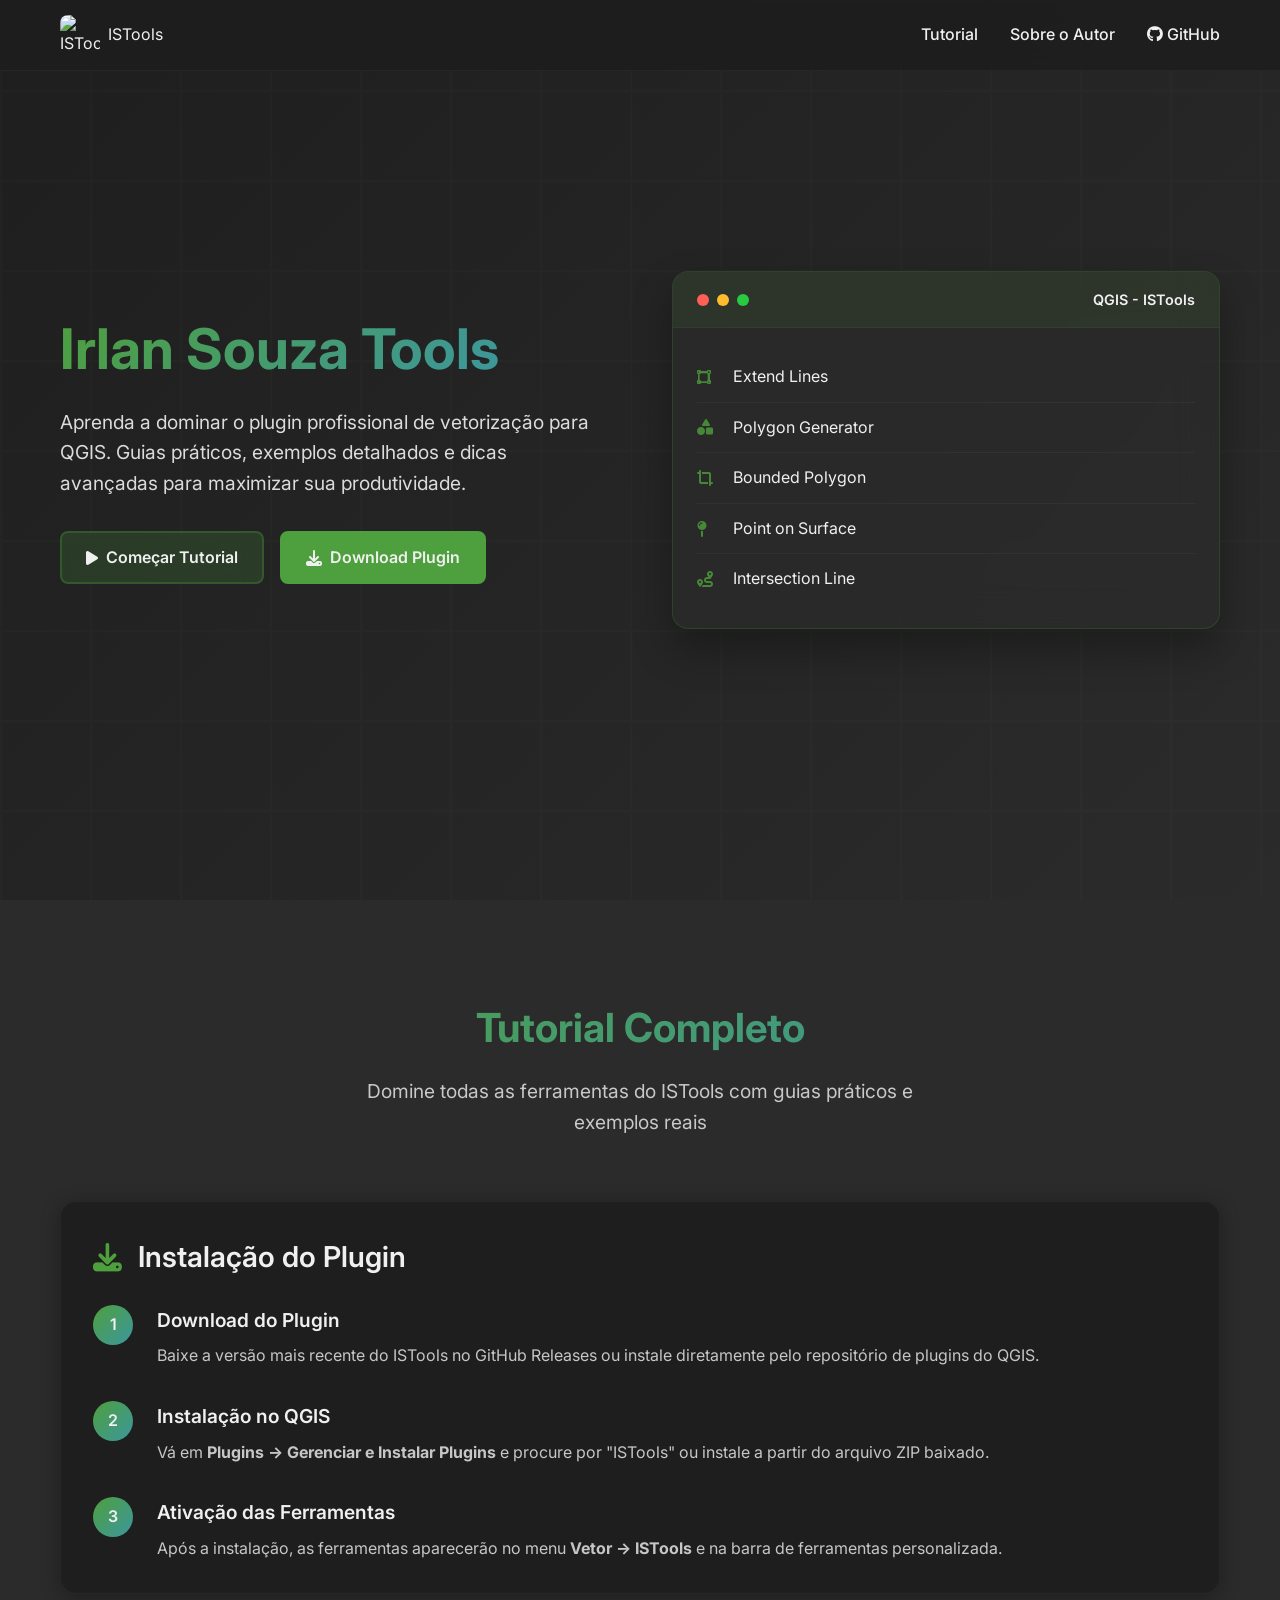
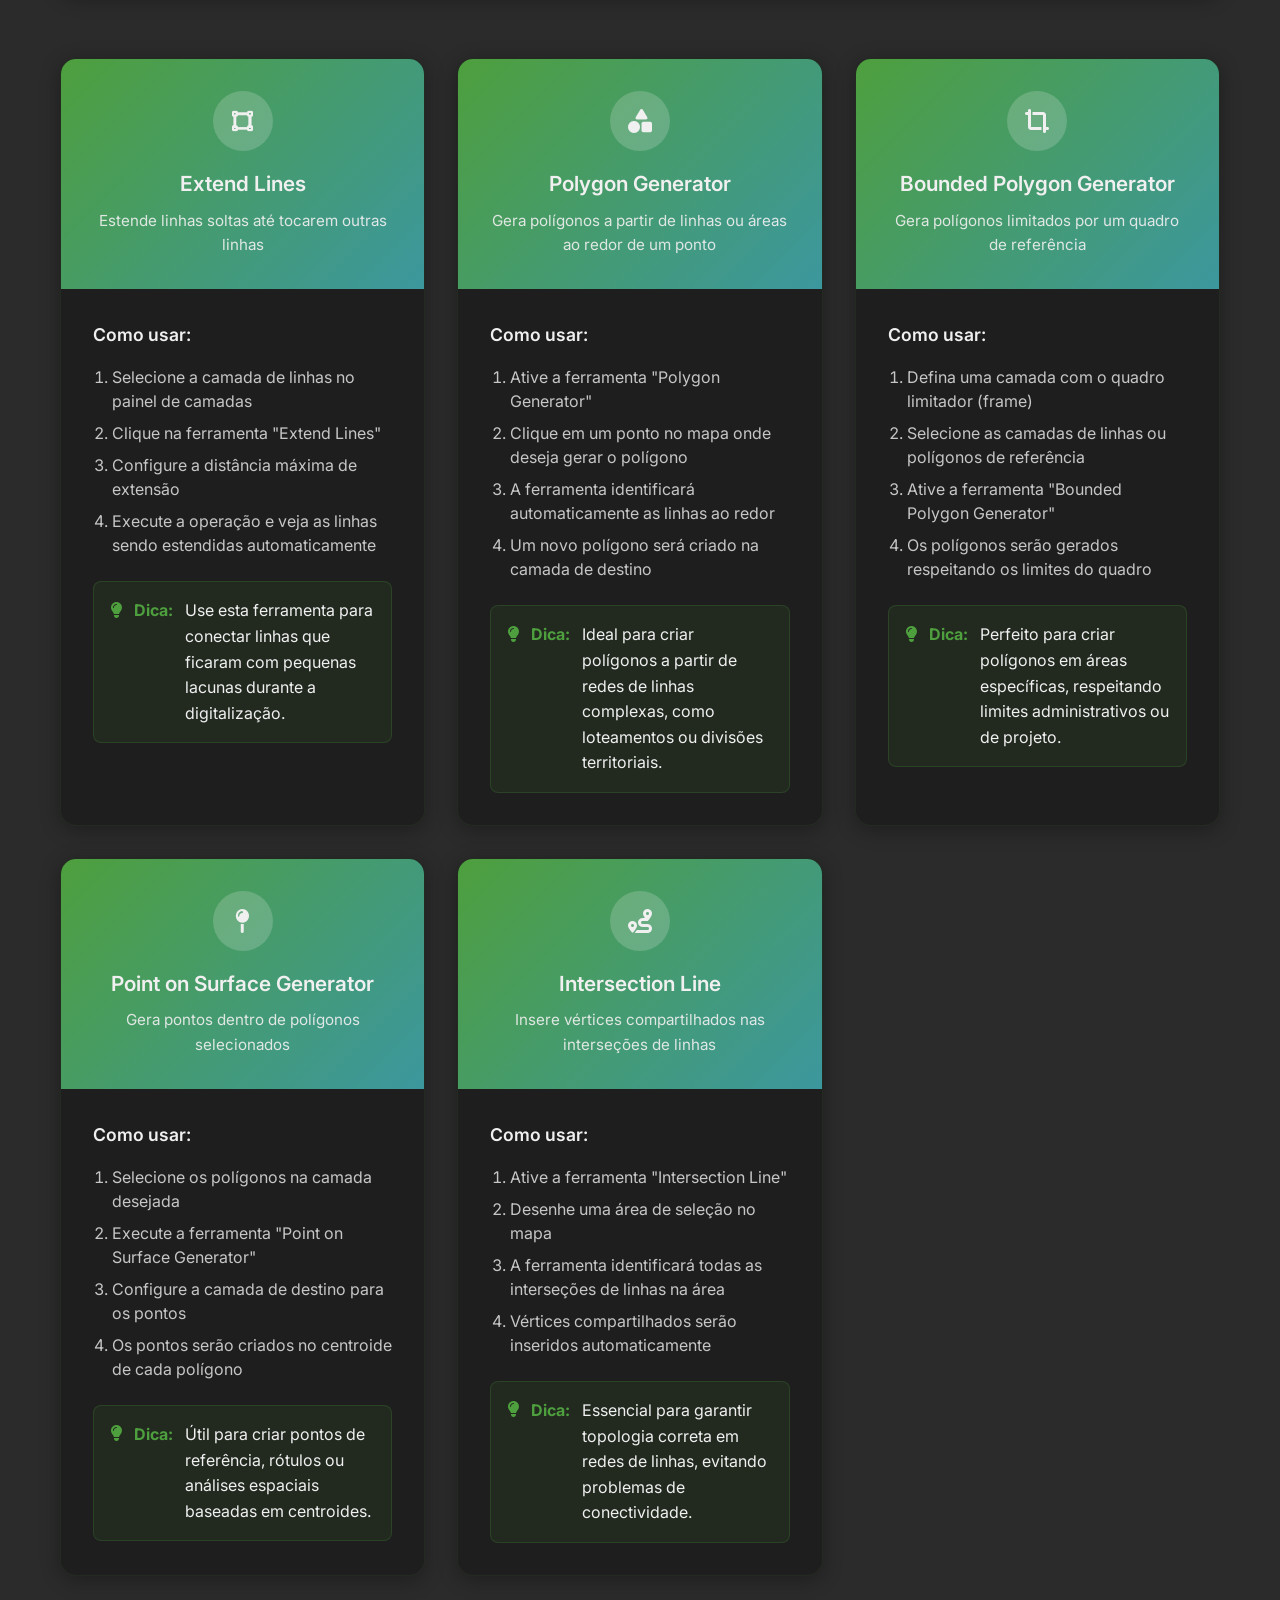
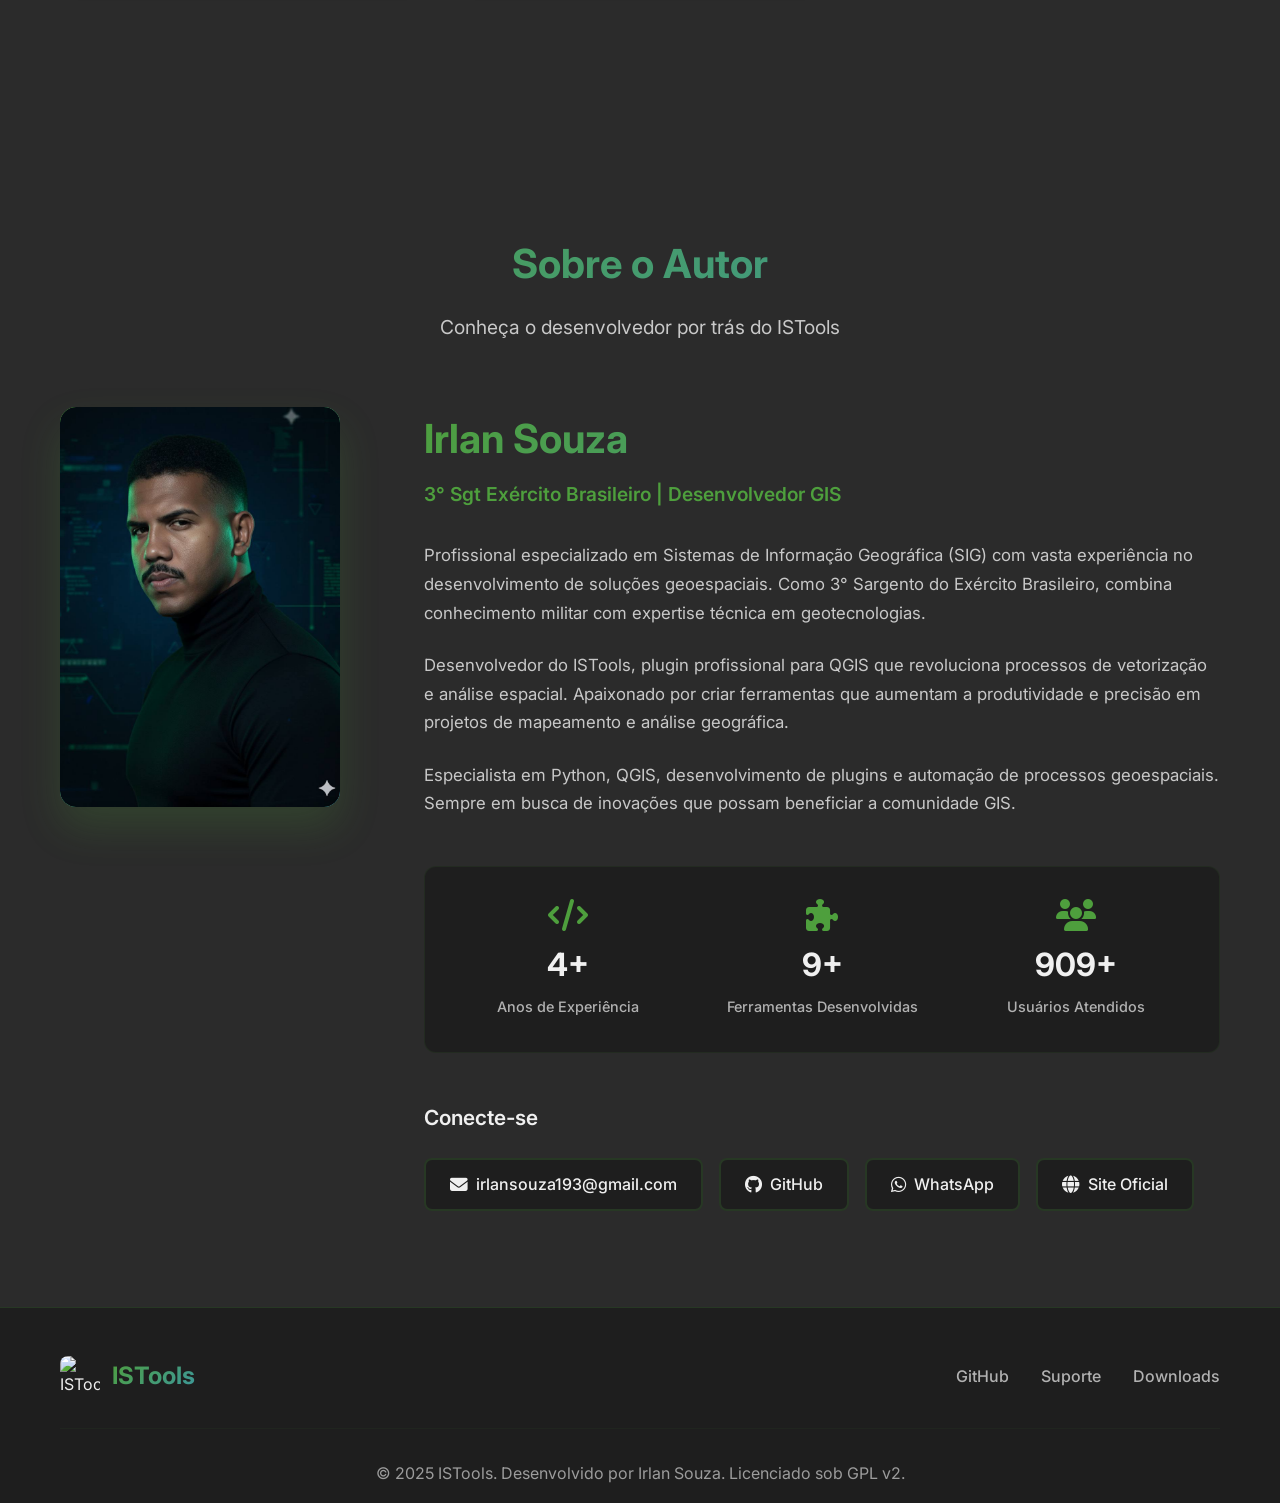
==== index.html @ 93cfd2a7 "Initial commit: ISTools website" ====
<!DOCTYPE html>
<html lang="pt-BR">
<head>
    <meta charset="UTF-8">
    <meta name="viewport" content="width=device-width, initial-scale=1.0">
    <title>Irlan Souza Tools - Tutorial e Guia Completo</title>
    <meta name="description" content="Tutorial completo do ISTools - Plugin profissional de vetorização para QGIS. Aprenda a usar todas as ferramentas de forma prática e eficiente.">
    <meta name="keywords" content="QGIS, plugin, vetorização, ISTools, tutorial, GIS, georreferenciamento">
    <meta name="author" content="Irlan Souza">
    
    <!-- Open Graph Meta Tags -->
    <meta property="og:title" content="ISTools - Tutorial e Guia Completo">
    <meta property="og:description" content="Tutorial completo do ISTools - Plugin profissional de vetorização para QGIS">
    <meta property="og:type" content="website">
    <meta property="og:url" content="https://irlansouza93.github.io/istools/">
    
    <!-- Favicon -->
    <link rel="icon" type="image/png" href="../icon_istools.png">
    
    <!-- Google Fonts -->
    <link href="https://fonts.googleapis.com/css2?family=Inter:wght@300;400;500;600;700&display=swap" rel="stylesheet">
    
    <!-- Font Awesome -->
    <link rel="stylesheet" href="https://cdnjs.cloudflare.com/ajax/libs/font-awesome/6.4.0/css/all.min.css">
    
    <!-- CSS -->
    <link rel="stylesheet" href="styles.css">
</head>
<body>
    <!-- Header -->
    <header class="header">
        <nav class="nav">
            <div class="nav-container">
                <div class="nav-brand">
                    <a href="#" class="nav-logo-link" id="homeButton">
                        <img src="../icon_istools.png" alt="ISTools Logo" class="nav-logo">
                        <span>ISTools</span>
                    </a>
                </div>
                <ul class="nav-menu">
                    <li class="nav-item">
                        <a href="#tutorial" class="nav-link">Tutorial</a>
                    </li>
                    <li class="nav-item">
                        <a href="#autor" class="nav-link">Sobre o Autor</a>
                    </li>
                    <li class="nav-item">
                        <a href="https://github.com/irlansouza93/istools" class="nav-link" target="_blank">
                            <i class="fab fa-github"></i> GitHub
                        </a>
                    </li>
                </ul>
                <div class="nav-toggle">
                    <span class="bar"></span>
                    <span class="bar"></span>
                    <span class="bar"></span>
                </div>
            </div>
        </nav>
    </header>

    <!-- Hero Section -->
    <section class="hero">
        <div class="hero-container">
            <div class="hero-content">
                <h1 class="hero-title">
                    <span class="gradient-text">Irlan Souza Tools</span>
                    <br>Tutorial Completo
                </h1>
                <p class="hero-description">
                    Aprenda a dominar o plugin profissional de vetorização para QGIS. 
                    Guias práticos, exemplos detalhados e dicas avançadas para maximizar sua produtividade.
                </p>
                <div class="hero-buttons">
                    <a href="#tutorial" class="btn btn-primary">
                        <i class="fas fa-play"></i>
                        Começar Tutorial
                    </a>
                    <a href="https://github.com/irlansouza93/istools/releases" class="btn btn-secondary" target="_blank">
                        <i class="fas fa-download"></i>
                        Download Plugin
                    </a>
                </div>
            </div>
            <div class="hero-visual">
                <div class="hero-card">
                    <div class="card-header">
                        <div class="card-dots">
                            <span class="dot red"></span>
                            <span class="dot yellow"></span>
                            <span class="dot green"></span>
                        </div>
                        <span class="card-title">QGIS - ISTools</span>
                    </div>
                    <div class="card-content">
                        <div class="tool-item">
                            <i class="fas fa-vector-square"></i>
                            <span>Extend Lines</span>
                        </div>
                        <div class="tool-item">
                            <i class="fas fa-shapes"></i>
                            <span>Polygon Generator</span>
                        </div>
                        <div class="tool-item">
                            <i class="fas fa-crop-alt"></i>
                            <span>Bounded Polygon</span>
                        </div>
                        <div class="tool-item">
                            <i class="fas fa-map-pin"></i>
                            <span>Point on Surface</span>
                        </div>
                        <div class="tool-item">
                            <i class="fas fa-route"></i> <!-- ou fas fa-bezier-curve, fas fa-project-diagram -->
                            <span>Intersection Line</span>
                        </div>
                    </div>
                </div>
            </div>
        </div>
    </section>

    <!-- Tutorial Section -->
    <section id="tutorial" class="tutorial">
        <div class="container">
            <div class="section-header">
                <h2 class="section-title">Tutorial Completo</h2>
                <p class="section-description">
                    Domine todas as ferramentas do ISTools com guias práticos e exemplos reais
                </p>
            </div>

            <!-- Installation Guide -->
            <div class="tutorial-section">
                <h3 class="tutorial-title">
                    <i class="fas fa-download"></i>
                    Instalação do Plugin
                </h3>
                <div class="tutorial-content">
                    <div class="steps">
                        <div class="step">
                            <div class="step-number">1</div>
                            <div class="step-content">
                                <h4>Download do Plugin</h4>
                                <p>Baixe a versão mais recente do ISTools no GitHub Releases ou instale diretamente pelo repositório de plugins do QGIS.</p>
                            </div>
                        </div>
                        <div class="step">
                            <div class="step-number">2</div>
                            <div class="step-content">
                                <h4>Instalação no QGIS</h4>
                                <p>Vá em <strong>Plugins → Gerenciar e Instalar Plugins</strong> e procure por "ISTools" ou instale a partir do arquivo ZIP baixado.</p>
                            </div>
                        </div>
                        <div class="step">
                            <div class="step-number">3</div>
                            <div class="step-content">
                                <h4>Ativação das Ferramentas</h4>
                                <p>Após a instalação, as ferramentas aparecerão no menu <strong>Vetor → ISTools</strong> e na barra de ferramentas personalizada.</p>
                            </div>
                        </div>
                    </div>
                </div>
            </div>

            <!-- Tools Tutorial -->
            <div class="tools-grid">
                <!-- Extend Lines Tool -->
                <div class="tool-card">
                    <div class="tool-header">
                        <div class="tool-icon">
                            <i class="fas fa-vector-square"></i>
                        </div>
                        <h3>Extend Lines</h3>
                        <p>Estende linhas soltas até tocarem outras linhas</p>
                    </div>
                    <div class="tool-body">
                        <h4>Como usar:</h4>
                        <ol>
                            <li>Selecione a camada de linhas no painel de camadas</li>
                            <li>Clique na ferramenta "Extend Lines"</li>
                            <li>Configure a distância máxima de extensão</li>
                            <li>Execute a operação e veja as linhas sendo estendidas automaticamente</li>
                        </ol>
                        <div class="tool-tip">
                            <i class="fas fa-lightbulb"></i>
                            <strong>Dica:</strong> Use esta ferramenta para conectar linhas que ficaram com pequenas lacunas durante a digitalização.
                        </div>
                    </div>
                </div>

                <!-- Polygon Generator Tool -->
                <div class="tool-card">
                    <div class="tool-header">
                        <div class="tool-icon">
                            <i class="fas fa-shapes"></i>
                        </div>
                        <h3>Polygon Generator</h3>
                        <p>Gera polígonos a partir de linhas ou áreas ao redor de um ponto</p>
                    </div>
                    <div class="tool-body">
                        <h4>Como usar:</h4>
                        <ol>
                            <li>Ative a ferramenta "Polygon Generator"</li>
                            <li>Clique em um ponto no mapa onde deseja gerar o polígono</li>
                            <li>A ferramenta identificará automaticamente as linhas ao redor</li>
                            <li>Um novo polígono será criado na camada de destino</li>
                        </ol>
                        <div class="tool-tip">
                            <i class="fas fa-lightbulb"></i>
                            <strong>Dica:</strong> Ideal para criar polígonos a partir de redes de linhas complexas, como loteamentos ou divisões territoriais.
                        </div>
                    </div>
                </div>

                <!-- Bounded Polygon Generator Tool -->
                <div class="tool-card">
                    <div class="tool-header">
                        <div class="tool-icon">
                            <i class="fas fa-crop-alt"></i>
                        </div>
                        <h3>Bounded Polygon Generator</h3>
                        <p>Gera polígonos limitados por um quadro de referência</p>
                    </div>
                    <div class="tool-body">
                        <h4>Como usar:</h4>
                        <ol>
                            <li>Defina uma camada com o quadro limitador (frame)</li>
                            <li>Selecione as camadas de linhas ou polígonos de referência</li>
                            <li>Ative a ferramenta "Bounded Polygon Generator"</li>
                            <li>Os polígonos serão gerados respeitando os limites do quadro</li>
                        </ol>
                        <div class="tool-tip">
                            <i class="fas fa-lightbulb"></i>
                            <strong>Dica:</strong> Perfeito para criar polígonos em áreas específicas, respeitando limites administrativos ou de projeto.
                        </div>
                    </div>
                </div>

                <!-- Point on Surface Generator Tool -->
                <div class="tool-card">
                    <div class="tool-header">
                        <div class="tool-icon">
                            <i class="fas fa-map-pin"></i>
                        </div>
                        <h3>Point on Surface Generator</h3>
                        <p>Gera pontos dentro de polígonos selecionados</p>
                    </div>
                    <div class="tool-body">
                        <h4>Como usar:</h4>
                        <ol>
                            <li>Selecione os polígonos na camada desejada</li>
                            <li>Execute a ferramenta "Point on Surface Generator"</li>
                            <li>Configure a camada de destino para os pontos</li>
                            <li>Os pontos serão criados no centroide de cada polígono</li>
                        </ol>
                        <div class="tool-tip">
                            <i class="fas fa-lightbulb"></i>
                            <strong>Dica:</strong> Útil para criar pontos de referência, rótulos ou análises espaciais baseadas em centroides.
                        </div>
                    </div>
                </div>

                <!-- Intersection Line Tool -->
                <div class="tool-card">
                    <div class="tool-header">
                        <div class="tool-icon">
                            <i class="fas fa-route"></i>
                        </div>
                        <h3>Intersection Line</h3>
                        <p>Insere vértices compartilhados nas interseções de linhas</p>
                    </div>
                    <div class="tool-body">
                        <h4>Como usar:</h4>
                        <ol>
                            <li>Ative a ferramenta "Intersection Line"</li>
                            <li>Desenhe uma área de seleção no mapa</li>
                            <li>A ferramenta identificará todas as interseções de linhas na área</li>
                            <li>Vértices compartilhados serão inseridos automaticamente</li>
                        </ol>
                        <div class="tool-tip">
                            <i class="fas fa-lightbulb"></i>
                            <strong>Dica:</strong> Essencial para garantir topologia correta em redes de linhas, evitando problemas de conectividade.
                        </div>
                    </div>
                </div>
            </div>


        </div>
    </section>

    <!-- Author Section -->
    <section id="autor" class="author">
        <div class="container">
            <div class="section-header">
                <h2 class="section-title">Sobre o Autor</h2>
                <p class="section-description">
                    Conheça o desenvolvedor por trás do ISTools
                </p>
            </div>
            
            <div class="author-content">
                <div class="author-photo">
                    <div class="photo-placeholder">
                        <img src="author.png" alt="Irlan Souza" class="author-image">
                    </div>
                </div>
                
                <div class="author-info">
                    <h3 class="author-name">Irlan Souza</h3>
                    <p class="author-title">3° Sgt Exército Brasileiro | Desenvolvedor GIS</p>
                    
                    <div class="author-bio">
                        <p>
                            Profissional especializado em Sistemas de Informação Geográfica (SIG) com vasta experiência 
                            no desenvolvimento de soluções geoespaciais. Como 3° Sargento do Exército Brasileiro, combina 
                            conhecimento militar com expertise técnica em geotecnologias.
                        </p>
                        <p>
                            Desenvolvedor do ISTools, plugin profissional para QGIS que revoluciona processos de 
                            vetorização e análise espacial. Apaixonado por criar ferramentas que aumentam a 
                            produtividade e precisão em projetos de mapeamento e análise geográfica.
                        </p>
                        <p>
                            Especialista em Python, QGIS, desenvolvimento de plugins e automação de processos 
                            geoespaciais. Sempre em busca de inovações que possam beneficiar a comunidade GIS.
                        </p>
                    </div>
                    
                    <div class="author-stats">
                        <div class="stat">
                            <i class="fas fa-code"></i>
                            <span class="stat-number">5+</span>
                            <span class="stat-label">Anos de Experiência</span>
                        </div>
                        <div class="stat">
                            <i class="fas fa-puzzle-piece"></i>
                            <span class="stat-number">10+</span>
                            <span class="stat-label">Ferramentas Desenvolvidas</span>
                        </div>
                        <div class="stat">
                            <i class="fas fa-users"></i>
                            <span class="stat-number">1000+</span>
                            <span class="stat-label">Usuários Atendidos</span>
                        </div>
                    </div>
                    
                    <div class="author-contact">
                        <h4>Conecte-se</h4>
                        <div class="contact-links">
                            <a href="mailto:irlansouza193@gmail.com" class="contact-link">
                                <i class="fas fa-envelope"></i>
                                <span>irlansouza193@gmail.com</span>
                            </a>
                            <a href="https://github.com/irlansouza93" class="contact-link" target="_blank">
                                <i class="fab fa-github"></i>
                                <span>GitHub</span>
                            </a>
                            <a href="https://wa.me/+5581999500467?text=Olá! Vim através do site do ISTools e gostaria de mais informações." class="contact-link" target="_blank">
                                <i class="fab fa-whatsapp"></i>
                                <span>WhatsApp</span>
                            </a>
                            <a href="https://irlansouza93.github.io/istools-website/" class="contact-link" target="_blank">
                                <i class="fas fa-globe"></i>
                                <span>Site Oficial</span>
                            </a>
                        </div>
                    </div>
                </div>
            </div>
        </div>
    </section>

    <!-- Footer -->
    <footer class="footer">
        <div class="container">
            <div class="footer-content">
                <div class="footer-brand">
                    <img src="../icon_istools.png" alt="ISTools Logo" class="footer-logo">
                    <span class="footer-title">ISTools</span>
                </div>
                <div class="footer-links">
                    <a href="https://github.com/irlansouza93/istools" target="_blank">GitHub</a>
                    <a href="https://github.com/irlansouza93/istools/issues" target="_blank">Suporte</a>
                    <a href="https://github.com/irlansouza93/istools/releases" target="_blank">Downloads</a>
                </div>
            </div>
            <div class="footer-bottom">
                <p>&copy; 2025 ISTools. Desenvolvido por Irlan Souza. Licenciado sob GPL v2.</p>
            </div>
        </div>
    </footer>

    <!-- JavaScript -->
    <script src="script.js"></script>
</body>
</html>
---- styles.css ----
/* Reset and Base Styles */
* {
    margin: 0;
    padding: 0;
    box-sizing: border-box;
}

html {
    scroll-behavior: smooth;
}

body {
    font-family: 'Inter', -apple-system, BlinkMacSystemFont, 'Segoe UI', Roboto, sans-serif;
    line-height: 1.6;
    color: #f0f0f0;
    background-color: #1e1e1e;
    overflow-x: hidden;
}

/* Container */
.container {
    max-width: 1200px;
    margin: 0 auto;
    padding: 0 20px;
}

/* Header */
.header {
    position: fixed;
    top: 0;
    left: 0;
    right: 0;
    background: rgba(30, 30, 30, 0.95);
    backdrop-filter: blur(10px);
    border-bottom: 1px solid rgba(78, 159, 61, 0.1);
    z-index: 1000;
    transition: all 0.3s ease;
}

.nav-container {
    max-width: 1200px;
    margin: 0 auto;
    padding: 0 20px;
    display: flex;
    justify-content: space-between;
    align-items: center;
    height: 70px;
}

.nav-brand {
    display: flex;
    align-items: center;
    gap: 12px;
}

.nav-logo {
    width: 40px;
    height: 40px;
    border-radius: 8px;
}

.nav-title {
    font-size: 1.5rem;
    font-weight: 700;
    background: linear-gradient(135deg, #4e9f3d 0%, #3c979e 100%);
    -webkit-background-clip: text;
    -webkit-text-fill-color: transparent;
    background-clip: text;
}

.nav-menu {
    display: flex;
    list-style: none;
    gap: 2rem;
    align-items: center;
}

.nav-link {
    text-decoration: none;
    color: #f0f0f0;
    font-weight: 500;
    transition: all 0.3s ease;
    position: relative;
}

.nav-link:hover {
    color: #4e9f3d;
}

.nav-link::after {
    content: '';
    position: absolute;
    bottom: -5px;
    left: 0;
    width: 0;
    height: 2px;
    background: linear-gradient(135deg, #4e9f3d 0%, #3c979e 100%);
    transition: width 0.3s ease;
}

.nav-link:hover::after {
    width: 100%;
}

.nav-toggle {
    display: none;
    flex-direction: column;
    cursor: pointer;
}

.bar {
    width: 25px;
    height: 3px;
    background: #f0f0f0;
    margin: 3px 0;
    transition: 0.3s;
    border-radius: 2px;
}

/* Hero Section */
.hero {
    min-height: 100vh;
    display: flex;
    align-items: center;
    background: linear-gradient(135deg, #1e1e1e 0%, #2b2b2b 100%);
    position: relative;
    overflow: hidden;
}

.hero::before {
    content: '';
    position: absolute;
    top: 0;
    left: 0;
    right: 0;
    bottom: 0;
    background: url('data:image/svg+xml,<svg xmlns="http://www.w3.org/2000/svg" viewBox="0 0 100 100"><defs><pattern id="grid" width="10" height="10" patternUnits="userSpaceOnUse"><path d="M 10 0 L 0 0 0 10" fill="none" stroke="%234e9f3d" stroke-width="0.5" opacity="0.1"/></pattern></defs><rect width="100" height="100" fill="url(%23grid)"/></svg>');
    opacity: 0.3;
}

.hero-container {
    max-width: 1200px;
    margin: 0 auto;
    padding: 0 20px;
    display: grid;
    grid-template-columns: 1fr 1fr;
    gap: 4rem;
    align-items: center;
    position: relative;
    z-index: 1;
}

.hero-content {
    color: #f0f0f0;
    animation: slideInLeft 1s ease-out;
}

.hero-title {
    font-size: 3.5rem;
    font-weight: 700;
    line-height: 1.2;
    margin-bottom: 1.5rem;
}

.gradient-text {
    background: linear-gradient(135deg, #4e9f3d 0%, #3c979e 100%);
    -webkit-background-clip: text;
    -webkit-text-fill-color: transparent;
    background-clip: text;
}

.hero-description {
    font-size: 1.2rem;
    margin-bottom: 2rem;
    opacity: 0.9;
    line-height: 1.6;
}

.hero-buttons {
    display: flex;
    gap: 1rem;
    flex-wrap: wrap;
}

.btn {
    display: inline-flex;
    align-items: center;
    gap: 0.5rem;
    padding: 12px 24px;
    border-radius: 8px;
    text-decoration: none;
    font-weight: 600;
    transition: all 0.3s ease;
    border: none;
    cursor: pointer;
    font-size: 1rem;
}

.btn-primary {
    background: rgba(78, 159, 61, 0.2);
    color: #f0f0f0;
    border: 2px solid rgba(78, 159, 61, 0.3);
    backdrop-filter: blur(10px);
}

.btn-primary:hover {
    background: rgba(78, 159, 61, 0.3);
    transform: translateY(-2px);
    box-shadow: 0 10px 25px rgba(78, 159, 61, 0.2);
}

.btn-secondary {
    background: #4e9f3d;
    color: #f0f0f0;
    border: 2px solid #4e9f3d;
}

.btn-secondary:hover {
    background: #3c979e;
    border-color: #3c979e;
    transform: translateY(-2px);
    box-shadow: 0 10px 25px rgba(60, 151, 158, 0.2);
}

.hero-visual {
    animation: slideInRight 1s ease-out;
}

.hero-card {
    background: rgba(43, 43, 43, 0.8);
    backdrop-filter: blur(20px);
    border-radius: 16px;
    border: 1px solid rgba(78, 159, 61, 0.2);
    overflow: hidden;
    box-shadow: 0 20px 40px rgba(0, 0, 0, 0.3);
}

.card-header {
    display: flex;
    align-items: center;
    justify-content: space-between;
    padding: 1rem 1.5rem;
    background: rgba(78, 159, 61, 0.1);
    border-bottom: 1px solid rgba(78, 159, 61, 0.1);
}

.card-dots {
    display: flex;
    gap: 0.5rem;
}

.dot {
    width: 12px;
    height: 12px;
    border-radius: 50%;
}

.dot.red { background: #ff5f57; }
.dot.yellow { background: #ffbd2e; }
.dot.green { background: #28ca42; }

.card-title {
    color: #f0f0f0;
    font-weight: 600;
    font-size: 0.9rem;
}

.card-content {
    padding: 1.5rem;
}

.tool-item {
    display: flex;
    align-items: center;
    gap: 1rem;
    padding: 0.75rem 0;
    color: #f0f0f0;
    border-bottom: 1px solid rgba(78, 159, 61, 0.1);
}

.tool-item:last-child {
    border-bottom: none;
}

.tool-item i {
    width: 20px;
    color: #4e9f3d;
    opacity: 0.8;
}

/* Section Styles */
.section-header {
    text-align: center;
    margin-bottom: 4rem;
}

.section-title {
    font-size: 2.5rem;
    font-weight: 700;
    margin-bottom: 1rem;
    background: linear-gradient(135deg, #4e9f3d 0%, #3c979e 100%);
    -webkit-background-clip: text;
    -webkit-text-fill-color: transparent;
    background-clip: text;
}

.section-description {
    font-size: 1.2rem;
    color: #f0f0f0;
    opacity: 0.8;
    max-width: 600px;
    margin: 0 auto;
}

/* Tutorial Section */
.tutorial {
    padding: 6rem 0;
    background: #2b2b2b;
}

.tutorial-section {
    margin-bottom: 4rem;
    background: #1e1e1e;
    border-radius: 16px;
    padding: 2rem;
    box-shadow: 0 4px 20px rgba(0, 0, 0, 0.3);
    border: 1px solid rgba(78, 159, 61, 0.1);
}

.tutorial-title {
    display: flex;
    align-items: center;
    gap: 1rem;
    font-size: 1.8rem;
    font-weight: 600;
    margin-bottom: 1.5rem;
    color: #f0f0f0;
}

.tutorial-title i {
    color: #4e9f3d;
}

.steps {
    display: flex;
    flex-direction: column;
    gap: 2rem;
}

.step {
    display: flex;
    gap: 1.5rem;
    align-items: flex-start;
}

.step-number {
    width: 40px;
    height: 40px;
    background: linear-gradient(135deg, #4e9f3d 0%, #3c979e 100%);
    color: #f0f0f0;
    border-radius: 50%;
    display: flex;
    align-items: center;
    justify-content: center;
    font-weight: 600;
    flex-shrink: 0;
}

.step-content h4 {
    font-size: 1.2rem;
    font-weight: 600;
    margin-bottom: 0.5rem;
    color: #f0f0f0;
}

.step-content p {
    color: #f0f0f0;
    opacity: 0.8;
    line-height: 1.6;
}

/* Tools Grid */
.tools-grid {
    display: grid;
    grid-template-columns: repeat(auto-fit, minmax(350px, 1fr));
    gap: 2rem;
    margin-bottom: 4rem;
}

.tool-card {
    background: #1e1e1e;
    border-radius: 16px;
    overflow: hidden;
    box-shadow: 0 4px 20px rgba(0, 0, 0, 0.3);
    transition: all 0.3s ease;
    border: 1px solid rgba(78, 159, 61, 0.1);
}

.tool-card:hover {
    transform: translateY(-5px);
    box-shadow: 0 20px 40px rgba(0, 0, 0, 0.4);
    border-color: rgba(78, 159, 61, 0.3);
}

.tool-header {
    padding: 2rem;
    text-align: center;
    background: linear-gradient(135deg, #4e9f3d 0%, #3c979e 100%);
    color: #f0f0f0;
}

.tool-icon {
    width: 60px;
    height: 60px;
    background: rgba(240, 240, 240, 0.2);
    border-radius: 50%;
    display: flex;
    align-items: center;
    justify-content: center;
    margin: 0 auto 1rem;
    font-size: 1.5rem;
}

.tool-header h3 {
    font-size: 1.3rem;
    font-weight: 600;
    margin-bottom: 0.5rem;
}

.tool-header p {
    opacity: 0.9;
    font-size: 0.95rem;
}

.tool-body {
    padding: 2rem;
}

.tool-body h4 {
    font-size: 1.1rem;
    font-weight: 600;
    margin-bottom: 1rem;
    color: #f0f0f0;
}

.tool-body ol {
    margin-bottom: 1.5rem;
    padding-left: 1.2rem;
}

.tool-body li {
    margin-bottom: 0.5rem;
    color: #f0f0f0;
    opacity: 0.8;
    line-height: 1.5;
}

.tool-tip {
    background: rgba(78, 159, 61, 0.1);
    border: 1px solid rgba(78, 159, 61, 0.2);
    border-radius: 8px;
    padding: 1rem;
    display: flex;
    gap: 0.75rem;
    align-items: flex-start;
}

.tool-tip i {
    color: #4e9f3d;
    margin-top: 0.2rem;
}

.tool-tip strong {
    color: #4e9f3d;
}

.tool-tip p {
    color: #f0f0f0;
    opacity: 0.9;
}

/* Best Practices */
.best-practices {
    background: #1e1e1e;
    border-radius: 16px;
    padding: 2rem;
    box-shadow: 0 4px 20px rgba(0, 0, 0, 0.3);
    border: 1px solid rgba(78, 159, 61, 0.1);
}

.practices-grid {
    display: grid;
    grid-template-columns: repeat(auto-fit, minmax(250px, 1fr));
    gap: 2rem;
}

.practice-item {
    text-align: center;
    padding: 1.5rem;
    border-radius: 12px;
    background: #2b2b2b;
    transition: all 0.3s ease;
    border: 1px solid rgba(78, 159, 61, 0.1);
}

.practice-item:hover {
    background: rgba(78, 159, 61, 0.05);
    transform: translateY(-2px);
    border-color: rgba(78, 159, 61, 0.2);
}

.practice-item i {
    font-size: 2rem;
    color: #4e9f3d;
    margin-bottom: 1rem;
}

.practice-item h4 {
    font-size: 1.1rem;
    font-weight: 600;
    margin-bottom: 0.5rem;
    color: #f0f0f0;
}

.practice-item p {
    color: #f0f0f0;
    opacity: 0.8;
    font-size: 0.95rem;
    line-height: 1.5;
}

/* Author Section */
.author {
    padding: 6rem 0;
    background: #2b2b2b;
}

.author-content {
    display: grid;
    grid-template-columns: 300px 1fr;
    gap: 4rem;
    align-items: start;
}

.author-photo {
    position: sticky;
    top: 100px;
}

.photo-placeholder {
    width: 280px;
    height: 400px; /* Ajustado para proporção 3:4 da sua foto */
    background: linear-gradient(135deg, #4e9f3d 0%, #3c979e 100%);
    border-radius: 16px;
    display: flex;
    flex-direction: column;
    align-items: center;
    justify-content: center;
    color: #f0f0f0;
    font-size: 1.1rem;
    font-weight: 500;
    box-shadow: 0 20px 40px rgba(78, 159, 61, 0.2);
    overflow: hidden; /* Para garantir que a imagem não saia do border-radius */
}

/* Adicionar estilo específico para a imagem do autor */
.author-image {
    width: 100%;
    height: 100%;
    object-fit: cover; /* Mantém as proporções e preenche o container */
    object-position: center; /* Centraliza a imagem */
    border-radius: 16px;
}

.photo-placeholder i {
    font-size: 4rem;
    margin-bottom: 1rem;
    opacity: 0.8;
}

.author-name {
    font-size: 2.5rem;
    font-weight: 700;
    margin-bottom: 0.5rem;
    background: linear-gradient(135deg, #4e9f3d 0%, #3c979e 100%);
    -webkit-background-clip: text;
    -webkit-text-fill-color: transparent;
    background-clip: text;
}

.author-title {
    font-size: 1.2rem;
    color: #4e9f3d;
    font-weight: 600;
    margin-bottom: 2rem;
}

.author-bio {
    margin-bottom: 3rem;
}

.author-bio p {
    margin-bottom: 1.5rem;
    color: #f0f0f0;
    opacity: 0.8;
    line-height: 1.7;
    font-size: 1.05rem;
}

.author-stats {
    display: grid;
    grid-template-columns: repeat(3, 1fr);
    gap: 2rem;
    margin-bottom: 3rem;
    padding: 2rem;
    background: #1e1e1e;
    border-radius: 12px;
    border: 1px solid rgba(78, 159, 61, 0.1);
}

.stat {
    text-align: center;
}

.stat i {
    font-size: 2rem;
    color: #4e9f3d;
    margin-bottom: 0.5rem;
}

.stat-number {
    display: block;
    font-size: 2rem;
    font-weight: 700;
    color: #f0f0f0;
    margin-bottom: 0.25rem;
}

.stat-label {
    font-size: 0.9rem;
    color: #f0f0f0;
    opacity: 0.7;
    font-weight: 500;
}

.author-contact h4 {
    font-size: 1.3rem;
    font-weight: 600;
    margin-bottom: 1.5rem;
    color: #f0f0f0;
}

.contact-links {
    display: flex;
    flex-wrap: wrap;
    gap: 1rem;
}

.contact-link {
    display: flex;
    align-items: center;
    gap: 0.5rem;
    padding: 0.75rem 1.5rem;
    background: #1e1e1e;
    border: 2px solid rgba(78, 159, 61, 0.2);
    border-radius: 8px;
    text-decoration: none;
    color: #f0f0f0;
    font-weight: 500;
    transition: all 0.3s ease;
}

.contact-link:hover {
    border-color: #4e9f3d;
    color: #4e9f3d;
    transform: translateY(-2px);
    box-shadow: 0 5px 15px rgba(78, 159, 61, 0.2);
}

.contact-link i {
    font-size: 1.1rem;
}

/* Footer */
.footer {
    background: #1e1e1e;
    color: #f0f0f0;
    padding: 3rem 0 1rem;
    border-top: 1px solid rgba(78, 159, 61, 0.2);
}

.footer-content {
    display: flex;
    justify-content: space-between;
    align-items: center;
    margin-bottom: 2rem;
}

.footer-brand {
    display: flex;
    align-items: center;
    gap: 12px;
}

.footer-logo {
    width: 40px;
    height: 40px;
    border-radius: 8px;
}

.footer-title {
    font-size: 1.5rem;
    font-weight: 700;
    background: linear-gradient(135deg, #4e9f3d 0%, #3c979e 100%);
    -webkit-background-clip: text;
    -webkit-text-fill-color: transparent;
    background-clip: text;
}

.footer-links {
    display: flex;
    gap: 2rem;
}

.footer-links a {
    color: #f0f0f0;
    opacity: 0.7;
    text-decoration: none;
    font-weight: 500;
    transition: color 0.3s ease;
}

.footer-links a:hover {
    color: #4e9f3d;
    opacity: 1;
}

.footer-bottom {
    text-align: center;
    padding-top: 2rem;
    border-top: 1px solid rgba(78, 159, 61, 0.1);
    color: #f0f0f0;
    opacity: 0.6;
}

/* Animations */
@keyframes slideInLeft {
    from {
        opacity: 0;
        transform: translateX(-50px);
    }
    to {
        opacity: 1;
        transform: translateX(0);
    }
}

@keyframes slideInRight {
    from {
        opacity: 0;
        transform: translateX(50px);
    }
    to {
        opacity: 1;
        transform: translateX(0);
    }
}

@keyframes fadeInUp {
    from {
        opacity: 0;
        transform: translateY(30px);
    }
    to {
        opacity: 1;
        transform: translateY(0);
    }
}

/* Scroll Animations */
.fade-in-up {
    opacity: 0;
    transform: translateY(30px);
    transition: all 0.6s ease;
}

.fade-in-up.visible {
    opacity: 1;
    transform: translateY(0);
}

/* Responsive Design */
/* Tablets (600px - 900px) */
@media (min-width: 601px) and (max-width: 900px) {
    .container {
        padding: 0 2rem;
    }

    .hero {
        padding-top: 100px;
        min-height: 70vh;
    }

    .hero-container {
        grid-template-columns: 1fr;
        gap: 3rem;
        text-align: center;
        max-width: 700px;
    }

    .hero-content {
        order: 1;
    }

    .hero-visual {
        order: 2;
    }

    .hero-title {
        font-size: 2.8rem;
        line-height: 1.2;
        margin-bottom: 1.5rem;
    }

    .hero-description {
        font-size: 1.2rem;
        margin-bottom: 2rem;
        line-height: 1.6;
        max-width: 600px;
        margin-left: auto;
        margin-right: auto;
    }

    .hero-buttons {
        flex-direction: row;
        gap: 1.5rem;
        justify-content: center;
        align-items: center;
    }

    .btn {
        padding: 16px 32px;
        font-size: 1.1rem;
        min-width: 200px;
    }

    .tools-grid {
        grid-template-columns: repeat(2, 1fr);
        gap: 2rem;
    }

    .author-content {
        grid-template-columns: 1fr;
        gap: 3rem;
        text-align: center;
        max-width: 600px;
        margin: 0 auto;
    }

    .author-photo {
        position: static;
        justify-self: center;
        order: -1;
    }

    .photo-placeholder {
        width: 280px;
        height: 280px;
        margin: 0 auto;
    }

    .author-info h2 {
        font-size: 2.2rem;
        margin-bottom: 1rem;
    }

    .author-info .subtitle {
        font-size: 1.1rem;
        margin-bottom: 1.5rem;
    }

    .author-info p {
        font-size: 1rem;
        line-height: 1.6;
        margin-bottom: 1.5rem;
    }

    .author-stats {
        grid-template-columns: repeat(3, 1fr);
        gap: 1.5rem;
        margin: 2rem 0;
    }

    .stat-item h3 {
        font-size: 2rem;
    }

    .stat-item p {
        font-size: 0.9rem;
    }

    .contact-links {
        justify-content: center;
        gap: 1.5rem;
    }

    .section-title {
        font-size: 2.2rem;
    }

    .tutorial-content {
        max-width: 600px;
        margin: 0 auto;
    }

    .tutorial-title {
        font-size: 1.8rem;
    }
}

@media (max-width: 768px) {
    .nav-menu {
        position: fixed;
        left: -100%;
        top: 70px;
        flex-direction: column;
        background-color: rgba(30, 30, 30, 0.98);
        backdrop-filter: blur(10px);
        width: 100%;
        text-align: center;
        transition: 0.3s;
        box-shadow: 0 10px 27px rgba(0, 0, 0, 0.3);
        padding: 2rem 0;
        height: calc(100vh - 70px);
        justify-content: flex-start;
        align-items: center;
        padding-top: 3rem;
    }

    .nav-menu.active {
        left: 0;
    }

    .nav-toggle {
        display: flex;
    }

    .nav-toggle.active .bar:nth-child(2) {
        opacity: 0;
    }

    .nav-toggle.active .bar:nth-child(1) {
        transform: translateY(8px) rotate(45deg);
    }

    .nav-toggle.active .bar:nth-child(3) {
        transform: translateY(-8px) rotate(-45deg);
    }

    .hero-container {
        grid-template-columns: 1fr;
        gap: 2rem;
        text-align: center;
    }

    .hero-title {
        font-size: 2.2rem;
        line-height: 1.3;
        margin-bottom: 1rem;
    }

    .hero-description {
        font-size: 1.1rem;
        margin-bottom: 1.5rem;
        line-height: 1.5;
    }

    .hero-buttons {
        flex-direction: column;
        gap: 1rem;
        align-items: stretch;
    }

    .btn {
        padding: 14px 24px;
        font-size: 1rem;
        text-align: center;
        width: 100%;
    }

    .tools-grid {
        grid-template-columns: 1fr;
    }

    .author-content {
        grid-template-columns: 1fr;
        gap: 2rem;
        text-align: center;
    }

    .author-photo {
        position: static;
        justify-self: center;
    }

    .photo-placeholder {
        width: 300px;
        height: 300px;
    }

    .author-stats {
        grid-template-columns: 1fr;
        gap: 1rem;
    }

    .contact-links {
        justify-content: center;
    }

    .footer-content {
        flex-direction: column;
        gap: 2rem;
        text-align: center;
    }

    .footer-links {
        flex-wrap: wrap;
        justify-content: center;
    }

    .practices-grid {
        grid-template-columns: 1fr;
    }

    .tutorial-section {
        padding: 1.5rem;
    }

    .step {
        flex-direction: column;
        text-align: center;
        gap: 1rem;
    }
}

@media (max-width: 480px) {
    .container {
        padding: 0 15px;
    }

    .hero {
        padding: 1rem 0;
        min-height: 100vh;
        display: flex;
        align-items: flex-start;
        padding-top: 100px;
    }

    .hero-container {
        padding: 0 15px;
        gap: 1.5rem;
    }

    .hero-content {
        padding-top: 1rem;
    }

    .hero-title {
        font-size: 1.8rem;
        line-height: 1.3;
        margin-bottom: 1rem;
    }

    .hero-description {
        font-size: 1rem;
        margin-bottom: 1.5rem;
        line-height: 1.5;
    }

    .hero-buttons {
        flex-direction: column;
        gap: 1rem;
        align-items: stretch;
    }

    .btn {
        padding: 12px 20px;
        font-size: 0.9rem;
        text-align: center;
        width: 100%;
    }

    .section-title {
        font-size: 2rem;
    }

    .tool-card {
        margin: 0 -5px;
    }

    .author-name {
        font-size: 2rem;
    }

    .photo-placeholder {
        width: 240px;
        height: 290px;
    }

    .tutorial {
        padding: 4rem 0;
    }

    .author {
        padding: 4rem 0;
    }

    .tool-header,
    .tool-body {
        padding: 1.5rem;
    }

    .tutorial-title {
        font-size: 1.5rem;
    }
}

/* High contrast mode support */
/* Remover ou corrigir a regra de high contrast */
@media (prefers-contrast: high) {
    .tool-card {
        border: 2px solid #4e9f3d;
    }
    
    /* Remover esta regra que está causando o problema */
    /* .nav-link:hover {
        background: rgba(78, 159, 61, 0.2);
        padding: 5px 10px;
        border-radius: 5px;
    } */
}

/* Reduced motion support */
@media (prefers-reduced-motion: reduce) {
    * {
        animation-duration: 0.01ms !important;
        animation-iteration-count: 1 !important;
        transition-duration: 0.01ms !important;
    }
    
    html {
        scroll-behavior: auto;
    }
}

.author-image {
    width: 100%;
    height: 100%;
    object-fit: cover;
    border-radius: 16px;
}

.nav-logo-link {
    display: flex;
    align-items: center;
    gap: 0.5rem;
    text-decoration: none;
    color: inherit;
    transition: all 0.3s ease;
}

.nav-logo {
    transition: all 0.3s ease;
}

.nav-logo-link:hover .nav-logo {
    transform: rotate(360deg) scale(1.1);
}

.nav-logo-link:hover {
    color: #4e9f3d;
}
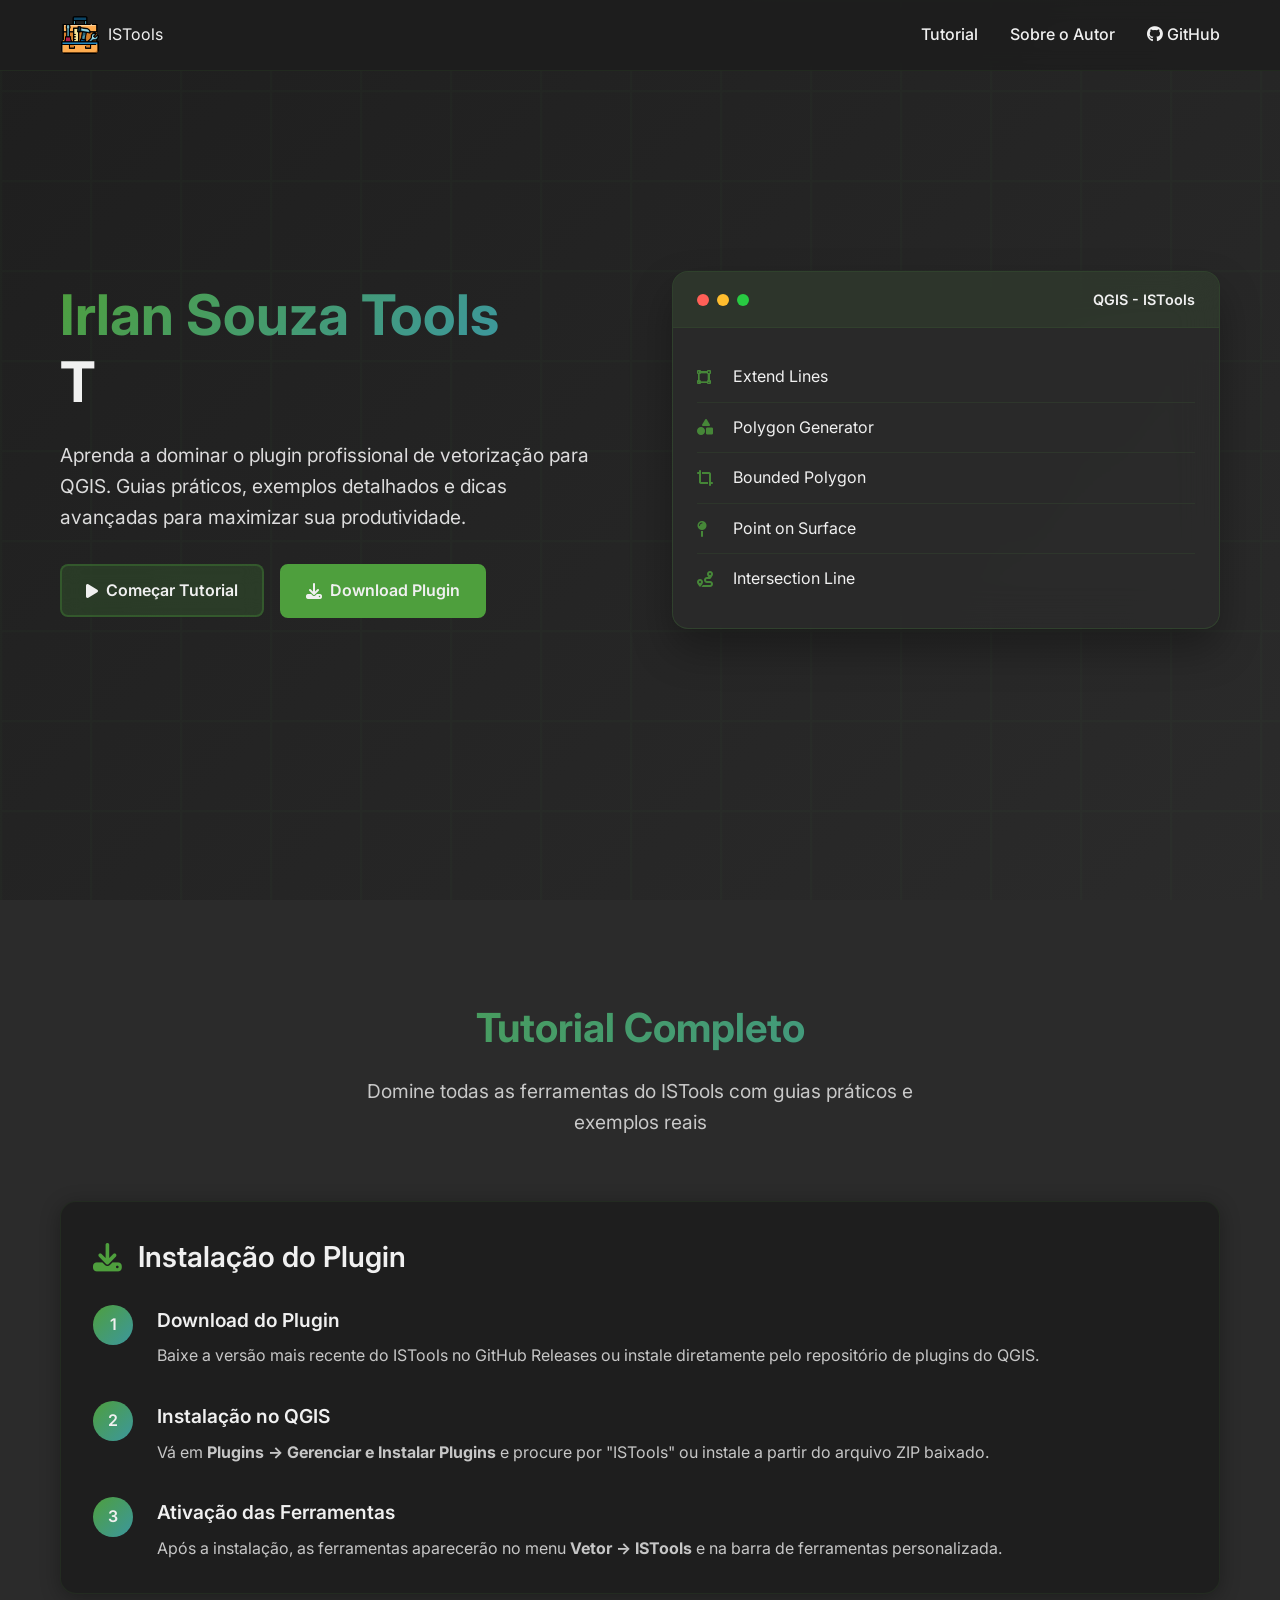
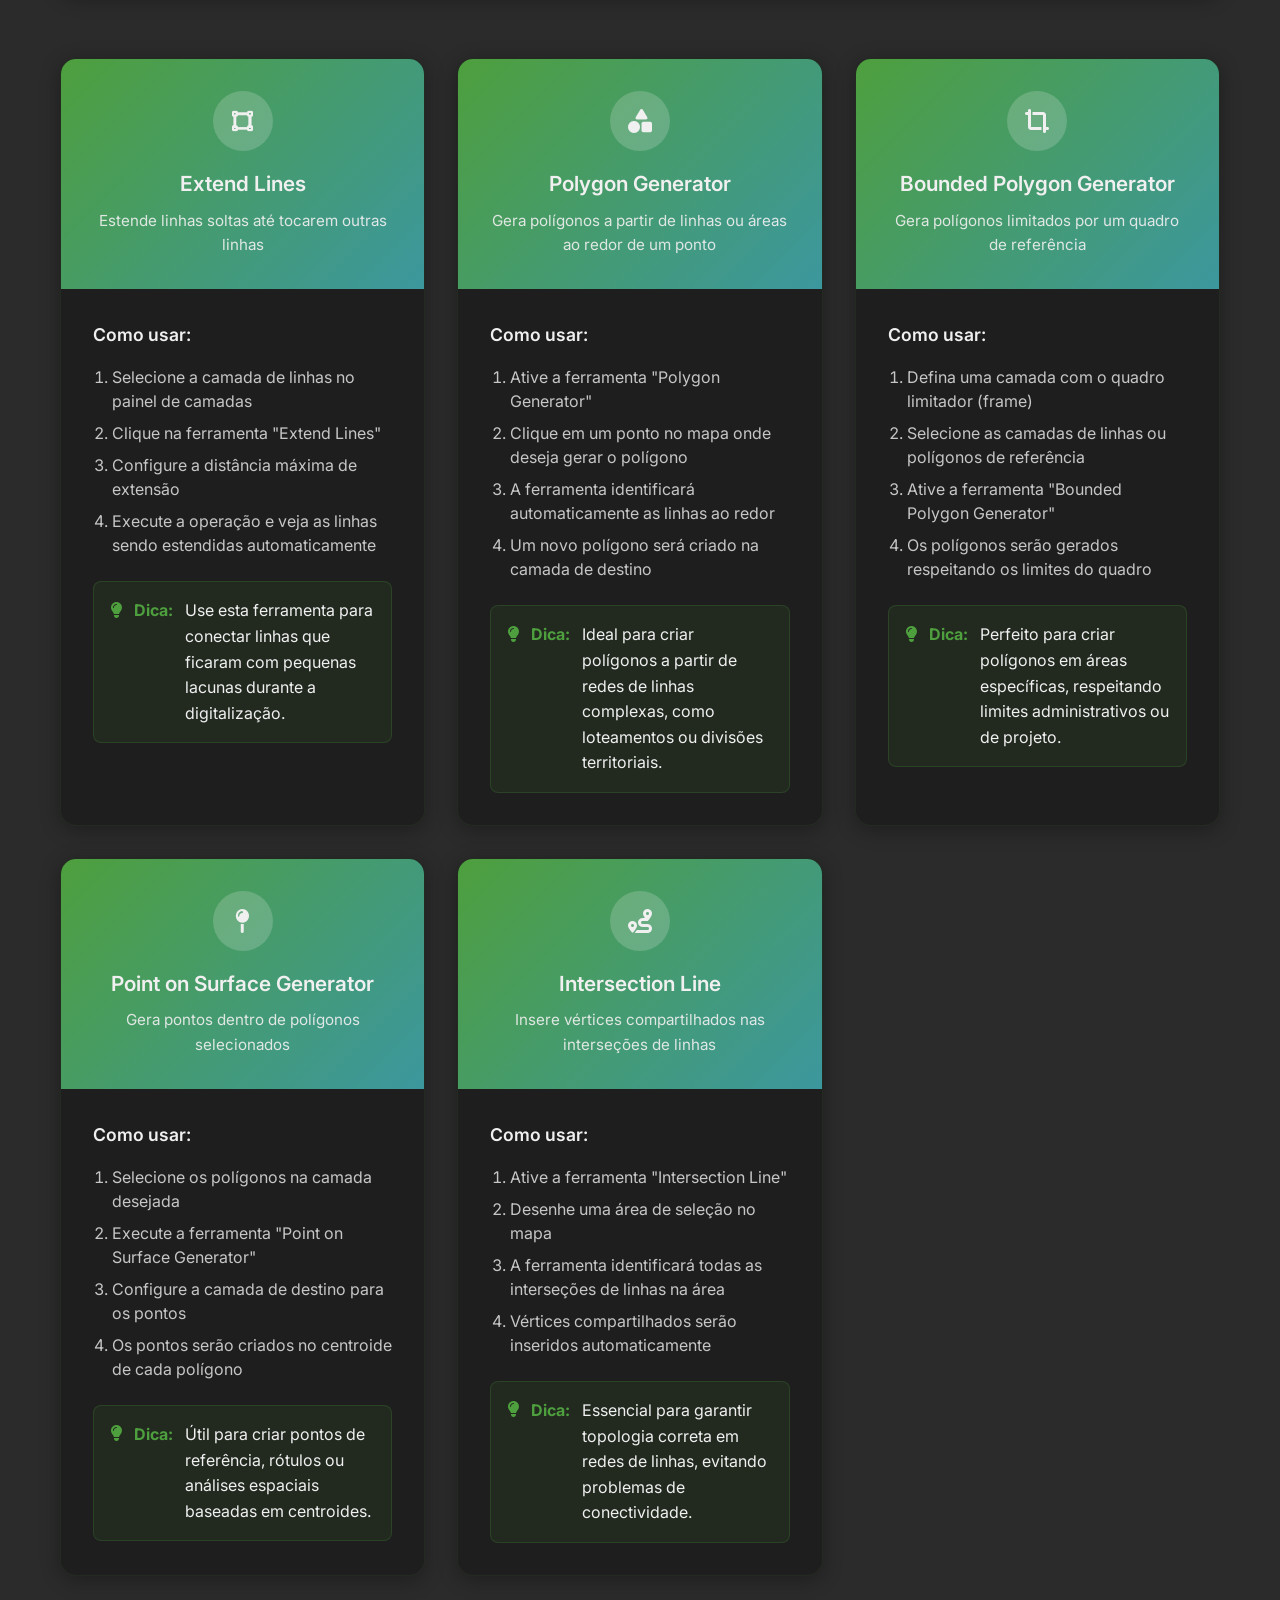
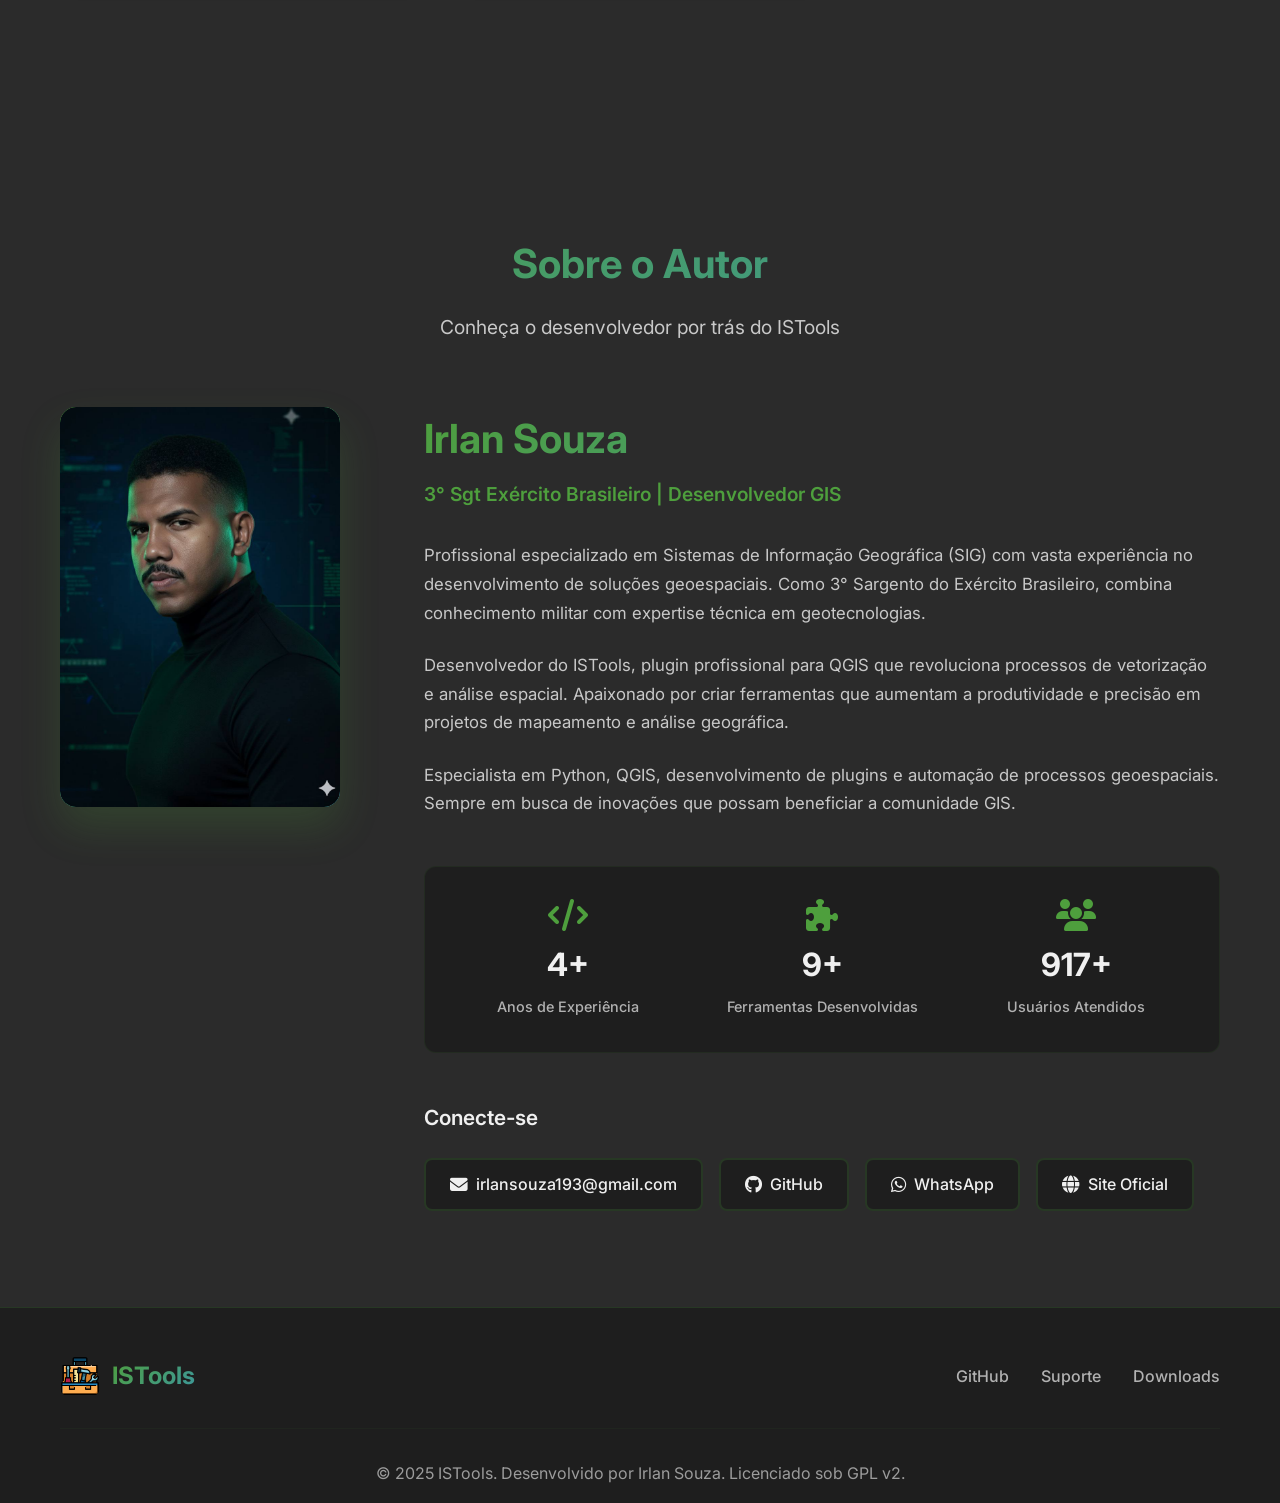
==== commit 77b83f85: "Fix icon paths and HTML structure" ====
--- a/index.html
+++ b/index.html
@@ -15,7 +15,7 @@
     <meta property="og:url" content="https://irlansouza93.github.io/istools/">
     
     <!-- Favicon -->
-    <link rel="icon" type="image/png" href="../icon_istools.png">
+    <link rel="icon" type="image/png" href="icon_istools.png">
     
     <!-- Google Fonts -->
     <link href="https://fonts.googleapis.com/css2?family=Inter:wght@300;400;500;600;700&display=swap" rel="stylesheet">
@@ -33,7 +33,7 @@
             <div class="nav-container">
                 <div class="nav-brand">
                     <a href="#" class="nav-logo-link" id="homeButton">
-                        <img src="../icon_istools.png" alt="ISTools Logo" class="nav-logo">
+                        <img src="icon_istools.png" alt="ISTools Logo" class="nav-logo">
                         <span>ISTools</span>
                     </a>
                 </div>
@@ -376,7 +376,7 @@
         <div class="container">
             <div class="footer-content">
                 <div class="footer-brand">
-                    <img src="../icon_istools.png" alt="ISTools Logo" class="footer-logo">
+                    <img src="icon_istools.png" alt="ISTools Logo" class="footer-logo">
                     <span class="footer-title">ISTools</span>
                 </div>
                 <div class="footer-links">
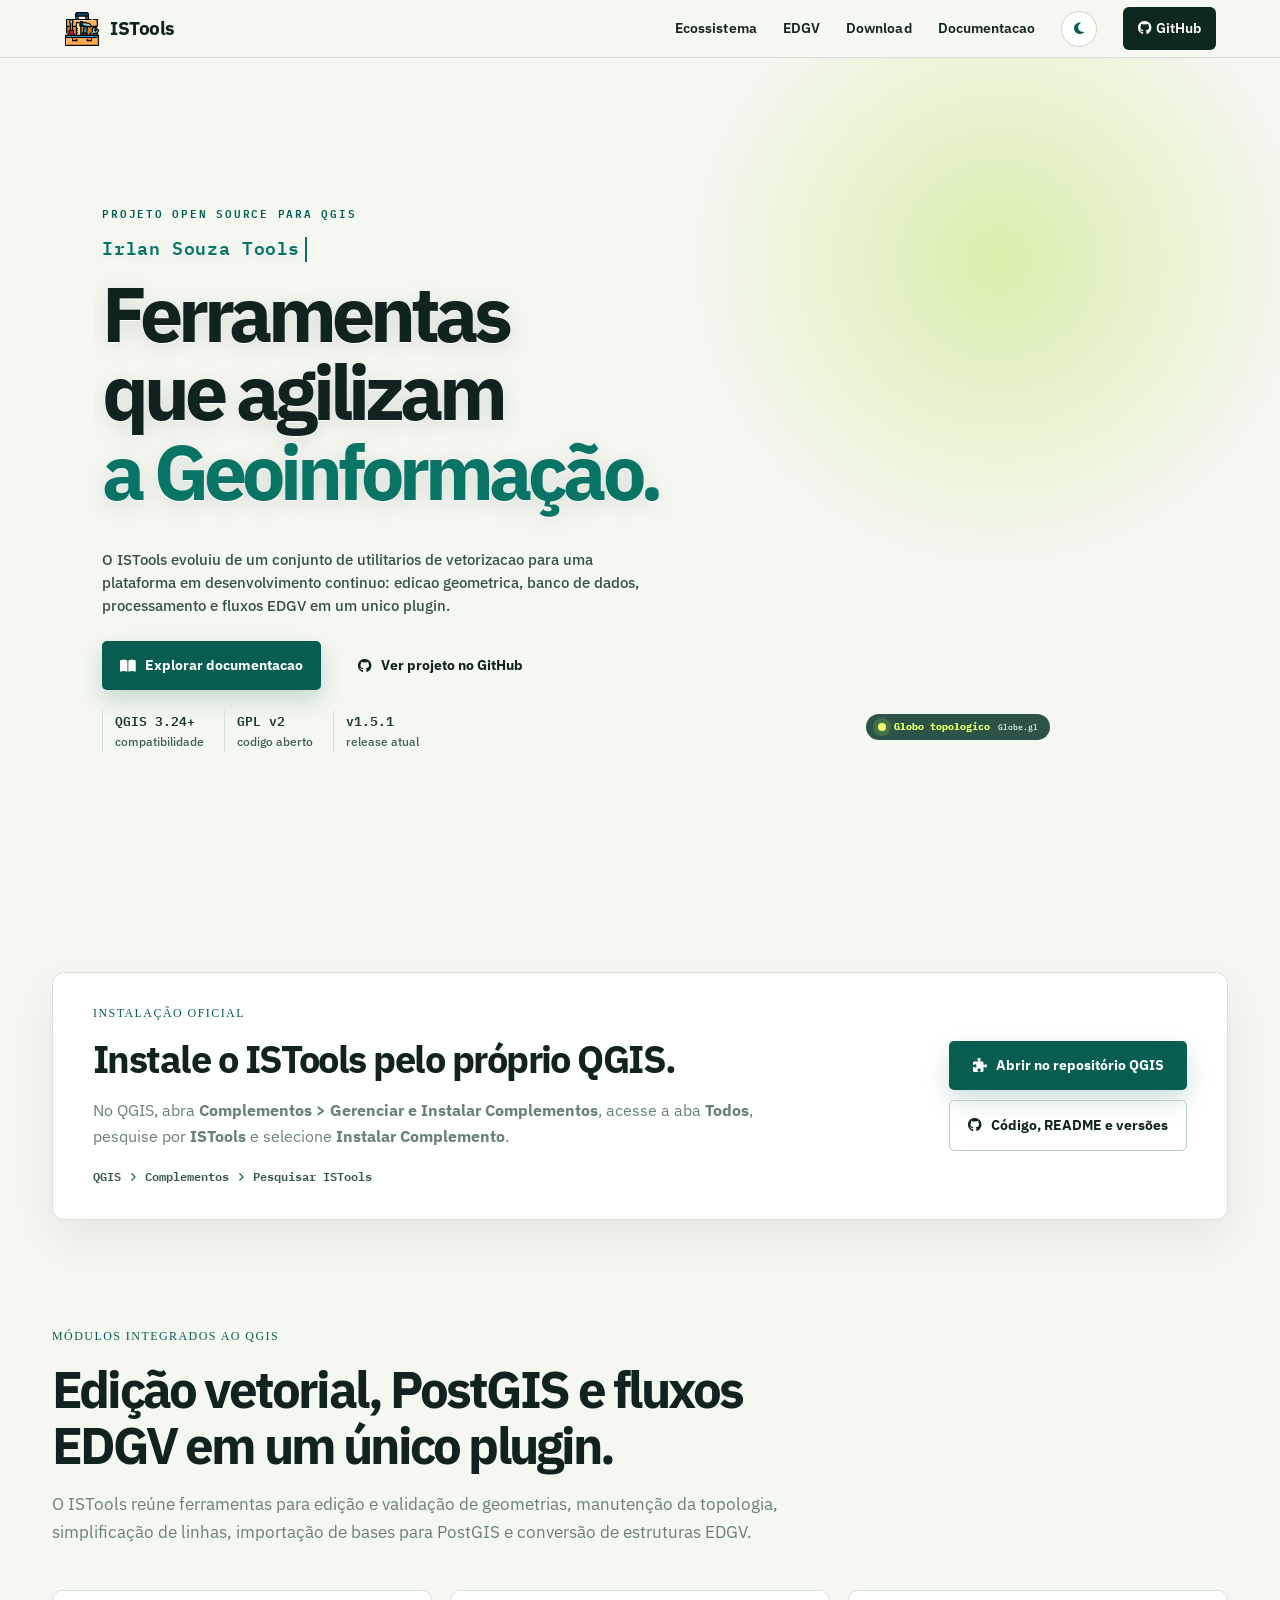
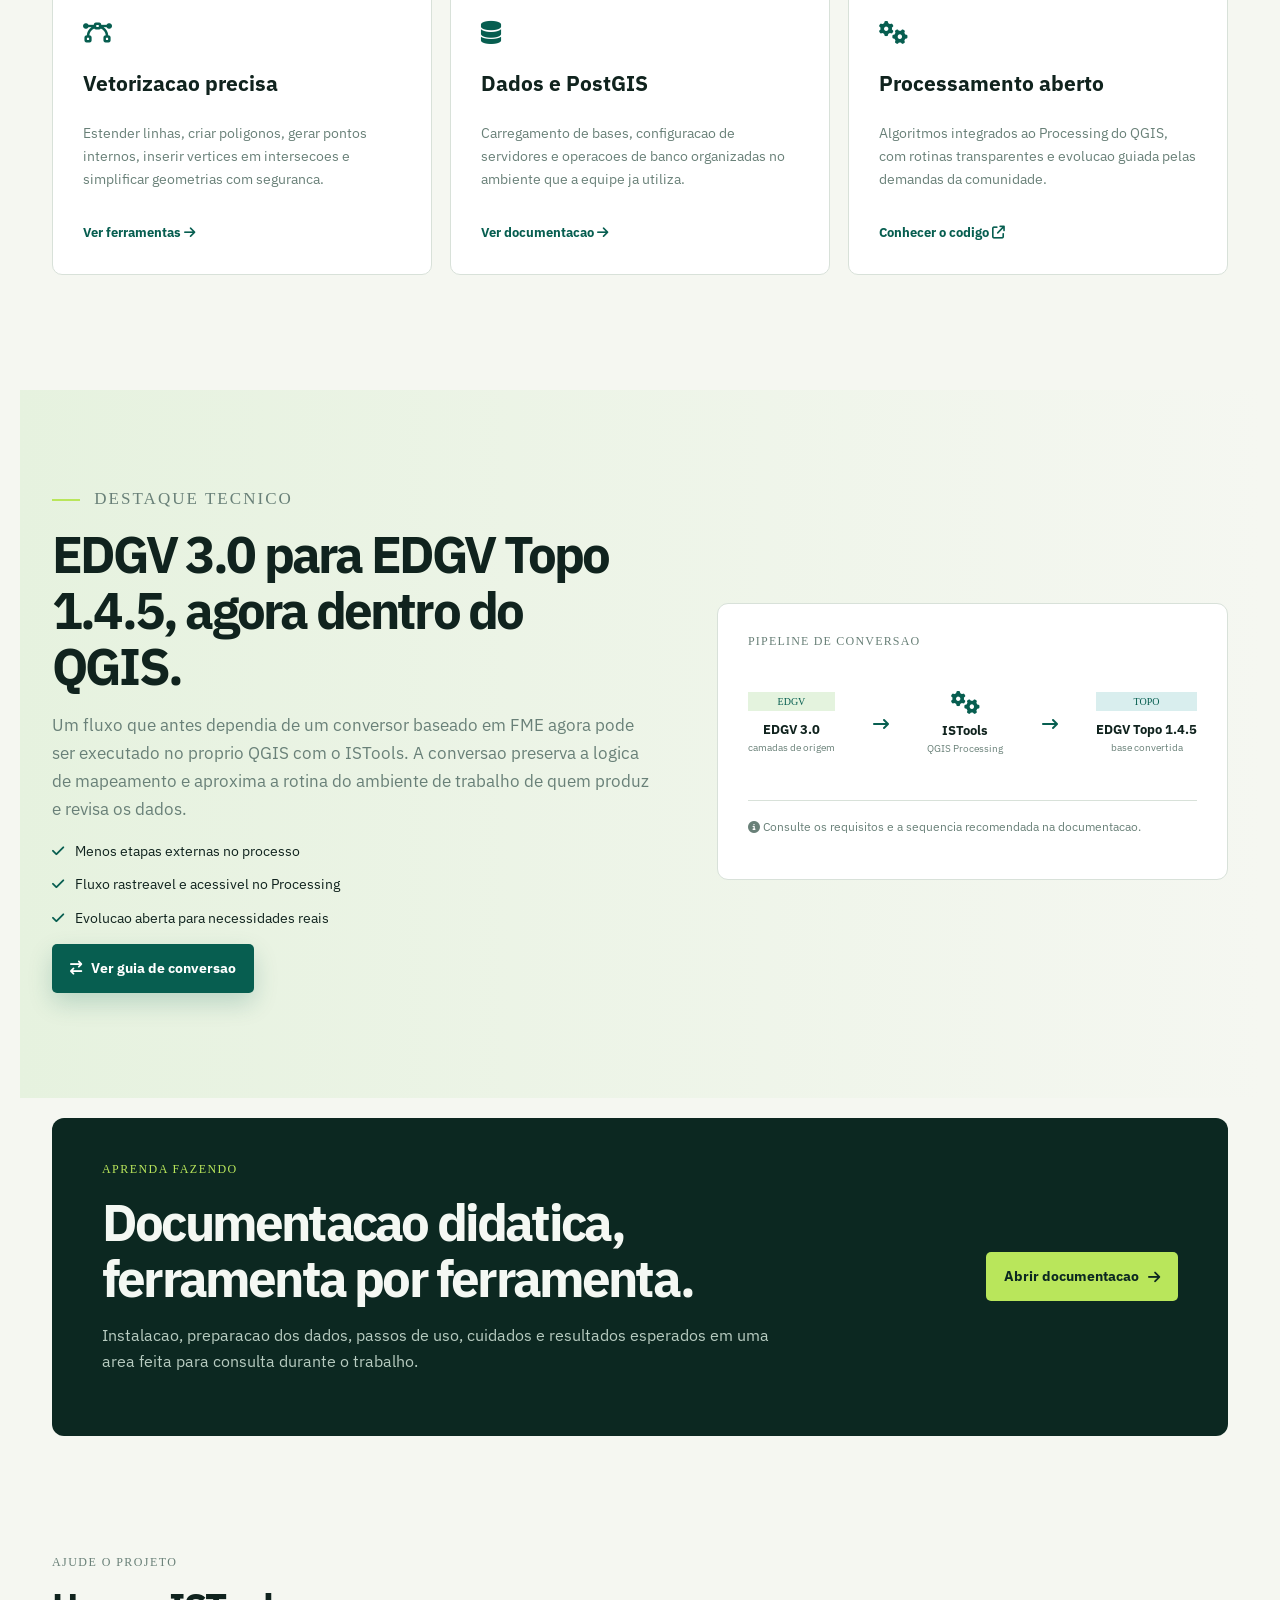
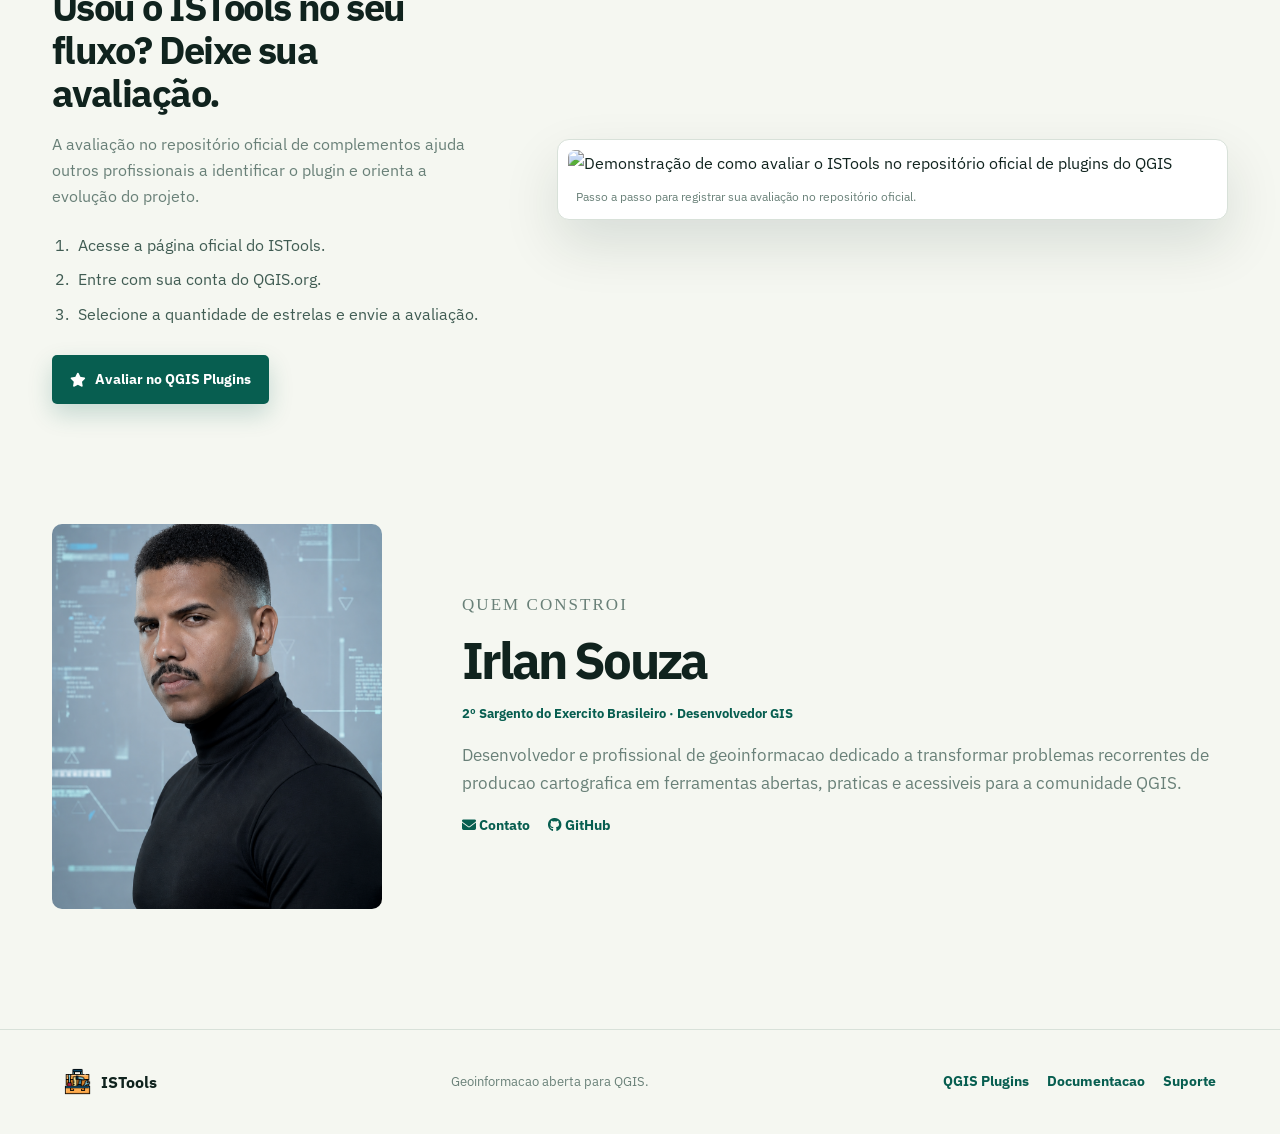
==== commit 15499ceb: "Redesign website and expand ISTools documentation" ====
--- a/index.html
+++ b/index.html
@@ -1,397 +1,71 @@
-<!DOCTYPE html>
+<!doctype html>
 <html lang="pt-BR">
 <head>
-    <meta charset="UTF-8">
-    <meta name="viewport" content="width=device-width, initial-scale=1.0">
-    <title>Irlan Souza Tools - Tutorial e Guia Completo</title>
-    <meta name="description" content="Tutorial completo do ISTools - Plugin profissional de vetorização para QGIS. Aprenda a usar todas as ferramentas de forma prática e eficiente.">
-    <meta name="keywords" content="QGIS, plugin, vetorização, ISTools, tutorial, GIS, georreferenciamento">
-    <meta name="author" content="Irlan Souza">
-    
-    <!-- Open Graph Meta Tags -->
-    <meta property="og:title" content="ISTools - Tutorial e Guia Completo">
-    <meta property="og:description" content="Tutorial completo do ISTools - Plugin profissional de vetorização para QGIS">
-    <meta property="og:type" content="website">
-    <meta property="og:url" content="https://irlansouza93.github.io/istools/">
-    
-    <!-- Favicon -->
-    <link rel="icon" type="image/png" href="icon_istools.png">
-    
-    <!-- Google Fonts -->
-    <link href="https://fonts.googleapis.com/css2?family=Inter:wght@300;400;500;600;700&display=swap" rel="stylesheet">
-    
-    <!-- Font Awesome -->
-    <link rel="stylesheet" href="https://cdnjs.cloudflare.com/ajax/libs/font-awesome/6.4.0/css/all.min.css">
-    
-    <!-- CSS -->
-    <link rel="stylesheet" href="styles.css">
+  <meta charset="utf-8">
+  <meta name="viewport" content="width=device-width, initial-scale=1">
+  <meta name="description" content="ISTools: ferramentas abertas de geoinformacao, automacao e documentacao para QGIS.">
+  <title>ISTools | Geoinformacao aberta para QGIS</title>
+  <link rel="icon" type="image/png" href="icon_istools.png">
+  <link rel="preconnect" href="https://fonts.googleapis.com">
+  <link rel="preconnect" href="https://fonts.gstatic.com" crossorigin>
+  <link href="https://fonts.googleapis.com/css2?family=IBM+Plex+Mono:wght@500;600&family=IBM+Plex+Sans:wght@400;500;600;700&display=swap" rel="stylesheet">
+  <link rel="stylesheet" href="https://cdnjs.cloudflare.com/ajax/libs/font-awesome/6.5.2/css/all.min.css">
+  <link rel="stylesheet" href="styles.css">
+  <link rel="stylesheet" href="hero.css">
 </head>
 <body>
-    <!-- Header -->
-    <header class="header">
-        <nav class="nav">
-            <div class="nav-container">
-                <div class="nav-brand">
-                    <a href="#" class="nav-logo-link" id="homeButton">
-                        <img src="icon_istools.png" alt="ISTools Logo" class="nav-logo">
-                        <span>ISTools</span>
-                    </a>
-                </div>
-                <ul class="nav-menu">
-                    <li class="nav-item">
-                        <a href="#tutorial" class="nav-link">Tutorial</a>
-                    </li>
-                    <li class="nav-item">
-                        <a href="#autor" class="nav-link">Sobre o Autor</a>
-                    </li>
-                    <li class="nav-item">
-                        <a href="https://github.com/irlansouza93/istools" class="nav-link" target="_blank">
-                            <i class="fab fa-github"></i> GitHub
-                        </a>
-                    </li>
-                </ul>
-                <div class="nav-toggle">
-                    <span class="bar"></span>
-                    <span class="bar"></span>
-                    <span class="bar"></span>
-                </div>
-            </div>
-        </nav>
-    </header>
+  <header class="site-header">
+    <a class="brand" href="#inicio"><img src="icon_istools.png" alt="ISTools"><span>ISTools</span></a>
+    <button class="menu-button" aria-label="Abrir menu" aria-expanded="false"><i class="fa-solid fa-bars"></i></button>
+    <nav class="main-nav" aria-label="Navegacao principal">
+      <a href="#ecossistema">Ecossistema</a><a href="#edgv">EDGV</a><a href="#download">Download</a><a href="docs/index.html">Documentacao</a>
+      <button class="theme-toggle" aria-label="Alternar modo escuro"><i class="fa-solid fa-moon"></i></button><a class="nav-github" href="https://github.com/irlansouza93/istools" target="_blank" rel="noreferrer"><i class="fa-brands fa-github"></i> GitHub</a>
+    </nav>
+  </header>
 
-    <!-- Hero Section -->
-    <section class="hero">
-        <div class="hero-container">
-            <div class="hero-content">
-                <h1 class="hero-title">
-                    <span class="gradient-text">Irlan Souza Tools</span>
-                    <br>Tutorial Completo
-                </h1>
-                <p class="hero-description">
-                    Aprenda a dominar o plugin profissional de vetorização para QGIS. 
-                    Guias práticos, exemplos detalhados e dicas avançadas para maximizar sua produtividade.
-                </p>
-                <div class="hero-buttons">
-                    <a href="#tutorial" class="btn btn-primary">
-                        <i class="fas fa-play"></i>
-                        Começar Tutorial
-                    </a>
-                    <a href="https://github.com/irlansouza93/istools/releases" class="btn btn-secondary" target="_blank">
-                        <i class="fas fa-download"></i>
-                        Download Plugin
-                    </a>
-                </div>
-            </div>
-            <div class="hero-visual">
-                <div class="hero-card">
-                    <div class="card-header">
-                        <div class="card-dots">
-                            <span class="dot red"></span>
-                            <span class="dot yellow"></span>
-                            <span class="dot green"></span>
-                        </div>
-                        <span class="card-title">QGIS - ISTools</span>
-                    </div>
-                    <div class="card-content">
-                        <div class="tool-item">
-                            <i class="fas fa-vector-square"></i>
-                            <span>Extend Lines</span>
-                        </div>
-                        <div class="tool-item">
-                            <i class="fas fa-shapes"></i>
-                            <span>Polygon Generator</span>
-                        </div>
-                        <div class="tool-item">
-                            <i class="fas fa-crop-alt"></i>
-                            <span>Bounded Polygon</span>
-                        </div>
-                        <div class="tool-item">
-                            <i class="fas fa-map-pin"></i>
-                            <span>Point on Surface</span>
-                        </div>
-                        <div class="tool-item">
-                            <i class="fas fa-route"></i> <!-- ou fas fa-bezier-curve, fas fa-project-diagram -->
-                            <span>Intersection Line</span>
-                        </div>
-                    </div>
-                </div>
-            </div>
-        </div>
+  <main>
+    <section id="inicio" class="hero section-grid"><div data-aifx="topo-lines" class="hero-topo" aria-hidden="true"></div>
+      <div class="hero-copy reveal">
+        <p class="eyebrow">Projeto open source para QGIS</p>
+        <h1 class="kinetic-title"><span class="type-line" data-text="Irlan Souza Tools"></span><strong class="headline-reveal"><span>Ferramentas que agilizam</span><em>a Geoinformação.</em></strong></h1>
+        <p class="lead">O ISTools evoluiu de um conjunto de utilitarios de vetorizacao para uma plataforma em desenvolvimento continuo: edicao geometrica, banco de dados, processamento e fluxos EDGV em um unico plugin.</p>
+        <div class="hero-actions"><a class="button primary" href="docs/index.html"><i class="fa-solid fa-book-open"></i> Explorar documentacao</a><a class="button quiet" href="https://github.com/irlansouza93/istools" target="_blank" rel="noreferrer"><i class="fa-brands fa-github"></i> Ver projeto no GitHub</a></div>
+        <div class="hero-meta"><span><b>QGIS 3.24+</b> compatibilidade</span><span><b>GPL v2</b> codigo aberto</span><span><b>v1.5.1</b> release atual</span></div>
+      </div>
+      <div class="earth-shell reveal" aria-label="Globo 3D interativo"><div id="geo-globe"></div><div class="globe-caption"><span class="live-dot"></span><b>Globo topologico</b><small>Globe.gl</small></div></div>
     </section>
 
-    <!-- Tutorial Section -->
-    <section id="tutorial" class="tutorial">
-        <div class="container">
-            <div class="section-header">
-                <h2 class="section-title">Tutorial Completo</h2>
-                <p class="section-description">
-                    Domine todas as ferramentas do ISTools com guias práticos e exemplos reais
-                </p>
-            </div>
-
-            <!-- Installation Guide -->
-            <div class="tutorial-section">
-                <h3 class="tutorial-title">
-                    <i class="fas fa-download"></i>
-                    Instalação do Plugin
-                </h3>
-                <div class="tutorial-content">
-                    <div class="steps">
-                        <div class="step">
-                            <div class="step-number">1</div>
-                            <div class="step-content">
-                                <h4>Download do Plugin</h4>
-                                <p>Baixe a versão mais recente do ISTools no GitHub Releases ou instale diretamente pelo repositório de plugins do QGIS.</p>
-                            </div>
-                        </div>
-                        <div class="step">
-                            <div class="step-number">2</div>
-                            <div class="step-content">
-                                <h4>Instalação no QGIS</h4>
-                                <p>Vá em <strong>Plugins → Gerenciar e Instalar Plugins</strong> e procure por "ISTools" ou instale a partir do arquivo ZIP baixado.</p>
-                            </div>
-                        </div>
-                        <div class="step">
-                            <div class="step-number">3</div>
-                            <div class="step-content">
-                                <h4>Ativação das Ferramentas</h4>
-                                <p>Após a instalação, as ferramentas aparecerão no menu <strong>Vetor → ISTools</strong> e na barra de ferramentas personalizada.</p>
-                            </div>
-                        </div>
-                    </div>
-                </div>
-            </div>
-
-            <!-- Tools Tutorial -->
-            <div class="tools-grid">
-                <!-- Extend Lines Tool -->
-                <div class="tool-card">
-                    <div class="tool-header">
-                        <div class="tool-icon">
-                            <i class="fas fa-vector-square"></i>
-                        </div>
-                        <h3>Extend Lines</h3>
-                        <p>Estende linhas soltas até tocarem outras linhas</p>
-                    </div>
-                    <div class="tool-body">
-                        <h4>Como usar:</h4>
-                        <ol>
-                            <li>Selecione a camada de linhas no painel de camadas</li>
-                            <li>Clique na ferramenta "Extend Lines"</li>
-                            <li>Configure a distância máxima de extensão</li>
-                            <li>Execute a operação e veja as linhas sendo estendidas automaticamente</li>
-                        </ol>
-                        <div class="tool-tip">
-                            <i class="fas fa-lightbulb"></i>
-                            <strong>Dica:</strong> Use esta ferramenta para conectar linhas que ficaram com pequenas lacunas durante a digitalização.
-                        </div>
-                    </div>
-                </div>
-
-                <!-- Polygon Generator Tool -->
-                <div class="tool-card">
-                    <div class="tool-header">
-                        <div class="tool-icon">
-                            <i class="fas fa-shapes"></i>
-                        </div>
-                        <h3>Polygon Generator</h3>
-                        <p>Gera polígonos a partir de linhas ou áreas ao redor de um ponto</p>
-                    </div>
-                    <div class="tool-body">
-                        <h4>Como usar:</h4>
-                        <ol>
-                            <li>Ative a ferramenta "Polygon Generator"</li>
-                            <li>Clique em um ponto no mapa onde deseja gerar o polígono</li>
-                            <li>A ferramenta identificará automaticamente as linhas ao redor</li>
-                            <li>Um novo polígono será criado na camada de destino</li>
-                        </ol>
-                        <div class="tool-tip">
-                            <i class="fas fa-lightbulb"></i>
-                            <strong>Dica:</strong> Ideal para criar polígonos a partir de redes de linhas complexas, como loteamentos ou divisões territoriais.
-                        </div>
-                    </div>
-                </div>
-
-                <!-- Bounded Polygon Generator Tool -->
-                <div class="tool-card">
-                    <div class="tool-header">
-                        <div class="tool-icon">
-                            <i class="fas fa-crop-alt"></i>
-                        </div>
-                        <h3>Bounded Polygon Generator</h3>
-                        <p>Gera polígonos limitados por um quadro de referência</p>
-                    </div>
-                    <div class="tool-body">
-                        <h4>Como usar:</h4>
-                        <ol>
-                            <li>Defina uma camada com o quadro limitador (frame)</li>
-                            <li>Selecione as camadas de linhas ou polígonos de referência</li>
-                            <li>Ative a ferramenta "Bounded Polygon Generator"</li>
-                            <li>Os polígonos serão gerados respeitando os limites do quadro</li>
-                        </ol>
-                        <div class="tool-tip">
-                            <i class="fas fa-lightbulb"></i>
-                            <strong>Dica:</strong> Perfeito para criar polígonos em áreas específicas, respeitando limites administrativos ou de projeto.
-                        </div>
-                    </div>
-                </div>
-
-                <!-- Point on Surface Generator Tool -->
-                <div class="tool-card">
-                    <div class="tool-header">
-                        <div class="tool-icon">
-                            <i class="fas fa-map-pin"></i>
-                        </div>
-                        <h3>Point on Surface Generator</h3>
-                        <p>Gera pontos dentro de polígonos selecionados</p>
-                    </div>
-                    <div class="tool-body">
-                        <h4>Como usar:</h4>
-                        <ol>
-                            <li>Selecione os polígonos na camada desejada</li>
-                            <li>Execute a ferramenta "Point on Surface Generator"</li>
-                            <li>Configure a camada de destino para os pontos</li>
-                            <li>Os pontos serão criados no centroide de cada polígono</li>
-                        </ol>
-                        <div class="tool-tip">
-                            <i class="fas fa-lightbulb"></i>
-                            <strong>Dica:</strong> Útil para criar pontos de referência, rótulos ou análises espaciais baseadas em centroides.
-                        </div>
-                    </div>
-                </div>
-
-                <!-- Intersection Line Tool -->
-                <div class="tool-card">
-                    <div class="tool-header">
-                        <div class="tool-icon">
-                            <i class="fas fa-route"></i>
-                        </div>
-                        <h3>Intersection Line</h3>
-                        <p>Insere vértices compartilhados nas interseções de linhas</p>
-                    </div>
-                    <div class="tool-body">
-                        <h4>Como usar:</h4>
-                        <ol>
-                            <li>Ative a ferramenta "Intersection Line"</li>
-                            <li>Desenhe uma área de seleção no mapa</li>
-                            <li>A ferramenta identificará todas as interseções de linhas na área</li>
-                            <li>Vértices compartilhados serão inseridos automaticamente</li>
-                        </ol>
-                        <div class="tool-tip">
-                            <i class="fas fa-lightbulb"></i>
-                            <strong>Dica:</strong> Essencial para garantir topologia correta em redes de linhas, evitando problemas de conectividade.
-                        </div>
-                    </div>
-                </div>
-            </div>
-
-
-        </div>
+    <section id="download" class="download-section reveal">
+      <div class="download-copy"><p class="eyebrow">Instalação oficial</p><h2>Instale o ISTools pelo próprio QGIS.</h2><p>No QGIS, abra <strong>Complementos &gt; Gerenciar e Instalar Complementos</strong>, acesse a aba <strong>Todos</strong>, pesquise por <strong>ISTools</strong> e selecione <strong>Instalar Complemento</strong>.</p><div class="install-path"><span>QGIS</span><i class="fa-solid fa-chevron-right"></i><span>Complementos</span><i class="fa-solid fa-chevron-right"></i><span>Pesquisar ISTools</span></div></div>
+      <div class="download-actions"><a class="button primary" href="https://plugins.qgis.org/plugins/istools/" target="_blank" rel="noreferrer"><i class="fa-solid fa-puzzle-piece"></i> Abrir no repositório QGIS</a><a class="button repository" href="https://github.com/irlansouza93/istools" target="_blank" rel="noreferrer"><i class="fa-brands fa-github"></i> Código, README e versões</a></div>
     </section>
 
-    <!-- Author Section -->
-    <section id="autor" class="author">
-        <div class="container">
-            <div class="section-header">
-                <h2 class="section-title">Sobre o Autor</h2>
-                <p class="section-description">
-                    Conheça o desenvolvedor por trás do ISTools
-                </p>
-            </div>
-            
-            <div class="author-content">
-                <div class="author-photo">
-                    <div class="photo-placeholder">
-                        <img src="author.png" alt="Irlan Souza" class="author-image">
-                    </div>
-                </div>
-                
-                <div class="author-info">
-                    <h3 class="author-name">Irlan Souza</h3>
-                    <p class="author-title">3° Sgt Exército Brasileiro | Desenvolvedor GIS</p>
-                    
-                    <div class="author-bio">
-                        <p>
-                            Profissional especializado em Sistemas de Informação Geográfica (SIG) com vasta experiência 
-                            no desenvolvimento de soluções geoespaciais. Como 3° Sargento do Exército Brasileiro, combina 
-                            conhecimento militar com expertise técnica em geotecnologias.
-                        </p>
-                        <p>
-                            Desenvolvedor do ISTools, plugin profissional para QGIS que revoluciona processos de 
-                            vetorização e análise espacial. Apaixonado por criar ferramentas que aumentam a 
-                            produtividade e precisão em projetos de mapeamento e análise geográfica.
-                        </p>
-                        <p>
-                            Especialista em Python, QGIS, desenvolvimento de plugins e automação de processos 
-                            geoespaciais. Sempre em busca de inovações que possam beneficiar a comunidade GIS.
-                        </p>
-                    </div>
-                    
-                    <div class="author-stats">
-                        <div class="stat">
-                            <i class="fas fa-code"></i>
-                            <span class="stat-number">5+</span>
-                            <span class="stat-label">Anos de Experiência</span>
-                        </div>
-                        <div class="stat">
-                            <i class="fas fa-puzzle-piece"></i>
-                            <span class="stat-number">10+</span>
-                            <span class="stat-label">Ferramentas Desenvolvidas</span>
-                        </div>
-                        <div class="stat">
-                            <i class="fas fa-users"></i>
-                            <span class="stat-number">1000+</span>
-                            <span class="stat-label">Usuários Atendidos</span>
-                        </div>
-                    </div>
-                    
-                    <div class="author-contact">
-                        <h4>Conecte-se</h4>
-                        <div class="contact-links">
-                            <a href="mailto:irlansouza193@gmail.com" class="contact-link">
-                                <i class="fas fa-envelope"></i>
-                                <span>irlansouza193@gmail.com</span>
-                            </a>
-                            <a href="https://github.com/irlansouza93" class="contact-link" target="_blank">
-                                <i class="fab fa-github"></i>
-                                <span>GitHub</span>
-                            </a>
-                            <a href="https://wa.me/+5581999500467?text=Olá! Vim através do site do ISTools e gostaria de mais informações." class="contact-link" target="_blank">
-                                <i class="fab fa-whatsapp"></i>
-                                <span>WhatsApp</span>
-                            </a>
-                            <a href="https://irlansouza93.github.io/istools-website/" class="contact-link" target="_blank">
-                                <i class="fas fa-globe"></i>
-                                <span>Site Oficial</span>
-                            </a>
-                        </div>
-                    </div>
-                </div>
-            </div>
-        </div>
+    <section id="ecossistema" class="ecosystem">
+      <div class="section-intro reveal"><p class="eyebrow">Módulos integrados ao QGIS</p><h2>Edição vetorial, PostGIS e fluxos EDGV em um único plugin.</h2><p>O ISTools reúne ferramentas para edição e validação de geometrias, manutenção da topologia, simplificação de linhas, importação de bases para PostGIS e conversão de estruturas EDGV.</p></div>
+      <div class="feature-grid">
+        <article class="feature-card reveal"><i class="fa-solid fa-bezier-curve"></i><h3>Vetorizacao precisa</h3><p>Estender linhas, criar poligonos, gerar pontos internos, inserir vertices em intersecoes e simplificar geometrias com seguranca.</p><a href="docs/index.html#vetorizacao">Ver ferramentas <i class="fa-solid fa-arrow-right"></i></a></article>
+        <article class="feature-card reveal"><i class="fa-solid fa-database"></i><h3>Dados e PostGIS</h3><p>Carregamento de bases, configuracao de servidores e operacoes de banco organizadas no ambiente que a equipe ja utiliza.</p><a href="docs/index.html#dados">Ver documentacao <i class="fa-solid fa-arrow-right"></i></a></article>
+        <article class="feature-card reveal"><i class="fa-solid fa-gears"></i><h3>Processamento aberto</h3><p>Algoritmos integrados ao Processing do QGIS, com rotinas transparentes e evolucao guiada pelas demandas da comunidade.</p><a href="https://github.com/irlansouza93/istools" target="_blank" rel="noreferrer">Conhecer o codigo <i class="fa-solid fa-arrow-up-right-from-square"></i></a></article>
+      </div>
     </section>
 
-    <!-- Footer -->
-    <footer class="footer">
-        <div class="container">
-            <div class="footer-content">
-                <div class="footer-brand">
-                    <img src="icon_istools.png" alt="ISTools Logo" class="footer-logo">
-                    <span class="footer-title">ISTools</span>
-                </div>
-                <div class="footer-links">
-                    <a href="https://github.com/irlansouza93/istools" target="_blank">GitHub</a>
-                    <a href="https://github.com/irlansouza93/istools/issues" target="_blank">Suporte</a>
-                    <a href="https://github.com/irlansouza93/istools/releases" target="_blank">Downloads</a>
-                </div>
-            </div>
-            <div class="footer-bottom">
-                <p>&copy; 2025 ISTools. Desenvolvido por Irlan Souza. Licenciado sob GPL v2.</p>
-            </div>
-        </div>
-    </footer>
+    <section id="edgv" class="edgv-section">
+      <div class="edgv-copy reveal"><p class="eyebrow"><span></span> Destaque tecnico</p><h2>EDGV 3.0 para EDGV Topo 1.4.5, agora dentro do QGIS.</h2><p>Um fluxo que antes dependia de um conversor baseado em FME agora pode ser executado no proprio QGIS com o ISTools. A conversao preserva a logica de mapeamento e aproxima a rotina do ambiente de trabalho de quem produz e revisa os dados.</p><ul><li><i class="fa-solid fa-check"></i> Menos etapas externas no processo</li><li><i class="fa-solid fa-check"></i> Fluxo rastreavel e acessivel no Processing</li><li><i class="fa-solid fa-check"></i> Evolucao aberta para necessidades reais</li></ul><a class="button primary" href="docs/index.html#edgv"><i class="fa-solid fa-arrow-right-arrow-left"></i> Ver guia de conversao</a></div>
+      <div class="conversion-card reveal"><div class="conversion-title">Pipeline de conversao</div><div class="conversion-flow"><div><span class="schema-chip">EDGV</span><b>EDGV 3.0</b><small>camadas de origem</small></div><i class="fa-solid fa-arrow-right-long"></i><div class="process-node"><i class="fa-solid fa-gears"></i><b>ISTools</b><small>QGIS Processing</small></div><i class="fa-solid fa-arrow-right-long"></i><div><span class="schema-chip topo">TOPO</span><b>EDGV Topo 1.4.5</b><small>base convertida</small></div></div><p><i class="fa-solid fa-circle-info"></i> Consulte os requisitos e a sequencia recomendada na documentacao.</p></div>
+    </section>
 
-    <!-- JavaScript -->
-    <script src="script.js"></script>
+    <section class="docs-callout reveal"><div><p class="eyebrow">Aprenda fazendo</p><h2>Documentacao didatica, ferramenta por ferramenta.</h2><p>Instalacao, preparacao dos dados, passos de uso, cuidados e resultados esperados em uma area feita para consulta durante o trabalho.</p></div><a class="button light" href="docs/index.html">Abrir documentacao <i class="fa-solid fa-arrow-right"></i></a></section>
+
+    <section id="avaliar" class="rating-section">
+      <div class="rating-copy reveal"><p class="eyebrow">Ajude o projeto</p><h2>Usou o ISTools no seu fluxo? Deixe sua avaliação.</h2><p>A avaliação no repositório oficial de complementos ajuda outros profissionais a identificar o plugin e orienta a evolução do projeto.</p><ol><li>Acesse a página oficial do ISTools.</li><li>Entre com sua conta do QGIS.org.</li><li>Selecione a quantidade de estrelas e envie a avaliação.</li></ol><a class="button primary" href="https://plugins.qgis.org/plugins/istools/" target="_blank" rel="noreferrer"><i class="fa-solid fa-star"></i> Avaliar no QGIS Plugins</a></div>
+      <figure class="rating-demo reveal"><img src="assets/istools-como-avaliar.gif" alt="Demonstração de como avaliar o ISTools no repositório oficial de plugins do QGIS" loading="lazy"><figcaption>Passo a passo para registrar sua avaliação no repositório oficial.</figcaption></figure>
+    </section>
+
+    <section id="autor" class="author-section"><div class="author-photo reveal"><img class="author-light" src="assets/author-light.png" alt="Irlan Souza"><img class="author-dark" src="assets/author-dark.jpg" alt="Irlan Souza em composição para o modo escuro"></div><div class="author-copy reveal"><p class="eyebrow">Quem constroi</p><h2>Irlan Souza</h2><p class="rank">2&ordm; Sargento do Exercito Brasileiro &middot; Desenvolvedor GIS</p><p>Desenvolvedor e profissional de geoinformacao dedicado a transformar problemas recorrentes de producao cartografica em ferramentas abertas, praticas e acessiveis para a comunidade QGIS.</p><div class="author-links"><a href="mailto:irlansouza193@gmail.com"><i class="fa-solid fa-envelope"></i> Contato</a><a href="https://github.com/irlansouza93" target="_blank" rel="noreferrer"><i class="fa-brands fa-github"></i> GitHub</a></div></div></section>
+  </main>
+  <footer><a class="brand" href="#inicio"><img src="icon_istools.png" alt=""><span>ISTools</span></a><p>Geoinformacao aberta para QGIS.</p><div><a href="https://plugins.qgis.org/plugins/istools/" target="_blank" rel="noreferrer">QGIS Plugins</a><a href="docs/">Documentacao</a><a href="https://github.com/irlansouza93/istools/issues" target="_blank" rel="noreferrer">Suporte</a></div></footer>
+  <script src="https://cdn.aidesigner.ai/effects/runtime/v1.js" defer></script>
+  <script src="https://cdn.jsdelivr.net/npm/globe.gl"></script>
+  <script src="script.js"></script>
 </body>
-</html>+</html>
--- a/styles.css
+++ b/styles.css
@@ -1,1182 +1 @@
-/* Reset and Base Styles */
-* {
-    margin: 0;
-    padding: 0;
-    box-sizing: border-box;
-}
-
-html {
-    scroll-behavior: smooth;
-}
-
-body {
-    font-family: 'Inter', -apple-system, BlinkMacSystemFont, 'Segoe UI', Roboto, sans-serif;
-    line-height: 1.6;
-    color: #f0f0f0;
-    background-color: #1e1e1e;
-    overflow-x: hidden;
-}
-
-/* Container */
-.container {
-    max-width: 1200px;
-    margin: 0 auto;
-    padding: 0 20px;
-}
-
-/* Header */
-.header {
-    position: fixed;
-    top: 0;
-    left: 0;
-    right: 0;
-    background: rgba(30, 30, 30, 0.95);
-    backdrop-filter: blur(10px);
-    border-bottom: 1px solid rgba(78, 159, 61, 0.1);
-    z-index: 1000;
-    transition: all 0.3s ease;
-}
-
-.nav-container {
-    max-width: 1200px;
-    margin: 0 auto;
-    padding: 0 20px;
-    display: flex;
-    justify-content: space-between;
-    align-items: center;
-    height: 70px;
-}
-
-.nav-brand {
-    display: flex;
-    align-items: center;
-    gap: 12px;
-}
-
-.nav-logo {
-    width: 40px;
-    height: 40px;
-    border-radius: 8px;
-}
-
-.nav-title {
-    font-size: 1.5rem;
-    font-weight: 700;
-    background: linear-gradient(135deg, #4e9f3d 0%, #3c979e 100%);
-    -webkit-background-clip: text;
-    -webkit-text-fill-color: transparent;
-    background-clip: text;
-}
-
-.nav-menu {
-    display: flex;
-    list-style: none;
-    gap: 2rem;
-    align-items: center;
-}
-
-.nav-link {
-    text-decoration: none;
-    color: #f0f0f0;
-    font-weight: 500;
-    transition: all 0.3s ease;
-    position: relative;
-}
-
-.nav-link:hover {
-    color: #4e9f3d;
-}
-
-.nav-link::after {
-    content: '';
-    position: absolute;
-    bottom: -5px;
-    left: 0;
-    width: 0;
-    height: 2px;
-    background: linear-gradient(135deg, #4e9f3d 0%, #3c979e 100%);
-    transition: width 0.3s ease;
-}
-
-.nav-link:hover::after {
-    width: 100%;
-}
-
-.nav-toggle {
-    display: none;
-    flex-direction: column;
-    cursor: pointer;
-}
-
-.bar {
-    width: 25px;
-    height: 3px;
-    background: #f0f0f0;
-    margin: 3px 0;
-    transition: 0.3s;
-    border-radius: 2px;
-}
-
-/* Hero Section */
-.hero {
-    min-height: 100vh;
-    display: flex;
-    align-items: center;
-    background: linear-gradient(135deg, #1e1e1e 0%, #2b2b2b 100%);
-    position: relative;
-    overflow: hidden;
-}
-
-.hero::before {
-    content: '';
-    position: absolute;
-    top: 0;
-    left: 0;
-    right: 0;
-    bottom: 0;
-    background: url('data:image/svg+xml,<svg xmlns="http://www.w3.org/2000/svg" viewBox="0 0 100 100"><defs><pattern id="grid" width="10" height="10" patternUnits="userSpaceOnUse"><path d="M 10 0 L 0 0 0 10" fill="none" stroke="%234e9f3d" stroke-width="0.5" opacity="0.1"/></pattern></defs><rect width="100" height="100" fill="url(%23grid)"/></svg>');
-    opacity: 0.3;
-}
-
-.hero-container {
-    max-width: 1200px;
-    margin: 0 auto;
-    padding: 0 20px;
-    display: grid;
-    grid-template-columns: 1fr 1fr;
-    gap: 4rem;
-    align-items: center;
-    position: relative;
-    z-index: 1;
-}
-
-.hero-content {
-    color: #f0f0f0;
-    animation: slideInLeft 1s ease-out;
-}
-
-.hero-title {
-    font-size: 3.5rem;
-    font-weight: 700;
-    line-height: 1.2;
-    margin-bottom: 1.5rem;
-}
-
-.gradient-text {
-    background: linear-gradient(135deg, #4e9f3d 0%, #3c979e 100%);
-    -webkit-background-clip: text;
-    -webkit-text-fill-color: transparent;
-    background-clip: text;
-}
-
-.hero-description {
-    font-size: 1.2rem;
-    margin-bottom: 2rem;
-    opacity: 0.9;
-    line-height: 1.6;
-}
-
-.hero-buttons {
-    display: flex;
-    gap: 1rem;
-    flex-wrap: wrap;
-}
-
-.btn {
-    display: inline-flex;
-    align-items: center;
-    gap: 0.5rem;
-    padding: 12px 24px;
-    border-radius: 8px;
-    text-decoration: none;
-    font-weight: 600;
-    transition: all 0.3s ease;
-    border: none;
-    cursor: pointer;
-    font-size: 1rem;
-}
-
-.btn-primary {
-    background: rgba(78, 159, 61, 0.2);
-    color: #f0f0f0;
-    border: 2px solid rgba(78, 159, 61, 0.3);
-    backdrop-filter: blur(10px);
-}
-
-.btn-primary:hover {
-    background: rgba(78, 159, 61, 0.3);
-    transform: translateY(-2px);
-    box-shadow: 0 10px 25px rgba(78, 159, 61, 0.2);
-}
-
-.btn-secondary {
-    background: #4e9f3d;
-    color: #f0f0f0;
-    border: 2px solid #4e9f3d;
-}
-
-.btn-secondary:hover {
-    background: #3c979e;
-    border-color: #3c979e;
-    transform: translateY(-2px);
-    box-shadow: 0 10px 25px rgba(60, 151, 158, 0.2);
-}
-
-.hero-visual {
-    animation: slideInRight 1s ease-out;
-}
-
-.hero-card {
-    background: rgba(43, 43, 43, 0.8);
-    backdrop-filter: blur(20px);
-    border-radius: 16px;
-    border: 1px solid rgba(78, 159, 61, 0.2);
-    overflow: hidden;
-    box-shadow: 0 20px 40px rgba(0, 0, 0, 0.3);
-}
-
-.card-header {
-    display: flex;
-    align-items: center;
-    justify-content: space-between;
-    padding: 1rem 1.5rem;
-    background: rgba(78, 159, 61, 0.1);
-    border-bottom: 1px solid rgba(78, 159, 61, 0.1);
-}
-
-.card-dots {
-    display: flex;
-    gap: 0.5rem;
-}
-
-.dot {
-    width: 12px;
-    height: 12px;
-    border-radius: 50%;
-}
-
-.dot.red { background: #ff5f57; }
-.dot.yellow { background: #ffbd2e; }
-.dot.green { background: #28ca42; }
-
-.card-title {
-    color: #f0f0f0;
-    font-weight: 600;
-    font-size: 0.9rem;
-}
-
-.card-content {
-    padding: 1.5rem;
-}
-
-.tool-item {
-    display: flex;
-    align-items: center;
-    gap: 1rem;
-    padding: 0.75rem 0;
-    color: #f0f0f0;
-    border-bottom: 1px solid rgba(78, 159, 61, 0.1);
-}
-
-.tool-item:last-child {
-    border-bottom: none;
-}
-
-.tool-item i {
-    width: 20px;
-    color: #4e9f3d;
-    opacity: 0.8;
-}
-
-/* Section Styles */
-.section-header {
-    text-align: center;
-    margin-bottom: 4rem;
-}
-
-.section-title {
-    font-size: 2.5rem;
-    font-weight: 700;
-    margin-bottom: 1rem;
-    background: linear-gradient(135deg, #4e9f3d 0%, #3c979e 100%);
-    -webkit-background-clip: text;
-    -webkit-text-fill-color: transparent;
-    background-clip: text;
-}
-
-.section-description {
-    font-size: 1.2rem;
-    color: #f0f0f0;
-    opacity: 0.8;
-    max-width: 600px;
-    margin: 0 auto;
-}
-
-/* Tutorial Section */
-.tutorial {
-    padding: 6rem 0;
-    background: #2b2b2b;
-}
-
-.tutorial-section {
-    margin-bottom: 4rem;
-    background: #1e1e1e;
-    border-radius: 16px;
-    padding: 2rem;
-    box-shadow: 0 4px 20px rgba(0, 0, 0, 0.3);
-    border: 1px solid rgba(78, 159, 61, 0.1);
-}
-
-.tutorial-title {
-    display: flex;
-    align-items: center;
-    gap: 1rem;
-    font-size: 1.8rem;
-    font-weight: 600;
-    margin-bottom: 1.5rem;
-    color: #f0f0f0;
-}
-
-.tutorial-title i {
-    color: #4e9f3d;
-}
-
-.steps {
-    display: flex;
-    flex-direction: column;
-    gap: 2rem;
-}
-
-.step {
-    display: flex;
-    gap: 1.5rem;
-    align-items: flex-start;
-}
-
-.step-number {
-    width: 40px;
-    height: 40px;
-    background: linear-gradient(135deg, #4e9f3d 0%, #3c979e 100%);
-    color: #f0f0f0;
-    border-radius: 50%;
-    display: flex;
-    align-items: center;
-    justify-content: center;
-    font-weight: 600;
-    flex-shrink: 0;
-}
-
-.step-content h4 {
-    font-size: 1.2rem;
-    font-weight: 600;
-    margin-bottom: 0.5rem;
-    color: #f0f0f0;
-}
-
-.step-content p {
-    color: #f0f0f0;
-    opacity: 0.8;
-    line-height: 1.6;
-}
-
-/* Tools Grid */
-.tools-grid {
-    display: grid;
-    grid-template-columns: repeat(auto-fit, minmax(350px, 1fr));
-    gap: 2rem;
-    margin-bottom: 4rem;
-}
-
-.tool-card {
-    background: #1e1e1e;
-    border-radius: 16px;
-    overflow: hidden;
-    box-shadow: 0 4px 20px rgba(0, 0, 0, 0.3);
-    transition: all 0.3s ease;
-    border: 1px solid rgba(78, 159, 61, 0.1);
-}
-
-.tool-card:hover {
-    transform: translateY(-5px);
-    box-shadow: 0 20px 40px rgba(0, 0, 0, 0.4);
-    border-color: rgba(78, 159, 61, 0.3);
-}
-
-.tool-header {
-    padding: 2rem;
-    text-align: center;
-    background: linear-gradient(135deg, #4e9f3d 0%, #3c979e 100%);
-    color: #f0f0f0;
-}
-
-.tool-icon {
-    width: 60px;
-    height: 60px;
-    background: rgba(240, 240, 240, 0.2);
-    border-radius: 50%;
-    display: flex;
-    align-items: center;
-    justify-content: center;
-    margin: 0 auto 1rem;
-    font-size: 1.5rem;
-}
-
-.tool-header h3 {
-    font-size: 1.3rem;
-    font-weight: 600;
-    margin-bottom: 0.5rem;
-}
-
-.tool-header p {
-    opacity: 0.9;
-    font-size: 0.95rem;
-}
-
-.tool-body {
-    padding: 2rem;
-}
-
-.tool-body h4 {
-    font-size: 1.1rem;
-    font-weight: 600;
-    margin-bottom: 1rem;
-    color: #f0f0f0;
-}
-
-.tool-body ol {
-    margin-bottom: 1.5rem;
-    padding-left: 1.2rem;
-}
-
-.tool-body li {
-    margin-bottom: 0.5rem;
-    color: #f0f0f0;
-    opacity: 0.8;
-    line-height: 1.5;
-}
-
-.tool-tip {
-    background: rgba(78, 159, 61, 0.1);
-    border: 1px solid rgba(78, 159, 61, 0.2);
-    border-radius: 8px;
-    padding: 1rem;
-    display: flex;
-    gap: 0.75rem;
-    align-items: flex-start;
-}
-
-.tool-tip i {
-    color: #4e9f3d;
-    margin-top: 0.2rem;
-}
-
-.tool-tip strong {
-    color: #4e9f3d;
-}
-
-.tool-tip p {
-    color: #f0f0f0;
-    opacity: 0.9;
-}
-
-/* Best Practices */
-.best-practices {
-    background: #1e1e1e;
-    border-radius: 16px;
-    padding: 2rem;
-    box-shadow: 0 4px 20px rgba(0, 0, 0, 0.3);
-    border: 1px solid rgba(78, 159, 61, 0.1);
-}
-
-.practices-grid {
-    display: grid;
-    grid-template-columns: repeat(auto-fit, minmax(250px, 1fr));
-    gap: 2rem;
-}
-
-.practice-item {
-    text-align: center;
-    padding: 1.5rem;
-    border-radius: 12px;
-    background: #2b2b2b;
-    transition: all 0.3s ease;
-    border: 1px solid rgba(78, 159, 61, 0.1);
-}
-
-.practice-item:hover {
-    background: rgba(78, 159, 61, 0.05);
-    transform: translateY(-2px);
-    border-color: rgba(78, 159, 61, 0.2);
-}
-
-.practice-item i {
-    font-size: 2rem;
-    color: #4e9f3d;
-    margin-bottom: 1rem;
-}
-
-.practice-item h4 {
-    font-size: 1.1rem;
-    font-weight: 600;
-    margin-bottom: 0.5rem;
-    color: #f0f0f0;
-}
-
-.practice-item p {
-    color: #f0f0f0;
-    opacity: 0.8;
-    font-size: 0.95rem;
-    line-height: 1.5;
-}
-
-/* Author Section */
-.author {
-    padding: 6rem 0;
-    background: #2b2b2b;
-}
-
-.author-content {
-    display: grid;
-    grid-template-columns: 300px 1fr;
-    gap: 4rem;
-    align-items: start;
-}
-
-.author-photo {
-    position: sticky;
-    top: 100px;
-}
-
-.photo-placeholder {
-    width: 280px;
-    height: 400px; /* Ajustado para proporção 3:4 da sua foto */
-    background: linear-gradient(135deg, #4e9f3d 0%, #3c979e 100%);
-    border-radius: 16px;
-    display: flex;
-    flex-direction: column;
-    align-items: center;
-    justify-content: center;
-    color: #f0f0f0;
-    font-size: 1.1rem;
-    font-weight: 500;
-    box-shadow: 0 20px 40px rgba(78, 159, 61, 0.2);
-    overflow: hidden; /* Para garantir que a imagem não saia do border-radius */
-}
-
-/* Adicionar estilo específico para a imagem do autor */
-.author-image {
-    width: 100%;
-    height: 100%;
-    object-fit: cover; /* Mantém as proporções e preenche o container */
-    object-position: center; /* Centraliza a imagem */
-    border-radius: 16px;
-}
-
-.photo-placeholder i {
-    font-size: 4rem;
-    margin-bottom: 1rem;
-    opacity: 0.8;
-}
-
-.author-name {
-    font-size: 2.5rem;
-    font-weight: 700;
-    margin-bottom: 0.5rem;
-    background: linear-gradient(135deg, #4e9f3d 0%, #3c979e 100%);
-    -webkit-background-clip: text;
-    -webkit-text-fill-color: transparent;
-    background-clip: text;
-}
-
-.author-title {
-    font-size: 1.2rem;
-    color: #4e9f3d;
-    font-weight: 600;
-    margin-bottom: 2rem;
-}
-
-.author-bio {
-    margin-bottom: 3rem;
-}
-
-.author-bio p {
-    margin-bottom: 1.5rem;
-    color: #f0f0f0;
-    opacity: 0.8;
-    line-height: 1.7;
-    font-size: 1.05rem;
-}
-
-.author-stats {
-    display: grid;
-    grid-template-columns: repeat(3, 1fr);
-    gap: 2rem;
-    margin-bottom: 3rem;
-    padding: 2rem;
-    background: #1e1e1e;
-    border-radius: 12px;
-    border: 1px solid rgba(78, 159, 61, 0.1);
-}
-
-.stat {
-    text-align: center;
-}
-
-.stat i {
-    font-size: 2rem;
-    color: #4e9f3d;
-    margin-bottom: 0.5rem;
-}
-
-.stat-number {
-    display: block;
-    font-size: 2rem;
-    font-weight: 700;
-    color: #f0f0f0;
-    margin-bottom: 0.25rem;
-}
-
-.stat-label {
-    font-size: 0.9rem;
-    color: #f0f0f0;
-    opacity: 0.7;
-    font-weight: 500;
-}
-
-.author-contact h4 {
-    font-size: 1.3rem;
-    font-weight: 600;
-    margin-bottom: 1.5rem;
-    color: #f0f0f0;
-}
-
-.contact-links {
-    display: flex;
-    flex-wrap: wrap;
-    gap: 1rem;
-}
-
-.contact-link {
-    display: flex;
-    align-items: center;
-    gap: 0.5rem;
-    padding: 0.75rem 1.5rem;
-    background: #1e1e1e;
-    border: 2px solid rgba(78, 159, 61, 0.2);
-    border-radius: 8px;
-    text-decoration: none;
-    color: #f0f0f0;
-    font-weight: 500;
-    transition: all 0.3s ease;
-}
-
-.contact-link:hover {
-    border-color: #4e9f3d;
-    color: #4e9f3d;
-    transform: translateY(-2px);
-    box-shadow: 0 5px 15px rgba(78, 159, 61, 0.2);
-}
-
-.contact-link i {
-    font-size: 1.1rem;
-}
-
-/* Footer */
-.footer {
-    background: #1e1e1e;
-    color: #f0f0f0;
-    padding: 3rem 0 1rem;
-    border-top: 1px solid rgba(78, 159, 61, 0.2);
-}
-
-.footer-content {
-    display: flex;
-    justify-content: space-between;
-    align-items: center;
-    margin-bottom: 2rem;
-}
-
-.footer-brand {
-    display: flex;
-    align-items: center;
-    gap: 12px;
-}
-
-.footer-logo {
-    width: 40px;
-    height: 40px;
-    border-radius: 8px;
-}
-
-.footer-title {
-    font-size: 1.5rem;
-    font-weight: 700;
-    background: linear-gradient(135deg, #4e9f3d 0%, #3c979e 100%);
-    -webkit-background-clip: text;
-    -webkit-text-fill-color: transparent;
-    background-clip: text;
-}
-
-.footer-links {
-    display: flex;
-    gap: 2rem;
-}
-
-.footer-links a {
-    color: #f0f0f0;
-    opacity: 0.7;
-    text-decoration: none;
-    font-weight: 500;
-    transition: color 0.3s ease;
-}
-
-.footer-links a:hover {
-    color: #4e9f3d;
-    opacity: 1;
-}
-
-.footer-bottom {
-    text-align: center;
-    padding-top: 2rem;
-    border-top: 1px solid rgba(78, 159, 61, 0.1);
-    color: #f0f0f0;
-    opacity: 0.6;
-}
-
-/* Animations */
-@keyframes slideInLeft {
-    from {
-        opacity: 0;
-        transform: translateX(-50px);
-    }
-    to {
-        opacity: 1;
-        transform: translateX(0);
-    }
-}
-
-@keyframes slideInRight {
-    from {
-        opacity: 0;
-        transform: translateX(50px);
-    }
-    to {
-        opacity: 1;
-        transform: translateX(0);
-    }
-}
-
-@keyframes fadeInUp {
-    from {
-        opacity: 0;
-        transform: translateY(30px);
-    }
-    to {
-        opacity: 1;
-        transform: translateY(0);
-    }
-}
-
-/* Scroll Animations */
-.fade-in-up {
-    opacity: 0;
-    transform: translateY(30px);
-    transition: all 0.6s ease;
-}
-
-.fade-in-up.visible {
-    opacity: 1;
-    transform: translateY(0);
-}
-
-/* Responsive Design */
-/* Tablets (600px - 900px) */
-@media (min-width: 601px) and (max-width: 900px) {
-    .container {
-        padding: 0 2rem;
-    }
-
-    .hero {
-        padding-top: 100px;
-        min-height: 70vh;
-    }
-
-    .hero-container {
-        grid-template-columns: 1fr;
-        gap: 3rem;
-        text-align: center;
-        max-width: 700px;
-    }
-
-    .hero-content {
-        order: 1;
-    }
-
-    .hero-visual {
-        order: 2;
-    }
-
-    .hero-title {
-        font-size: 2.8rem;
-        line-height: 1.2;
-        margin-bottom: 1.5rem;
-    }
-
-    .hero-description {
-        font-size: 1.2rem;
-        margin-bottom: 2rem;
-        line-height: 1.6;
-        max-width: 600px;
-        margin-left: auto;
-        margin-right: auto;
-    }
-
-    .hero-buttons {
-        flex-direction: row;
-        gap: 1.5rem;
-        justify-content: center;
-        align-items: center;
-    }
-
-    .btn {
-        padding: 16px 32px;
-        font-size: 1.1rem;
-        min-width: 200px;
-    }
-
-    .tools-grid {
-        grid-template-columns: repeat(2, 1fr);
-        gap: 2rem;
-    }
-
-    .author-content {
-        grid-template-columns: 1fr;
-        gap: 3rem;
-        text-align: center;
-        max-width: 600px;
-        margin: 0 auto;
-    }
-
-    .author-photo {
-        position: static;
-        justify-self: center;
-        order: -1;
-    }
-
-    .photo-placeholder {
-        width: 280px;
-        height: 280px;
-        margin: 0 auto;
-    }
-
-    .author-info h2 {
-        font-size: 2.2rem;
-        margin-bottom: 1rem;
-    }
-
-    .author-info .subtitle {
-        font-size: 1.1rem;
-        margin-bottom: 1.5rem;
-    }
-
-    .author-info p {
-        font-size: 1rem;
-        line-height: 1.6;
-        margin-bottom: 1.5rem;
-    }
-
-    .author-stats {
-        grid-template-columns: repeat(3, 1fr);
-        gap: 1.5rem;
-        margin: 2rem 0;
-    }
-
-    .stat-item h3 {
-        font-size: 2rem;
-    }
-
-    .stat-item p {
-        font-size: 0.9rem;
-    }
-
-    .contact-links {
-        justify-content: center;
-        gap: 1.5rem;
-    }
-
-    .section-title {
-        font-size: 2.2rem;
-    }
-
-    .tutorial-content {
-        max-width: 600px;
-        margin: 0 auto;
-    }
-
-    .tutorial-title {
-        font-size: 1.8rem;
-    }
-}
-
-@media (max-width: 768px) {
-    .nav-menu {
-        position: fixed;
-        left: -100%;
-        top: 70px;
-        flex-direction: column;
-        background-color: rgba(30, 30, 30, 0.98);
-        backdrop-filter: blur(10px);
-        width: 100%;
-        text-align: center;
-        transition: 0.3s;
-        box-shadow: 0 10px 27px rgba(0, 0, 0, 0.3);
-        padding: 2rem 0;
-        height: calc(100vh - 70px);
-        justify-content: flex-start;
-        align-items: center;
-        padding-top: 3rem;
-    }
-
-    .nav-menu.active {
-        left: 0;
-    }
-
-    .nav-toggle {
-        display: flex;
-    }
-
-    .nav-toggle.active .bar:nth-child(2) {
-        opacity: 0;
-    }
-
-    .nav-toggle.active .bar:nth-child(1) {
-        transform: translateY(8px) rotate(45deg);
-    }
-
-    .nav-toggle.active .bar:nth-child(3) {
-        transform: translateY(-8px) rotate(-45deg);
-    }
-
-    .hero-container {
-        grid-template-columns: 1fr;
-        gap: 2rem;
-        text-align: center;
-    }
-
-    .hero-title {
-        font-size: 2.2rem;
-        line-height: 1.3;
-        margin-bottom: 1rem;
-    }
-
-    .hero-description {
-        font-size: 1.1rem;
-        margin-bottom: 1.5rem;
-        line-height: 1.5;
-    }
-
-    .hero-buttons {
-        flex-direction: column;
-        gap: 1rem;
-        align-items: stretch;
-    }
-
-    .btn {
-        padding: 14px 24px;
-        font-size: 1rem;
-        text-align: center;
-        width: 100%;
-    }
-
-    .tools-grid {
-        grid-template-columns: 1fr;
-    }
-
-    .author-content {
-        grid-template-columns: 1fr;
-        gap: 2rem;
-        text-align: center;
-    }
-
-    .author-photo {
-        position: static;
-        justify-self: center;
-    }
-
-    .photo-placeholder {
-        width: 300px;
-        height: 300px;
-    }
-
-    .author-stats {
-        grid-template-columns: 1fr;
-        gap: 1rem;
-    }
-
-    .contact-links {
-        justify-content: center;
-    }
-
-    .footer-content {
-        flex-direction: column;
-        gap: 2rem;
-        text-align: center;
-    }
-
-    .footer-links {
-        flex-wrap: wrap;
-        justify-content: center;
-    }
-
-    .practices-grid {
-        grid-template-columns: 1fr;
-    }
-
-    .tutorial-section {
-        padding: 1.5rem;
-    }
-
-    .step {
-        flex-direction: column;
-        text-align: center;
-        gap: 1rem;
-    }
-}
-
-@media (max-width: 480px) {
-    .container {
-        padding: 0 15px;
-    }
-
-    .hero {
-        padding: 1rem 0;
-        min-height: 100vh;
-        display: flex;
-        align-items: flex-start;
-        padding-top: 100px;
-    }
-
-    .hero-container {
-        padding: 0 15px;
-        gap: 1.5rem;
-    }
-
-    .hero-content {
-        padding-top: 1rem;
-    }
-
-    .hero-title {
-        font-size: 1.8rem;
-        line-height: 1.3;
-        margin-bottom: 1rem;
-    }
-
-    .hero-description {
-        font-size: 1rem;
-        margin-bottom: 1.5rem;
-        line-height: 1.5;
-    }
-
-    .hero-buttons {
-        flex-direction: column;
-        gap: 1rem;
-        align-items: stretch;
-    }
-
-    .btn {
-        padding: 12px 20px;
-        font-size: 0.9rem;
-        text-align: center;
-        width: 100%;
-    }
-
-    .section-title {
-        font-size: 2rem;
-    }
-
-    .tool-card {
-        margin: 0 -5px;
-    }
-
-    .author-name {
-        font-size: 2rem;
-    }
-
-    .photo-placeholder {
-        width: 240px;
-        height: 290px;
-    }
-
-    .tutorial {
-        padding: 4rem 0;
-    }
-
-    .author {
-        padding: 4rem 0;
-    }
-
-    .tool-header,
-    .tool-body {
-        padding: 1.5rem;
-    }
-
-    .tutorial-title {
-        font-size: 1.5rem;
-    }
-}
-
-/* High contrast mode support */
-/* Remover ou corrigir a regra de high contrast */
-@media (prefers-contrast: high) {
-    .tool-card {
-        border: 2px solid #4e9f3d;
-    }
-    
-    /* Remover esta regra que está causando o problema */
-    /* .nav-link:hover {
-        background: rgba(78, 159, 61, 0.2);
-        padding: 5px 10px;
-        border-radius: 5px;
-    } */
-}
-
-/* Reduced motion support */
-@media (prefers-reduced-motion: reduce) {
-    * {
-        animation-duration: 0.01ms !important;
-        animation-iteration-count: 1 !important;
-        transition-duration: 0.01ms !important;
-    }
-    
-    html {
-        scroll-behavior: auto;
-    }
-}
-
-.author-image {
-    width: 100%;
-    height: 100%;
-    object-fit: cover;
-    border-radius: 16px;
-}
-
-.nav-logo-link {
-    display: flex;
-    align-items: center;
-    gap: 0.5rem;
-    text-decoration: none;
-    color: inherit;
-    transition: all 0.3s ease;
-}
-
-.nav-logo {
-    transition: all 0.3s ease;
-}
-
-.nav-logo-link:hover .nav-logo {
-    transform: rotate(360deg) scale(1.1);
-}
-
-.nav-logo-link:hover {
-    color: #4e9f3d;
-}+:root{--ink:#10231e;--muted:#698078;--paper:#f5f7f1;--teal:#075e50;--deep:#0c2821;--lime:#b9e65b;--line:#d8e1d9}*{box-sizing:border-box}html{scroll-behavior:smooth}body{margin:0;background:var(--paper);color:var(--ink);font:16px/1.65 Manrope,Arial,sans-serif}.site-header{height:76px;display:flex;align-items:center;justify-content:space-between;padding:0 max(5vw,28px);border-bottom:1px solid rgba(16,35,30,.11);position:sticky;top:0;background:rgba(245,247,241,.9);backdrop-filter:blur(16px);z-index:10}.brand{display:flex;align-items:center;gap:10px;color:var(--ink);text-decoration:none;font-size:19px;font-weight:800}.brand img{width:36px;height:36px}.main-nav{display:flex;align-items:center;gap:26px}.main-nav a{color:var(--ink);font-weight:700;text-decoration:none;font-size:14px}.nav-github{background:var(--deep);color:#fff!important;padding:10px 15px;border-radius:6px}.menu-button{display:none;border:0;background:none;font-size:21px;color:var(--ink)}.section-grid,.ecosystem,.edgv-section,.author-section{max-width:1240px;margin:auto;padding-left:32px;padding-right:32px}.hero{min-height:680px;display:grid;grid-template-columns:1.05fr .95fr;gap:70px;align-items:center;background:radial-gradient(circle at 78% 24%,#d9eeac 0,transparent 26%)}.eyebrow{font:500 12px/1 'DM Mono';letter-spacing:.12em;text-transform:uppercase;color:var(--teal);margin:0 0 19px}.eyebrow span{display:inline-block;width:28px;height:2px;background:var(--lime);vertical-align:middle;margin-right:8px}.hero h1{font-size:clamp(46px,6vw,81px);line-height:1.02;letter-spacing:-.065em;margin:0 0 25px}.hero h1 em{font-style:normal;color:var(--teal)}.lead{font-size:18px;max-width:620px;color:var(--muted)}.hero-actions{display:flex;gap:19px;align-items:center;margin-top:30px}.button{display:inline-flex;align-items:center;gap:9px;text-decoration:none;font-weight:800;border-radius:5px;padding:13px 18px;font-size:14px}.primary{background:var(--teal);color:#fff;box-shadow:0 10px 24px rgba(7,94,80,.2)}.quiet{color:var(--ink)}.hero-meta{display:flex;gap:20px;margin-top:50px;color:var(--muted);font-size:12px}.hero-meta span{border-left:1px solid var(--line);padding-left:12px}.hero-meta b{display:block;color:var(--ink);font:500 13px 'DM Mono'}.geo-console{background:var(--deep);color:#e7f2eb;border-radius:13px;overflow:hidden;box-shadow:0 35px 70px rgba(10,33,27,.23);transform:rotate(2deg)}.console-top,.console-status{display:flex;align-items:center;justify-content:space-between;padding:14px 18px;font:12px 'DM Mono';color:#afc5bb}.live-dot{width:8px;height:8px;border-radius:50%;background:var(--lime);box-shadow:0 0 0 5px rgba(185,230,91,.12)}.map-grid{height:350px;position:relative;overflow:hidden;background:linear-gradient(135deg,#143d33,#0d2922);background-image:linear-gradient(rgba(185,230,91,.06) 1px,transparent 1px),linear-gradient(90deg,rgba(185,230,91,.06) 1px,transparent 1px);background-size:34px 34px}.contour{position:absolute;border:2px solid rgba(185,230,91,.7);border-radius:50%;width:420px;height:150px;transform:rotate(-24deg)}.contour-a{left:-90px;top:60px}.contour-b{right:-100px;bottom:10px;width:360px}.line{position:absolute;height:3px;background:#fff;transform:rotate(-18deg);box-shadow:0 0 18px rgba(255,255,255,.6)}.line-a{width:320px;top:160px;left:55px}.line-b{width:280px;top:200px;left:190px;transform:rotate(36deg);background:var(--lime)}.map-point{position:absolute;width:13px;height:13px;border:3px solid #fff;border-radius:50%;background:var(--teal)}.point-a{top:145px;left:250px}.point-b{top:210px;left:320px}.map-label{position:absolute;top:80px;left:50px;font:12px 'DM Mono';color:var(--lime)}.label-b{top:auto;bottom:58px;left:auto;right:38px;color:#fff}.ecosystem{padding-top:110px;padding-bottom:115px}.section-intro{max-width:760px}.section-intro h2,.edgv-copy h2,.docs-callout h2,.author-copy h2{font-size:clamp(32px,4vw,51px);letter-spacing:-.055em;line-height:1.1;margin:0 0 15px}.section-intro>p:last-child,.edgv-copy>p,.author-copy>p{color:var(--muted);font-size:17px}.feature-grid{display:grid;grid-template-columns:repeat(3,1fr);gap:18px;margin-top:44px}.feature-card{background:#fff;border:1px solid var(--line);border-radius:10px;padding:30px;min-height:285px;display:flex;flex-direction:column}.feature-card>i{font-size:23px;color:var(--teal)}.feature-card h3{font-size:21px;margin:22px 0 7px}.feature-card p{color:var(--muted);font-size:14px}.feature-card a{margin-top:auto;color:var(--teal);font-size:13px;font-weight:800;text-decoration:none}.edgv-section{display:grid;grid-template-columns:1.08fr .92fr;gap:65px;align-items:center;padding-top:100px;padding-bottom:105px;background:linear-gradient(90deg,#e6f2df,transparent)}.edgv-copy ul{padding:0;list-style:none;font-size:14px}.edgv-copy li{margin:10px 0}.edgv-copy li i{color:var(--teal);margin-right:8px}.conversion-card{background:#fff;border:1px solid var(--line);padding:30px;border-radius:11px}.conversion-title{font:500 12px 'DM Mono';color:var(--muted);text-transform:uppercase;letter-spacing:.1em}.conversion-flow{display:flex;align-items:center;justify-content:space-between;gap:10px;text-align:center;margin:42px 0}.conversion-flow div{display:flex;flex-direction:column}.conversion-flow b{font-size:13px}.conversion-flow small{font-size:10px;color:var(--muted)}.conversion-flow>i{color:var(--teal)}.schema-chip{font:10px 'DM Mono';color:var(--teal);background:#e4f3de;padding:4px;margin-bottom:8px}.topo{background:#d9eeee}.process-node>i{color:var(--teal);font-size:23px;margin-bottom:6px}.conversion-card>p{font-size:12px;color:var(--muted);border-top:1px solid var(--line);padding-top:16px}.docs-callout{max-width:1176px;margin:20px auto 110px;padding:45px 50px;background:var(--deep);color:#f4f8f3;display:flex;align-items:center;justify-content:space-between;gap:30px;border-radius:12px}.docs-callout .eyebrow{color:var(--lime)}.docs-callout h2{max-width:610px}.docs-callout p:last-child{color:#b8ccc1;max-width:680px}.light{background:var(--lime);color:var(--deep);white-space:nowrap}.author-section{display:grid;grid-template-columns:330px 1fr;gap:80px;align-items:center;padding-bottom:120px}.author-photo{height:385px;border-radius:10px;overflow:hidden;background:#c6d6ce}.author-photo img{width:100%;height:100%;object-fit:cover}.rank{color:var(--teal)!important;font-weight:800;font-size:13px!important}.author-links{display:flex;gap:18px}.author-links a,footer a{color:var(--teal);font-weight:800;text-decoration:none;font-size:14px}footer{border-top:1px solid var(--line);padding:28px max(5vw,28px);display:flex;justify-content:space-between;align-items:center;gap:20px;font-size:13px;color:var(--muted)}footer .brand{font-size:16px}footer .brand img{width:27px;height:27px}footer div{display:flex;gap:18px}.reveal{opacity:0;transform:translateY(18px);transition:.7s ease}.reveal.is-visible{opacity:1;transform:none}@media(max-width:800px){.site-header{height:68px}.menu-button{display:block}.main-nav{display:none;position:absolute;top:68px;left:0;right:0;background:var(--paper);padding:20px 28px;box-shadow:0 12px 22px rgba(0,0,0,.08);flex-direction:column;align-items:flex-start}.main-nav.is-open{display:flex}.hero,.edgv-section,.author-section{grid-template-columns:1fr;gap:40px}.hero{padding-top:75px;padding-bottom:75px;min-height:0}.geo-console{max-width:560px;width:100%;justify-self:center}.feature-grid{grid-template-columns:1fr}.ecosystem{padding-top:70px;padding-bottom:70px}.edgv-section{padding-top:70px;padding-bottom:70px}.docs-callout{margin:0 20px 75px;padding:35px 28px;display:block}.docs-callout .button{margin-top:16px}.author-section{padding-bottom:75px}.author-photo{max-width:330px}.hero-meta{flex-wrap:wrap}.conversion-flow{margin:28px 0}footer{display:block}footer p{margin:17px 0}footer div{flex-wrap:wrap}}@media(max-width:480px){.section-grid,.ecosystem,.edgv-section,.author-section{padding-left:21px;padding-right:21px}.hero h1{font-size:47px}.hero-actions{display:block}.hero-actions a{margin-bottom:8px}.map-grid{height:270px}.hero-meta{gap:10px}.docs-callout{margin-left:0;margin-right:0;border-radius:0}.author-section{gap:27px}}
--- a/hero.css
+++ b/hero.css
@@ -0,0 +1,403 @@
+:root {
+  --header-height: 58px;
+}
+
+body {
+  font-family: "IBM Plex Sans", Arial, sans-serif;
+}
+
+.site-header {
+  height: var(--header-height);
+  padding-top: 0;
+  padding-bottom: 0;
+  font-family: "IBM Plex Sans", Arial, sans-serif;
+}
+
+.site-header .brand {
+  font-family: "IBM Plex Sans", Arial, sans-serif;
+  font-weight: 700;
+  letter-spacing: -.025em;
+}
+
+.main-nav a {
+  font-family: "IBM Plex Sans", Arial, sans-serif;
+  font-weight: 600;
+  letter-spacing: .005em;
+}
+
+.theme-toggle {
+  display: grid;
+  width: 36px;
+  height: 36px;
+  place-items: center;
+  border: 1px solid #c7d5cb;
+  border-radius: 50%;
+  color: #075e50;
+  background: #fff;
+  cursor: pointer;
+}
+
+.hero.section-grid {
+  width: 100%;
+  max-width: none;
+  height: calc(100svh - var(--header-height));
+  min-height: 620px;
+  padding: clamp(24px, 4vh, 44px) max(5vw, 28px);
+  overflow: hidden;
+  position: relative;
+  isolation: isolate;
+  display: grid;
+  grid-template-columns: minmax(0, 1.08fr) minmax(350px, .92fr);
+  gap: clamp(20px, 2.4vw, 46px);
+  align-items: center;
+}
+
+.hero-topo {
+  position: absolute;
+  inset: 0;
+  z-index: 0;
+  width: 100%;
+  height: 100%;
+  pointer-events: none;
+  opacity: .42;
+  filter: hue-rotate(105deg) saturate(.72) brightness(.88);
+}
+
+.hero-topo > * {
+  position: absolute !important;
+  inset: 0 !important;
+  width: 100% !important;
+  height: 100% !important;
+}
+
+.hero > :not(.hero-topo) {
+  position: relative;
+  z-index: 1;
+}
+
+.hero-copy {
+  width: min(100%, 838px);
+  padding-left: clamp(22px, 3vw, 58px);
+}
+
+.hero .eyebrow {
+  margin-bottom: 18px;
+  color: #005f52;
+  font: 600 clamp(11px, .85vw, 13px)/1.2 "IBM Plex Mono", monospace;
+  letter-spacing: .16em;
+  text-shadow: 0 1px 0 rgba(255, 255, 255, .85);
+}
+
+.kinetic-title {
+  margin: 0 0 clamp(18px, 2.4vh, 28px);
+  color: #10231e;
+  font-family: "IBM Plex Sans", Arial, sans-serif;
+  font-size: clamp(48px, 4.8vw, 76px);
+  font-weight: 700;
+  line-height: 1.01;
+  letter-spacing: -.04em;
+  text-wrap: balance;
+  text-shadow: 0 1px 0 rgba(255, 255, 255, .82), 0 5px 24px rgba(8, 43, 35, .13);
+}
+
+.kinetic-title .type-line {
+  display: block;
+  width: max-content;
+  min-height: 1.35em;
+  margin-bottom: 12px;
+  padding-right: 5px;
+  border-right: 2px solid #087466;
+  color: #087466;
+  font-family: "IBM Plex Mono", monospace;
+  font-size: clamp(15px, 1.4vw, 21px);
+  font-weight: 600;
+  line-height: 1.2;
+  letter-spacing: .035em;
+  white-space: nowrap;
+  text-shadow: 0 1px 0 rgba(255, 255, 255, .9), 0 3px 14px rgba(7, 94, 80, .12);
+}
+
+.kinetic-title .headline-reveal,
+.kinetic-title .headline-reveal span,
+.kinetic-title .headline-reveal em {
+  display: block;
+}
+
+.kinetic-title .headline-reveal span {
+  opacity: 0;
+  animation: headlineClip .85s .72s cubic-bezier(.16, 1, .3, 1) forwards;
+}
+
+.kinetic-title .headline-reveal em {
+  opacity: 0;
+  color: #087466;
+  font-style: normal;
+  padding-bottom: .14em;
+  font-weight: 700;
+  line-height: 1.08;
+  overflow: visible;
+  animation: headlineRise .8s .98s cubic-bezier(.16, 1, .3, 1) forwards;
+}
+
+.hero .lead {
+  max-width: 650px;
+  margin: 0;
+  color: #354f47;
+  font: 500 clamp(15px, 1.18vw, 18px)/1.52 "IBM Plex Sans", sans-serif;
+  text-shadow: 0 1px 0 rgba(255, 255, 255, .72);
+  opacity: 0;
+  animation: contentFade .65s 1.25s ease forwards;
+}
+
+.hero-actions {
+  margin-top: clamp(19px, 2.6vh, 28px);
+  opacity: 0;
+  animation: contentFade .65s 1.42s ease forwards;
+}
+
+.hero-meta {
+  margin-top: clamp(14px, 2.2vh, 24px);
+  color: #405c53;
+  font-weight: 500;
+  text-shadow: 0 1px 0 rgba(255, 255, 255, .7);
+  opacity: 0;
+  animation: contentFade .65s 1.58s ease forwards;
+}
+
+.hero-meta b {
+  color: #18352d;
+  font-family: "IBM Plex Mono", monospace;
+  font-weight: 600;
+}
+
+.earth-shell {
+  width: min(42vw, calc(100svh - 160px), 560px);
+  min-width: 330px;
+  aspect-ratio: 1;
+  justify-self: center;
+  position: relative;
+  overflow: hidden;
+  border: 0;
+  border-radius: 0;
+  background: transparent;
+  filter: brightness(1.35) saturate(1.16);
+}
+
+#geo-globe,
+#geo-globe canvas {
+  display: block;
+  width: 100% !important;
+  height: 100% !important;
+}
+
+.globe-caption {
+  position: absolute;
+  bottom: 8px;
+  left: 50%;
+  display: flex;
+  align-items: center;
+  gap: 8px;
+  width: max-content;
+  max-width: 88%;
+  padding: 8px 12px;
+  transform: translateX(-50%);
+  border-radius: 20px;
+  color: #e4f2e9;
+  background: rgba(12, 40, 33, .86);
+  font: 500 10px/1 "IBM Plex Mono", monospace;
+}
+
+.globe-caption b { color: #b9e65b; }
+.globe-caption small { color: #a8c3b6; }
+
+.download-section {
+  max-width: 1176px;
+  margin: 72px auto 0;
+  padding: 34px 40px;
+  display: grid;
+  grid-template-columns: minmax(0, 1fr) auto;
+  gap: 48px;
+  align-items: center;
+  border: 1px solid var(--line);
+  border-radius: 12px;
+  background: #fff;
+  box-shadow: 0 18px 45px rgba(12, 40, 33, .07);
+}
+
+.download-copy h2,
+.rating-copy h2 {
+  margin: 0 0 12px;
+  font-size: clamp(28px, 3vw, 42px);
+  line-height: 1.12;
+  letter-spacing: -.04em;
+}
+
+.download-copy > p:last-of-type,
+.rating-copy > p {
+  max-width: 680px;
+  margin-bottom: 18px;
+  color: var(--muted);
+}
+
+.install-path {
+  display: flex;
+  align-items: center;
+  flex-wrap: wrap;
+  gap: 9px;
+  color: #31554b;
+  font: 600 12px/1.4 "IBM Plex Mono", monospace;
+}
+
+.install-path i { color: var(--teal); font-size: 9px; }
+
+.download-actions {
+  display: flex;
+  width: min(100%, 280px);
+  flex-direction: column;
+  gap: 10px;
+}
+
+.download-actions .button { justify-content: center; }
+
+.button.repository {
+  border: 1px solid #b9ccc2;
+  color: var(--ink);
+  background: transparent;
+}
+
+.rating-section {
+  max-width: 1240px;
+  margin: 0 auto;
+  padding: 10px 32px 120px;
+  display: grid;
+  grid-template-columns: minmax(300px, .78fr) minmax(0, 1.22fr);
+  gap: clamp(40px, 6vw, 78px);
+  align-items: center;
+}
+
+.rating-copy ol {
+  margin: 22px 0 28px;
+  padding-left: 21px;
+  color: #405c53;
+}
+
+.rating-copy li { margin: 8px 0; padding-left: 5px; }
+
+.rating-demo {
+  margin: 0;
+  padding: 10px;
+  overflow: hidden;
+  border: 1px solid var(--line);
+  border-radius: 12px;
+  background: #fff;
+  box-shadow: 0 24px 55px rgba(12, 40, 33, .12);
+}
+
+.rating-demo img {
+  display: block;
+  width: 100%;
+  height: auto;
+  border-radius: 7px;
+}
+
+.rating-demo figcaption {
+  padding: 10px 8px 3px;
+  color: var(--muted);
+  font-size: 12px;
+}
+
+.author-photo .author-dark { display: none; }
+
+.dark-mode {
+  --paper: #081c18;
+  --ink: #ecf6ee;
+  --muted: #b0c8bb;
+  --line: #24483c;
+  background: #081c18;
+}
+
+.dark-mode .site-header { background: rgba(8, 28, 24, .94); }
+.dark-mode .site-header a, .dark-mode .brand { color: #ecf6ee; }
+.dark-mode .theme-toggle { color: #b9e65b; background: #14392f; border-color: #295a49; }
+.dark-mode .hero-topo { opacity: .24; }
+.dark-mode .kinetic-title { color: #f2faf3; text-shadow: 0 3px 24px #000; }
+.dark-mode .kinetic-title .type-line,
+.dark-mode .kinetic-title .headline-reveal em { color: #b9e65b; }
+.dark-mode .hero .lead { color: #b8cec3; }
+.dark-mode .download-section,
+.dark-mode .rating-demo { border-color: #24483c; background: #102d26; box-shadow: 0 22px 55px rgba(0, 0, 0, .24); }
+.dark-mode .download-copy > p:last-of-type,
+.dark-mode .rating-copy > p,
+.dark-mode .rating-demo figcaption { color: #b0c8bb; }
+.dark-mode .install-path,
+.dark-mode .rating-copy ol { color: #c7d9d0; }
+.dark-mode .button.repository { border-color: #376355; color: #edf7f0; }
+.dark-mode .author-photo .author-light { display: none; }
+.dark-mode .author-photo .author-dark { display: block; }
+
+@keyframes headlineClip {
+  from { opacity: 0; clip-path: inset(-.24em 100% -.28em -.1em); transform: translateX(-18px); }
+  to { opacity: 1; clip-path: inset(-.24em -.1em -.28em -.1em); transform: none; }
+}
+
+@keyframes headlineRise {
+  from { opacity: 0; transform: translateY(34px); filter: blur(7px); }
+  to { opacity: 1; transform: none; filter: none; }
+}
+
+@keyframes contentFade {
+  from { opacity: 0; transform: translateY(14px); }
+  to { opacity: 1; transform: none; }
+}
+
+@media (max-height: 790px) and (min-width: 801px) {
+  .hero.section-grid {
+    min-height: 0;
+    padding-top: 20px;
+    padding-bottom: 16px;
+  }
+  .hero .eyebrow { margin-bottom: 10px; }
+  .kinetic-title {
+    margin-bottom: 15px;
+    font-size: clamp(43px, 4.55vw, 68px);
+  }
+  .kinetic-title .type-line { margin-bottom: 7px; }
+  .hero .lead { font-size: 14px; line-height: 1.42; }
+  .hero-actions { margin-top: 16px; }
+  .hero-meta { margin-top: 11px; }
+  .earth-shell { width: min(39vw, calc(100svh - 135px), 500px); }
+}
+
+@media (max-width: 800px) {
+  :root { --header-height: 54px; }
+  .main-nav { top: var(--header-height); }
+  .hero.section-grid {
+    height: auto;
+    min-height: 0;
+    padding: 58px 22px 64px;
+    overflow: visible;
+    grid-template-columns: 1fr;
+  }
+  .hero-copy { width: 100%; padding-left: 0; }
+  .kinetic-title { font-size: clamp(43px, 12vw, 65px); }
+  .earth-shell { width: min(88vw, 440px); min-width: 0; }
+  .download-section {
+    margin: 50px 20px 0;
+    padding: 28px 24px;
+    display: block;
+  }
+  .download-actions { width: 100%; margin-top: 24px; }
+  .rating-section {
+    padding: 5px 21px 75px;
+    grid-template-columns: 1fr;
+    gap: 34px;
+  }
+}
+
+@media (prefers-reduced-motion: reduce) {
+  .kinetic-title .headline-reveal span,
+  .kinetic-title .headline-reveal em,
+  .hero .lead,
+  .hero-actions,
+  .hero-meta { opacity: 1; animation: none; transform: none; filter: none; }
+}
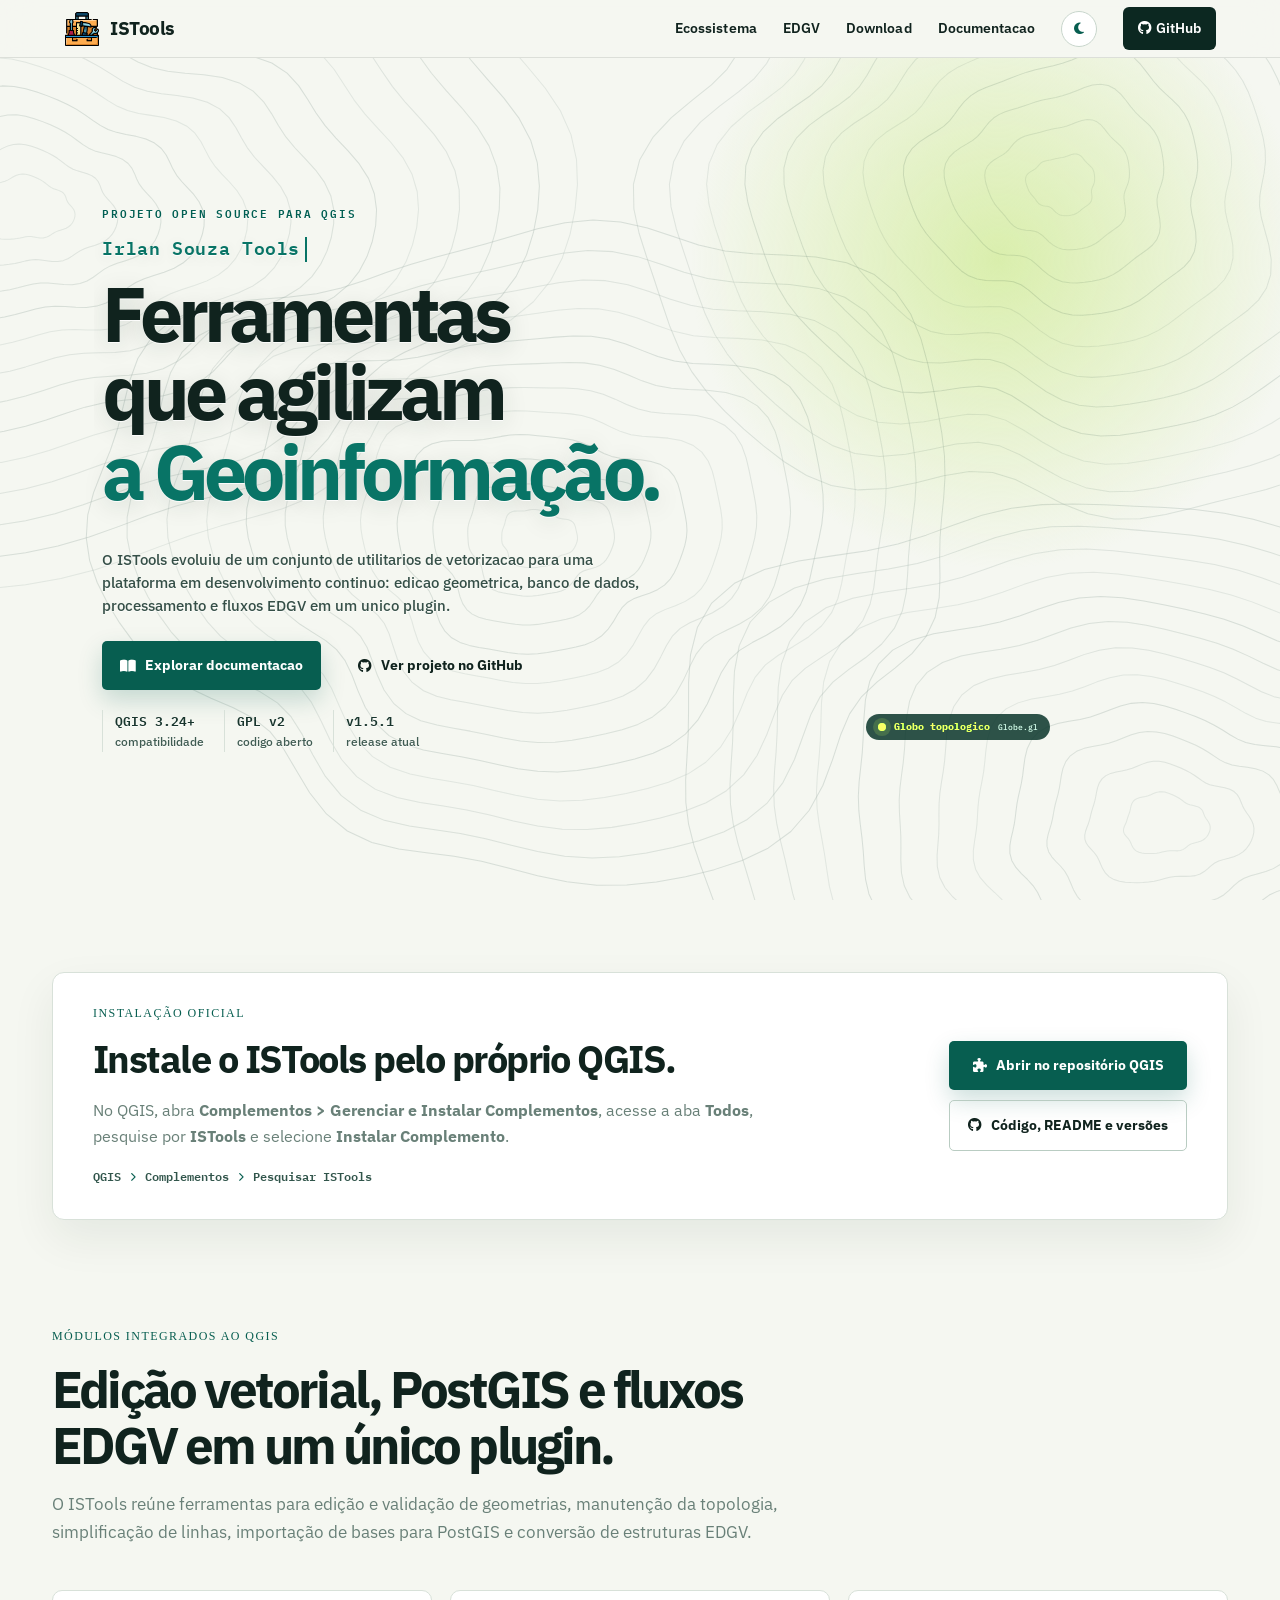
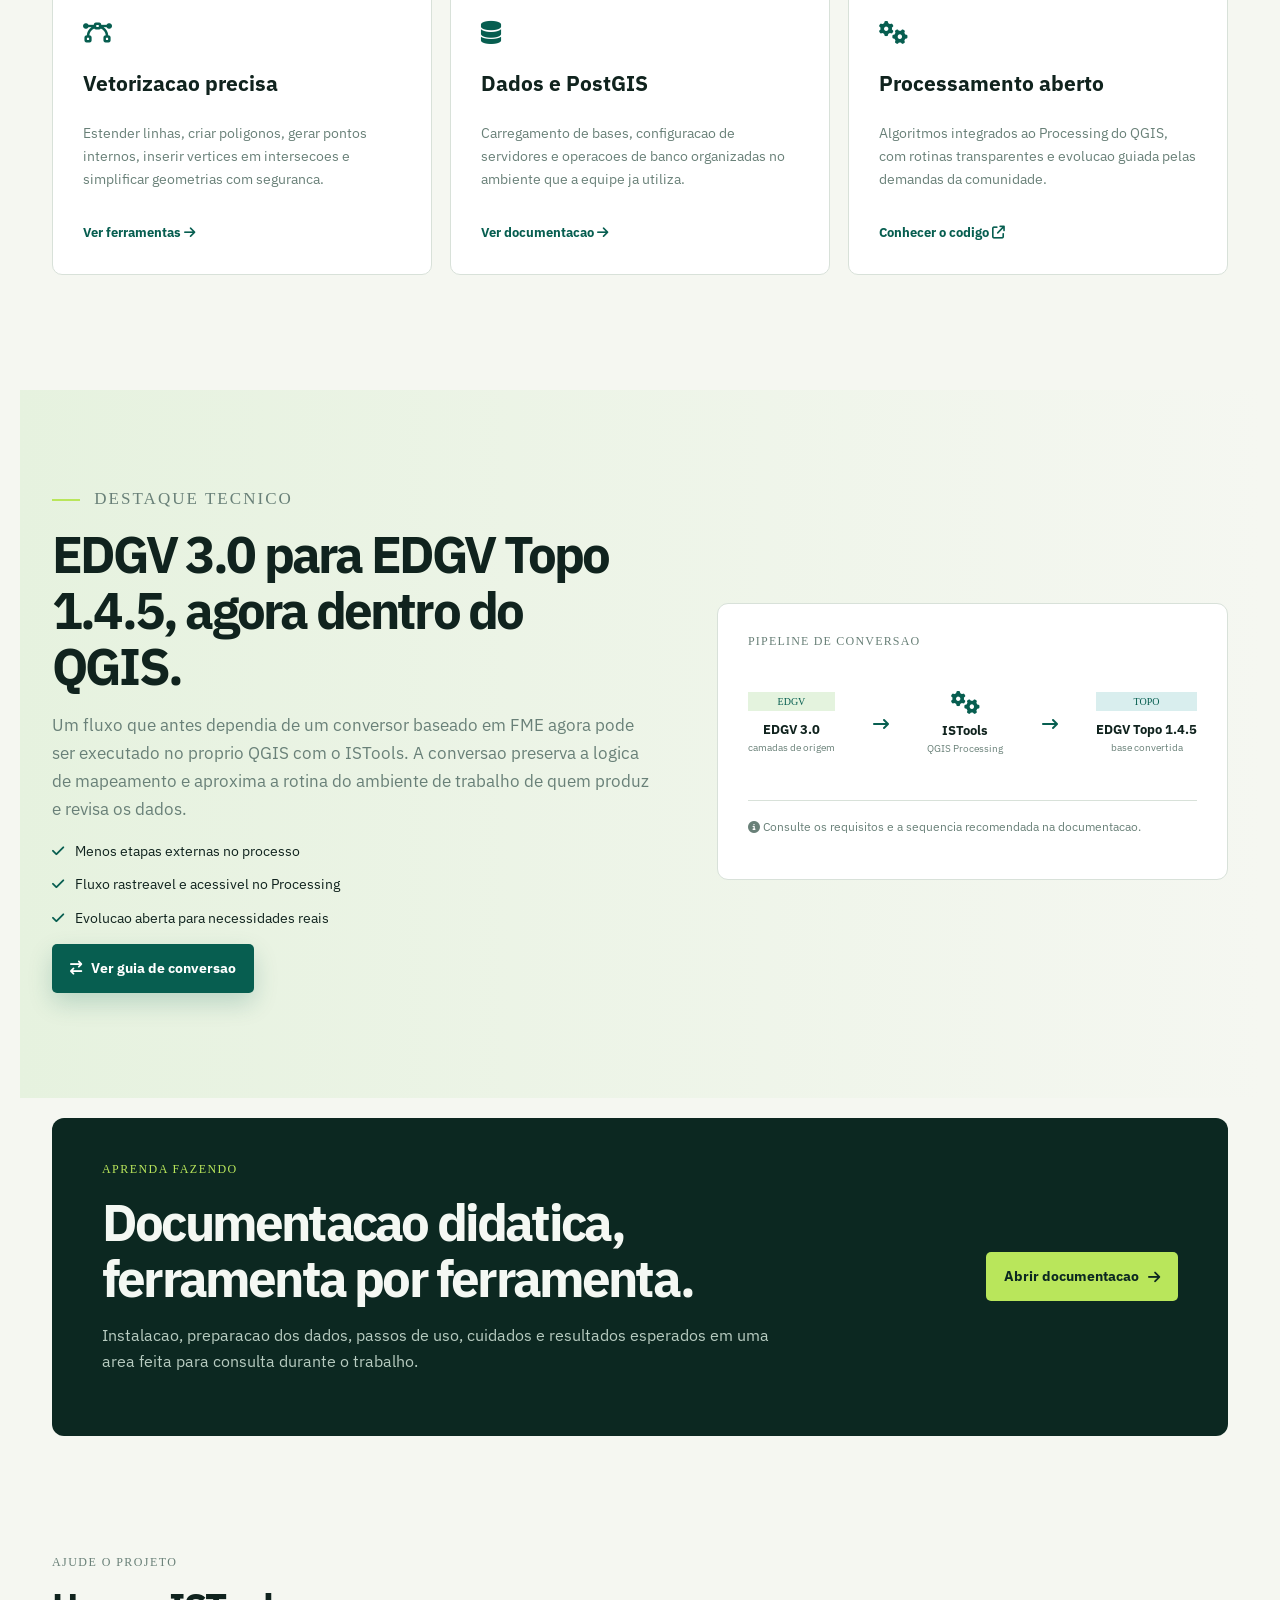
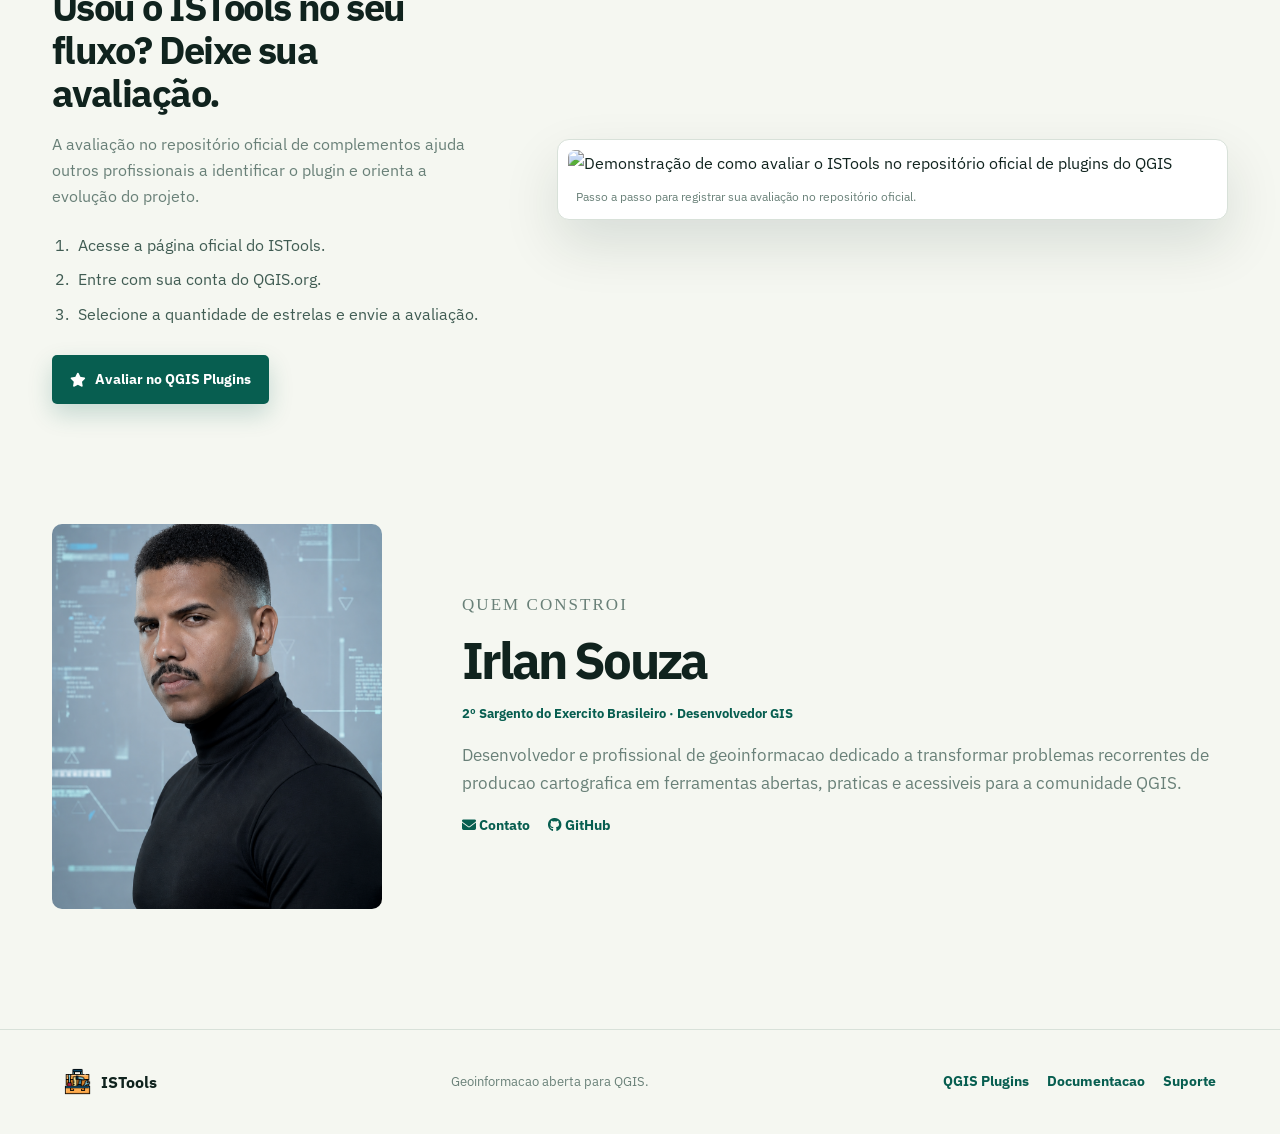
==== commit 1fcc2962: "Fix mobile topographic animation" ====
--- a/index.html
+++ b/index.html
@@ -24,7 +24,7 @@
   </header>
 
   <main>
-    <section id="inicio" class="hero section-grid"><div data-aifx="topo-lines" class="hero-topo" aria-hidden="true"></div>
+    <section id="inicio" class="hero section-grid"><canvas id="topo-canvas" class="hero-topo" aria-hidden="true"></canvas>
       <div class="hero-copy reveal">
         <p class="eyebrow">Projeto open source para QGIS</p>
         <h1 class="kinetic-title"><span class="type-line" data-text="Irlan Souza Tools"></span><strong class="headline-reveal"><span>Ferramentas que agilizam</span><em>a Geoinformação.</em></strong></h1>
@@ -64,7 +64,6 @@
     <section id="autor" class="author-section"><div class="author-photo reveal"><img class="author-light" src="assets/author-light.png" alt="Irlan Souza"><img class="author-dark" src="assets/author-dark.jpg" alt="Irlan Souza em composição para o modo escuro"></div><div class="author-copy reveal"><p class="eyebrow">Quem constroi</p><h2>Irlan Souza</h2><p class="rank">2&ordm; Sargento do Exercito Brasileiro &middot; Desenvolvedor GIS</p><p>Desenvolvedor e profissional de geoinformacao dedicado a transformar problemas recorrentes de producao cartografica em ferramentas abertas, praticas e acessiveis para a comunidade QGIS.</p><div class="author-links"><a href="mailto:irlansouza193@gmail.com"><i class="fa-solid fa-envelope"></i> Contato</a><a href="https://github.com/irlansouza93" target="_blank" rel="noreferrer"><i class="fa-brands fa-github"></i> GitHub</a></div></div></section>
   </main>
   <footer><a class="brand" href="#inicio"><img src="icon_istools.png" alt=""><span>ISTools</span></a><p>Geoinformacao aberta para QGIS.</p><div><a href="https://plugins.qgis.org/plugins/istools/" target="_blank" rel="noreferrer">QGIS Plugins</a><a href="docs/">Documentacao</a><a href="https://github.com/irlansouza93/istools/issues" target="_blank" rel="noreferrer">Suporte</a></div></footer>
-  <script src="https://cdn.aidesigner.ai/effects/runtime/v1.js" defer></script>
   <script src="https://cdn.jsdelivr.net/npm/globe.gl"></script>
   <script src="script.js"></script>
 </body>
--- a/hero.css
+++ b/hero.css
@@ -59,15 +59,8 @@
   width: 100%;
   height: 100%;
   pointer-events: none;
-  opacity: .42;
-  filter: hue-rotate(105deg) saturate(.72) brightness(.88);
-}
-
-.hero-topo > * {
-  position: absolute !important;
-  inset: 0 !important;
-  width: 100% !important;
-  height: 100% !important;
+  opacity: .48;
+  mix-blend-mode: multiply;
 }
 
 .hero > :not(.hero-topo) {
@@ -319,7 +312,7 @@
 .dark-mode .site-header { background: rgba(8, 28, 24, .94); }
 .dark-mode .site-header a, .dark-mode .brand { color: #ecf6ee; }
 .dark-mode .theme-toggle { color: #b9e65b; background: #14392f; border-color: #295a49; }
-.dark-mode .hero-topo { opacity: .24; }
+.dark-mode .hero-topo { opacity: .34; mix-blend-mode: screen; }
 .dark-mode .kinetic-title { color: #f2faf3; text-shadow: 0 3px 24px #000; }
 .dark-mode .kinetic-title .type-line,
 .dark-mode .kinetic-title .headline-reveal em { color: #b9e65b; }
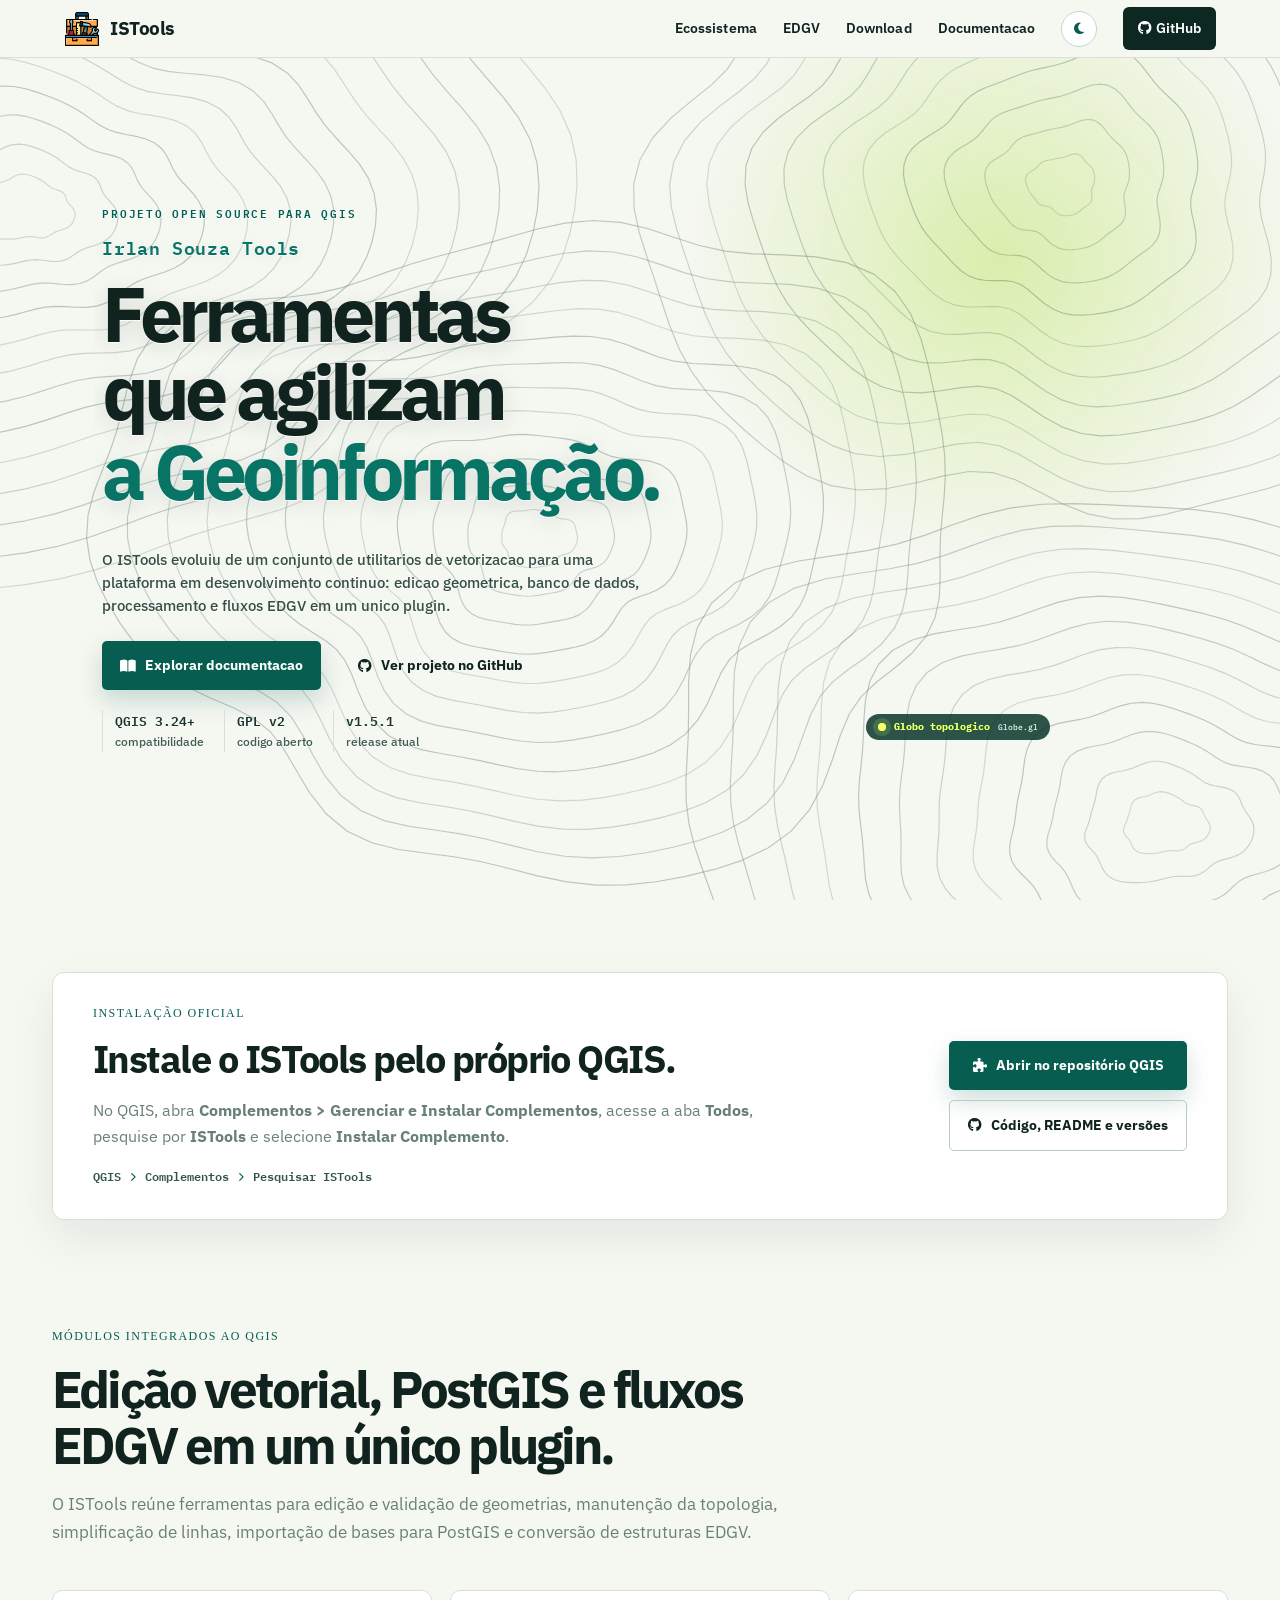
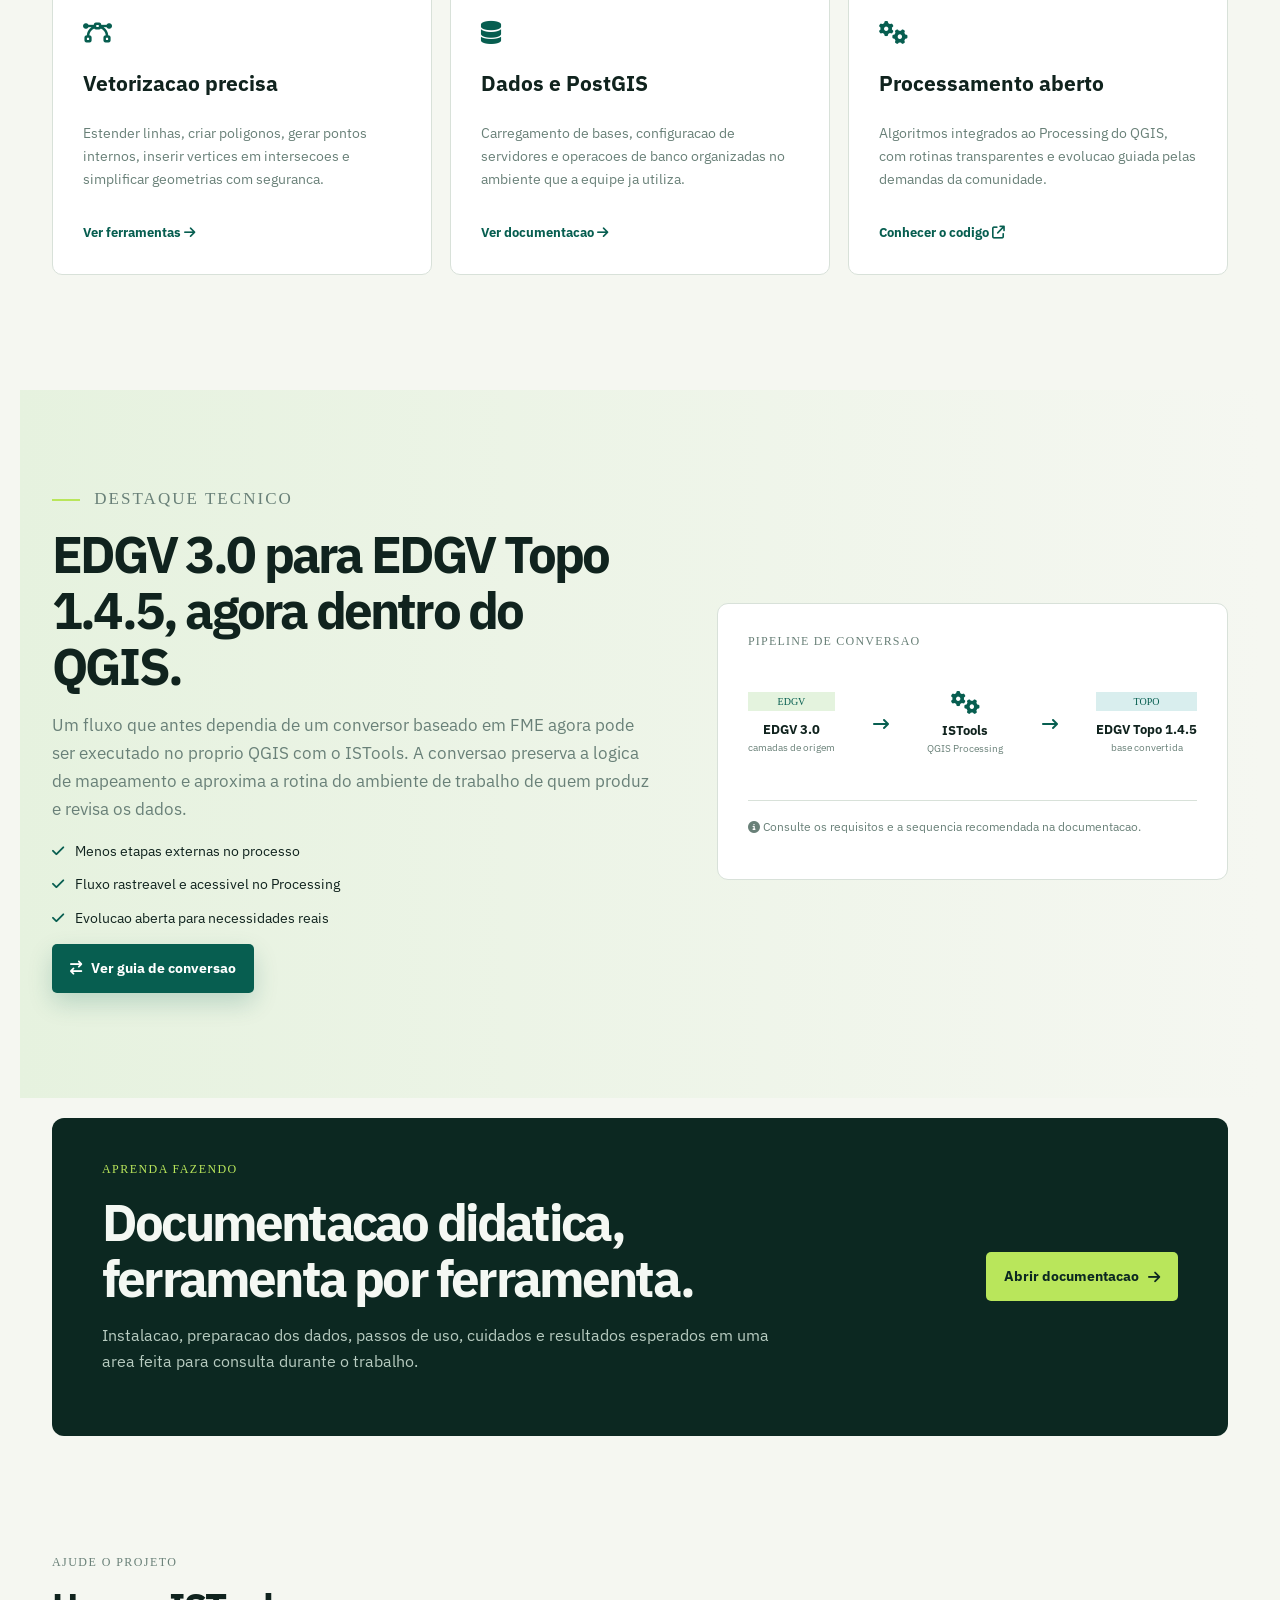
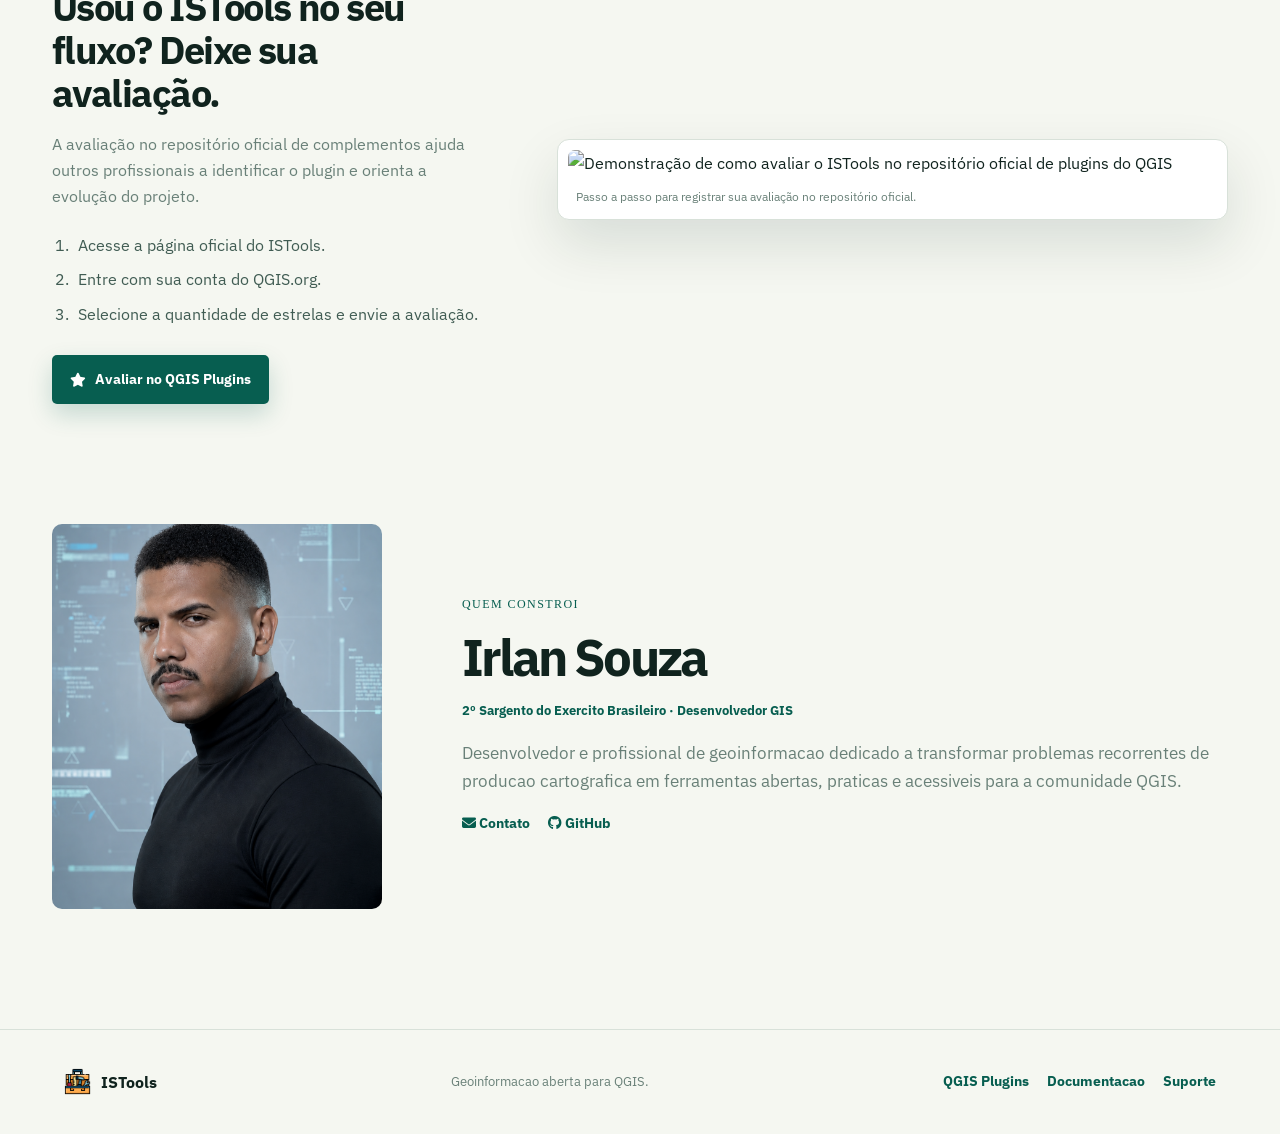
==== commit 457d7c6a: "Add interactive topography and compact mobile author" ====
--- a/index.html
+++ b/index.html
@@ -61,7 +61,7 @@
       <figure class="rating-demo reveal"><img src="assets/istools-como-avaliar.gif" alt="Demonstração de como avaliar o ISTools no repositório oficial de plugins do QGIS" loading="lazy"><figcaption>Passo a passo para registrar sua avaliação no repositório oficial.</figcaption></figure>
     </section>
 
-    <section id="autor" class="author-section"><div class="author-photo reveal"><img class="author-light" src="assets/author-light.png" alt="Irlan Souza"><img class="author-dark" src="assets/author-dark.jpg" alt="Irlan Souza em composição para o modo escuro"></div><div class="author-copy reveal"><p class="eyebrow">Quem constroi</p><h2>Irlan Souza</h2><p class="rank">2&ordm; Sargento do Exercito Brasileiro &middot; Desenvolvedor GIS</p><p>Desenvolvedor e profissional de geoinformacao dedicado a transformar problemas recorrentes de producao cartografica em ferramentas abertas, praticas e acessiveis para a comunidade QGIS.</p><div class="author-links"><a href="mailto:irlansouza193@gmail.com"><i class="fa-solid fa-envelope"></i> Contato</a><a href="https://github.com/irlansouza93" target="_blank" rel="noreferrer"><i class="fa-brands fa-github"></i> GitHub</a></div></div></section>
+    <section id="autor" class="author-section"><div class="author-photo author-photo-desktop reveal"><img class="author-light" src="assets/author-light.png" alt="Irlan Souza"><img class="author-dark" src="assets/author-dark.jpg" alt="Irlan Souza em composição para o modo escuro"></div><div class="author-copy reveal"><div class="author-heading"><div class="author-avatar"><img class="author-light" src="assets/author-light.png" alt="Irlan Souza"><img class="author-dark" src="assets/author-dark.jpg" alt="Irlan Souza em composição para o modo escuro"></div><div><p class="eyebrow">Quem constroi</p><h2>Irlan Souza</h2></div></div><p class="rank">2&ordm; Sargento do Exercito Brasileiro &middot; Desenvolvedor GIS</p><p>Desenvolvedor e profissional de geoinformacao dedicado a transformar problemas recorrentes de producao cartografica em ferramentas abertas, praticas e acessiveis para a comunidade QGIS.</p><div class="author-links"><a href="mailto:irlansouza193@gmail.com"><i class="fa-solid fa-envelope"></i> Contato</a><a href="https://github.com/irlansouza93" target="_blank" rel="noreferrer"><i class="fa-brands fa-github"></i> GitHub</a></div></div></section>
   </main>
   <footer><a class="brand" href="#inicio"><img src="icon_istools.png" alt=""><span>ISTools</span></a><p>Geoinformacao aberta para QGIS.</p><div><a href="https://plugins.qgis.org/plugins/istools/" target="_blank" rel="noreferrer">QGIS Plugins</a><a href="docs/">Documentacao</a><a href="https://github.com/irlansouza93/istools/issues" target="_blank" rel="noreferrer">Suporte</a></div></footer>
   <script src="https://cdn.jsdelivr.net/npm/globe.gl"></script>
--- a/hero.css
+++ b/hero.css
@@ -59,7 +59,7 @@
   width: 100%;
   height: 100%;
   pointer-events: none;
-  opacity: .48;
+  opacity: .7;
   mix-blend-mode: multiply;
 }
 
@@ -299,7 +299,9 @@
   font-size: 12px;
 }
 
-.author-photo .author-dark { display: none; }
+.author-avatar { display: none; }
+.author-photo .author-dark,
+.author-avatar .author-dark { display: none; }
 
 .dark-mode {
   --paper: #081c18;
@@ -312,7 +314,7 @@
 .dark-mode .site-header { background: rgba(8, 28, 24, .94); }
 .dark-mode .site-header a, .dark-mode .brand { color: #ecf6ee; }
 .dark-mode .theme-toggle { color: #b9e65b; background: #14392f; border-color: #295a49; }
-.dark-mode .hero-topo { opacity: .34; mix-blend-mode: screen; }
+.dark-mode .hero-topo { opacity: .46; mix-blend-mode: screen; }
 .dark-mode .kinetic-title { color: #f2faf3; text-shadow: 0 3px 24px #000; }
 .dark-mode .kinetic-title .type-line,
 .dark-mode .kinetic-title .headline-reveal em { color: #b9e65b; }
@@ -325,8 +327,10 @@
 .dark-mode .install-path,
 .dark-mode .rating-copy ol { color: #c7d9d0; }
 .dark-mode .button.repository { border-color: #376355; color: #edf7f0; }
-.dark-mode .author-photo .author-light { display: none; }
-.dark-mode .author-photo .author-dark { display: block; }
+.dark-mode .author-photo .author-light,
+.dark-mode .author-avatar .author-light { display: none; }
+.dark-mode .author-photo .author-dark,
+.dark-mode .author-avatar .author-dark { display: block; }
 
 @keyframes headlineClip {
   from { opacity: 0; clip-path: inset(-.24em 100% -.28em -.1em); transform: translateX(-18px); }
@@ -385,6 +389,36 @@
     grid-template-columns: 1fr;
     gap: 34px;
   }
+  .author-section {
+    display: block;
+    padding-bottom: 75px;
+  }
+  .author-photo-desktop { display: none; }
+  .author-heading {
+    display: flex;
+    align-items: center;
+    gap: 15px;
+    margin-bottom: 13px;
+  }
+  .author-avatar {
+    display: block;
+    width: 72px;
+    height: 72px;
+    flex: 0 0 72px;
+    overflow: hidden;
+    border: 2px solid rgba(7, 94, 80, .25);
+    border-radius: 50%;
+    background: #c6d6ce;
+    box-shadow: 0 9px 24px rgba(12, 40, 33, .14);
+  }
+  .author-avatar img {
+    width: 100%;
+    height: 100%;
+    object-fit: cover;
+    object-position: center 20%;
+  }
+  .author-heading .eyebrow { margin-bottom: 7px; }
+  .author-heading h2 { margin: 0; font-size: clamp(29px, 9vw, 38px); }
 }
 
 @media (prefers-reduced-motion: reduce) {
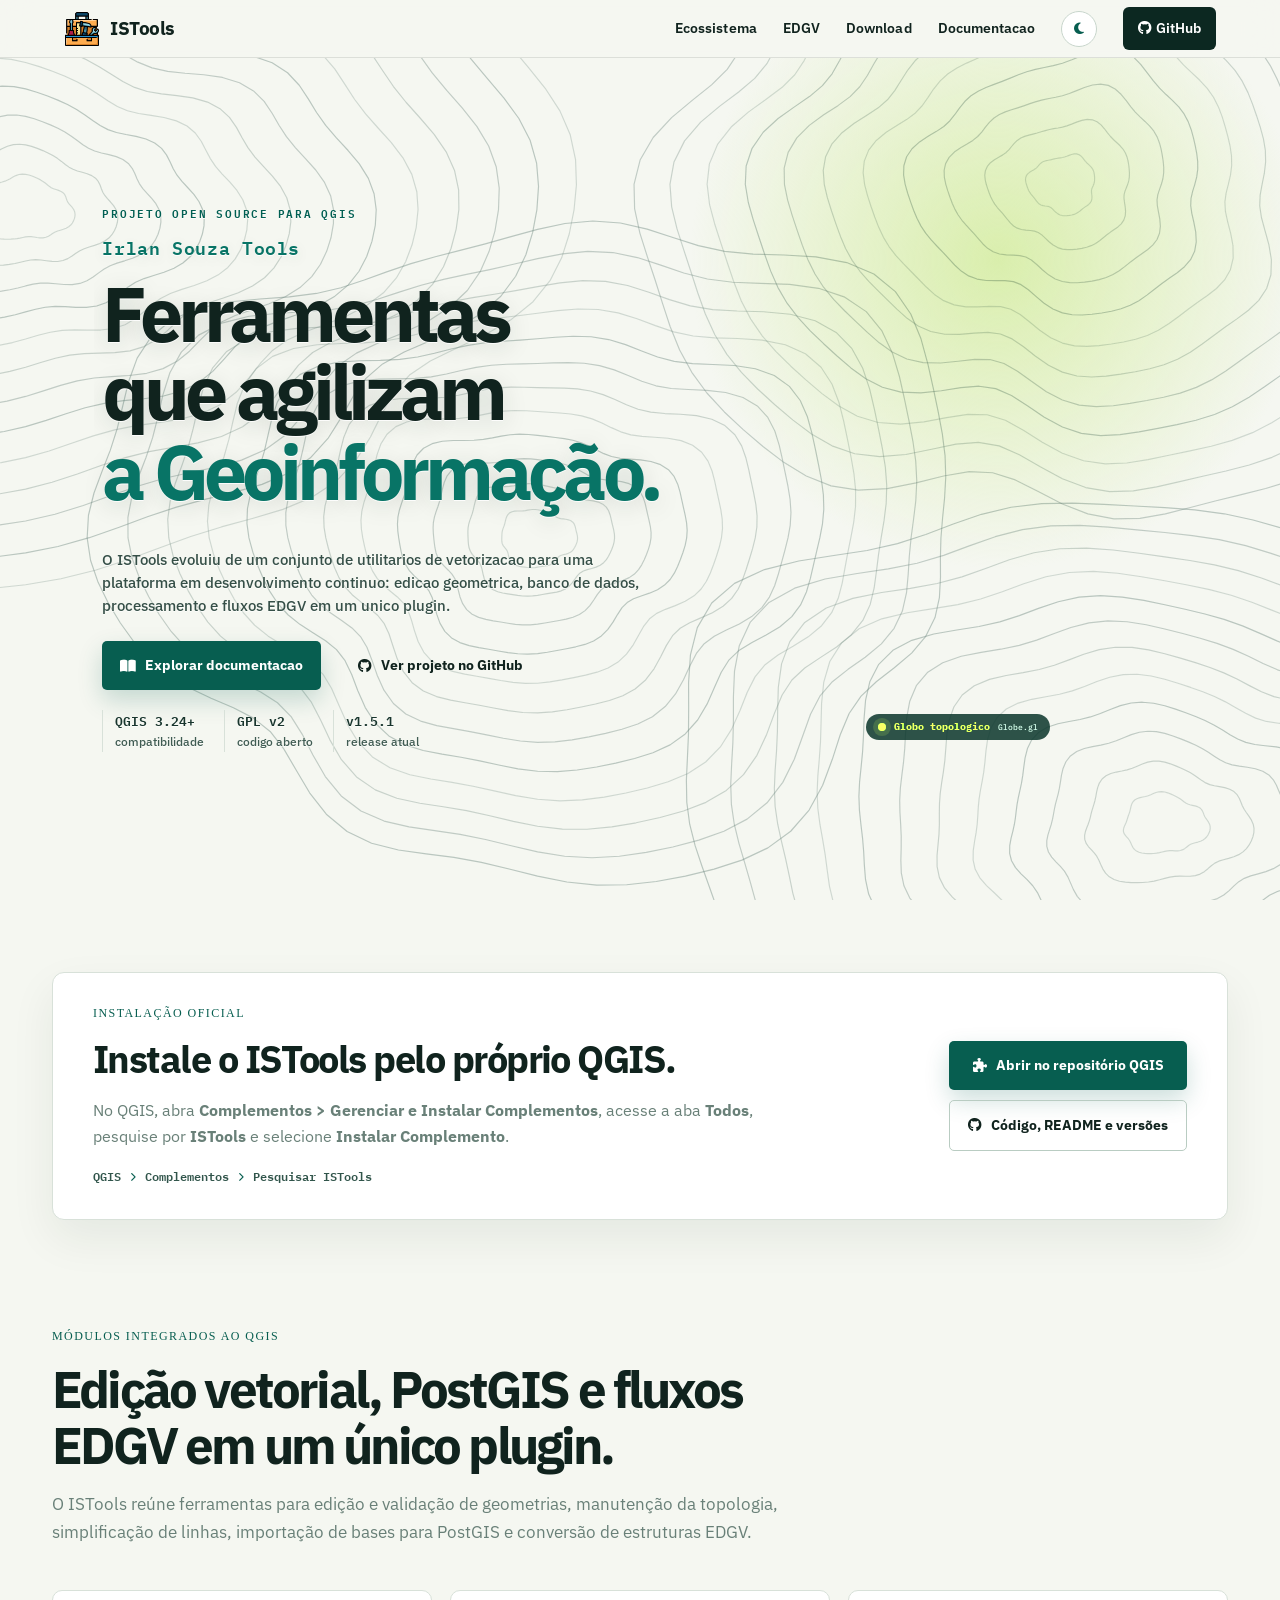
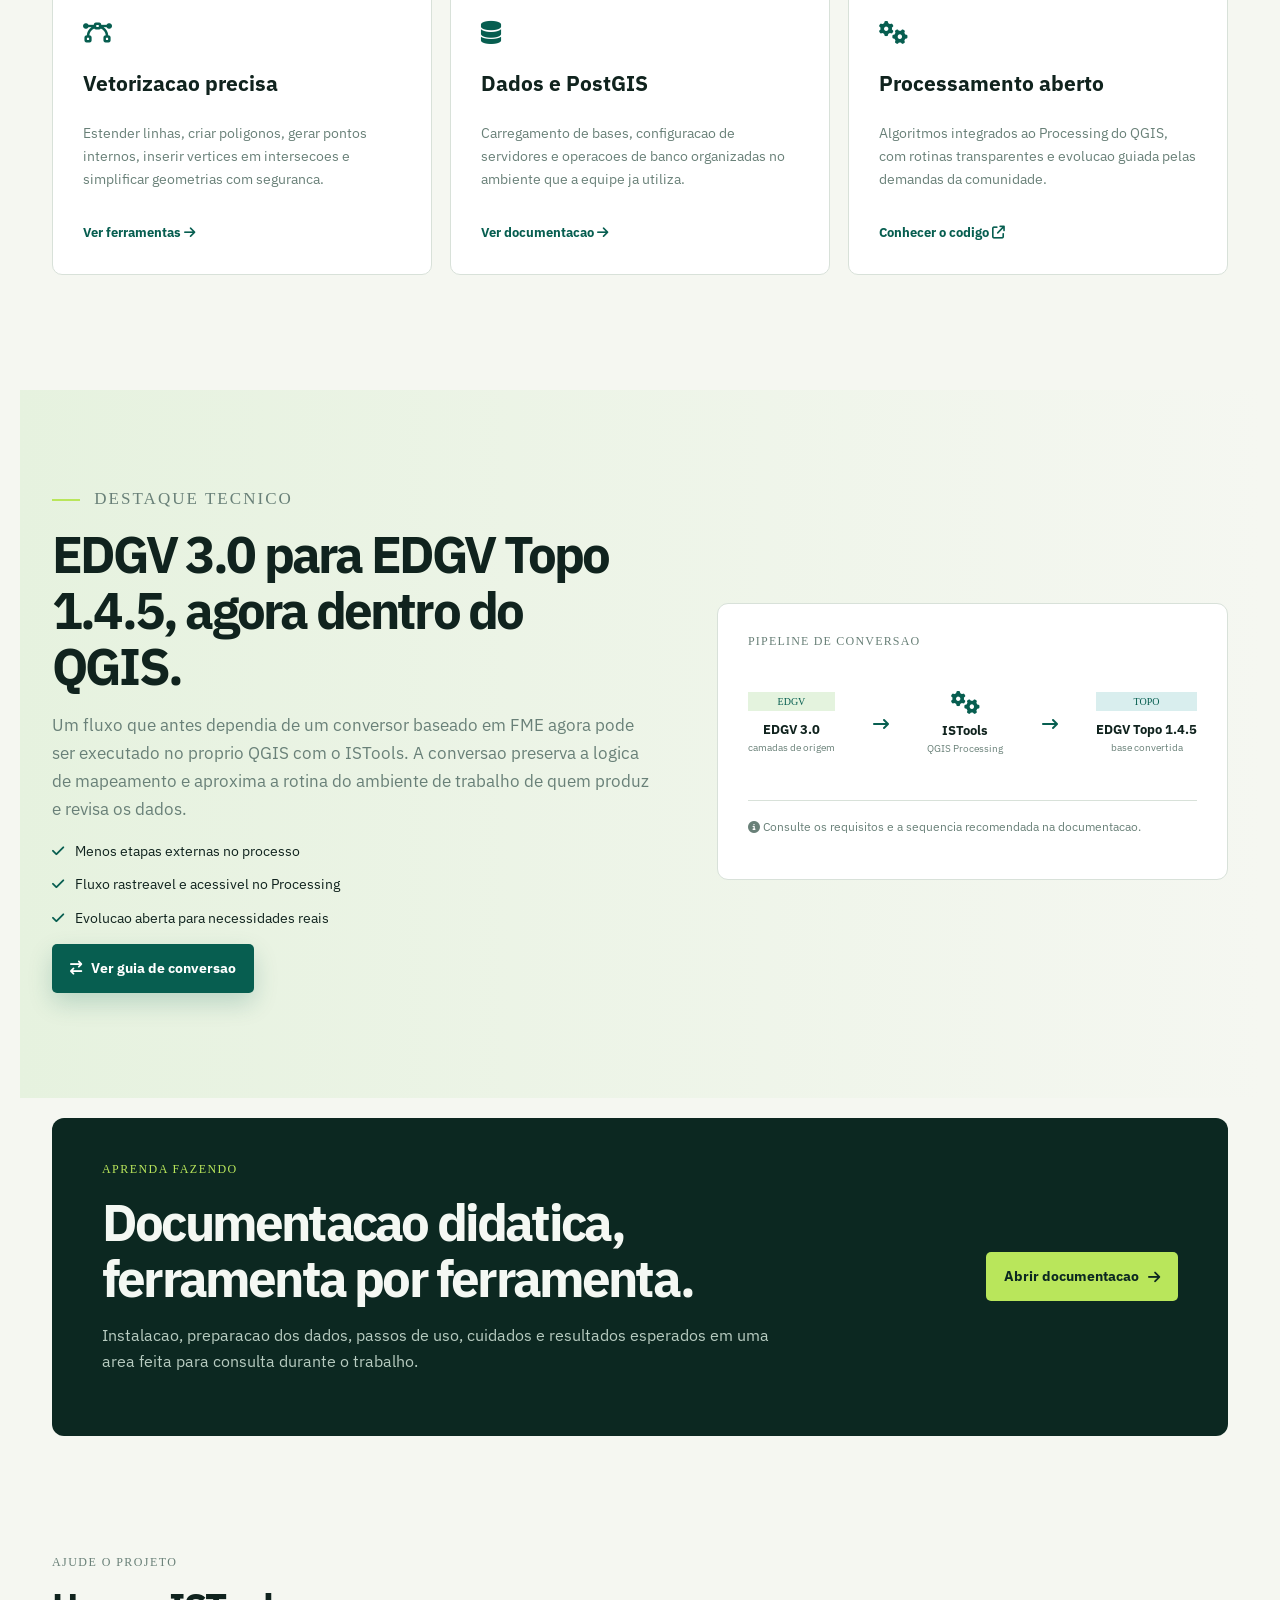
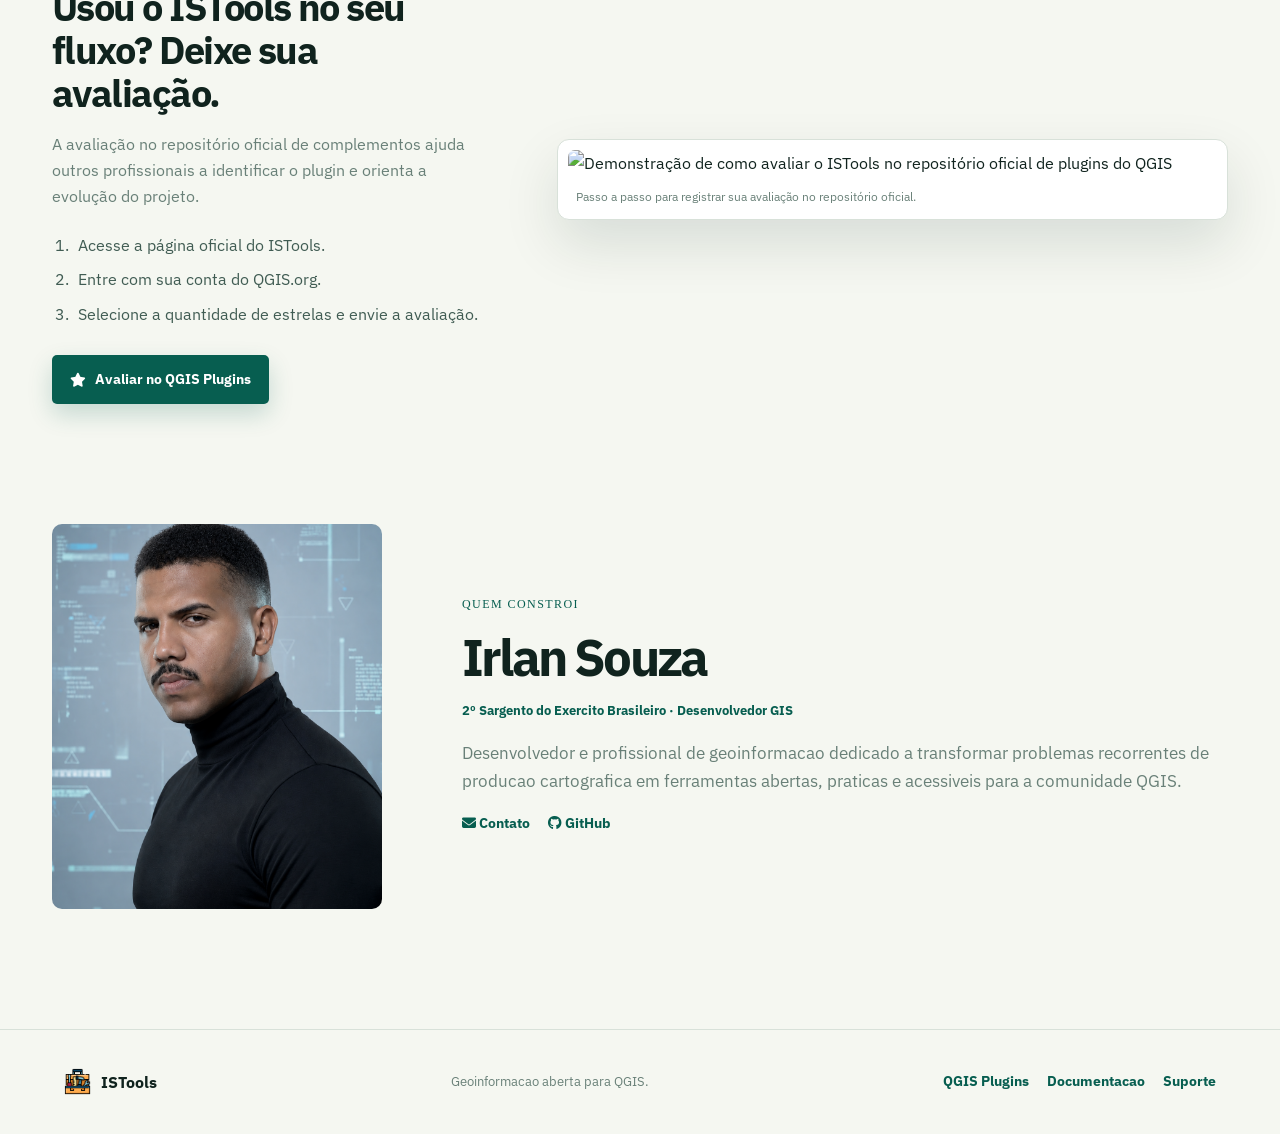
==== commit dccbedc1: "Improve social link preview" ====
--- a/index.html
+++ b/index.html
@@ -3,7 +3,23 @@
 <head>
   <meta charset="utf-8">
   <meta name="viewport" content="width=device-width, initial-scale=1">
-  <meta name="description" content="ISTools: ferramentas abertas de geoinformacao, automacao e documentacao para QGIS.">
+  <meta name="description" content="ISTools: edição vetorial, topologia, PostGIS, geoprocessamento e fluxos EDGV integrados ao QGIS.">
+  <meta property="og:type" content="website">
+  <meta property="og:locale" content="pt_BR">
+  <meta property="og:site_name" content="ISTools">
+  <meta property="og:title" content="ISTools | Geoinformação aberta para QGIS">
+  <meta property="og:description" content="Edição vetorial, topologia, PostGIS, geoprocessamento e fluxos EDGV integrados ao QGIS.">
+  <meta property="og:url" content="https://irlansouza93.github.io/istools-website/">
+  <meta property="og:image" content="https://irlansouza93.github.io/istools-website/assets/og-preview.png">
+  <meta property="og:image:secure_url" content="https://irlansouza93.github.io/istools-website/assets/og-preview.png">
+  <meta property="og:image:type" content="image/png">
+  <meta property="og:image:width" content="1200">
+  <meta property="og:image:height" content="630">
+  <meta property="og:image:alt" content="ISTools: ferramentas abertas de geoinformação para QGIS">
+  <meta name="twitter:card" content="summary_large_image">
+  <meta name="twitter:title" content="ISTools | Geoinformação aberta para QGIS">
+  <meta name="twitter:description" content="Edição vetorial, topologia, PostGIS, geoprocessamento e fluxos EDGV integrados ao QGIS.">
+  <meta name="twitter:image" content="https://irlansouza93.github.io/istools-website/assets/og-preview.png">
   <title>ISTools | Geoinformacao aberta para QGIS</title>
   <link rel="icon" type="image/png" href="icon_istools.png">
   <link rel="preconnect" href="https://fonts.googleapis.com">
--- a/hero.css
+++ b/hero.css
@@ -367,6 +367,7 @@
 
 @media (max-width: 800px) {
   :root { --header-height: 54px; }
+  .hero-topo { opacity: .55; }
   .main-nav { top: var(--header-height); }
   .hero.section-grid {
     height: auto;
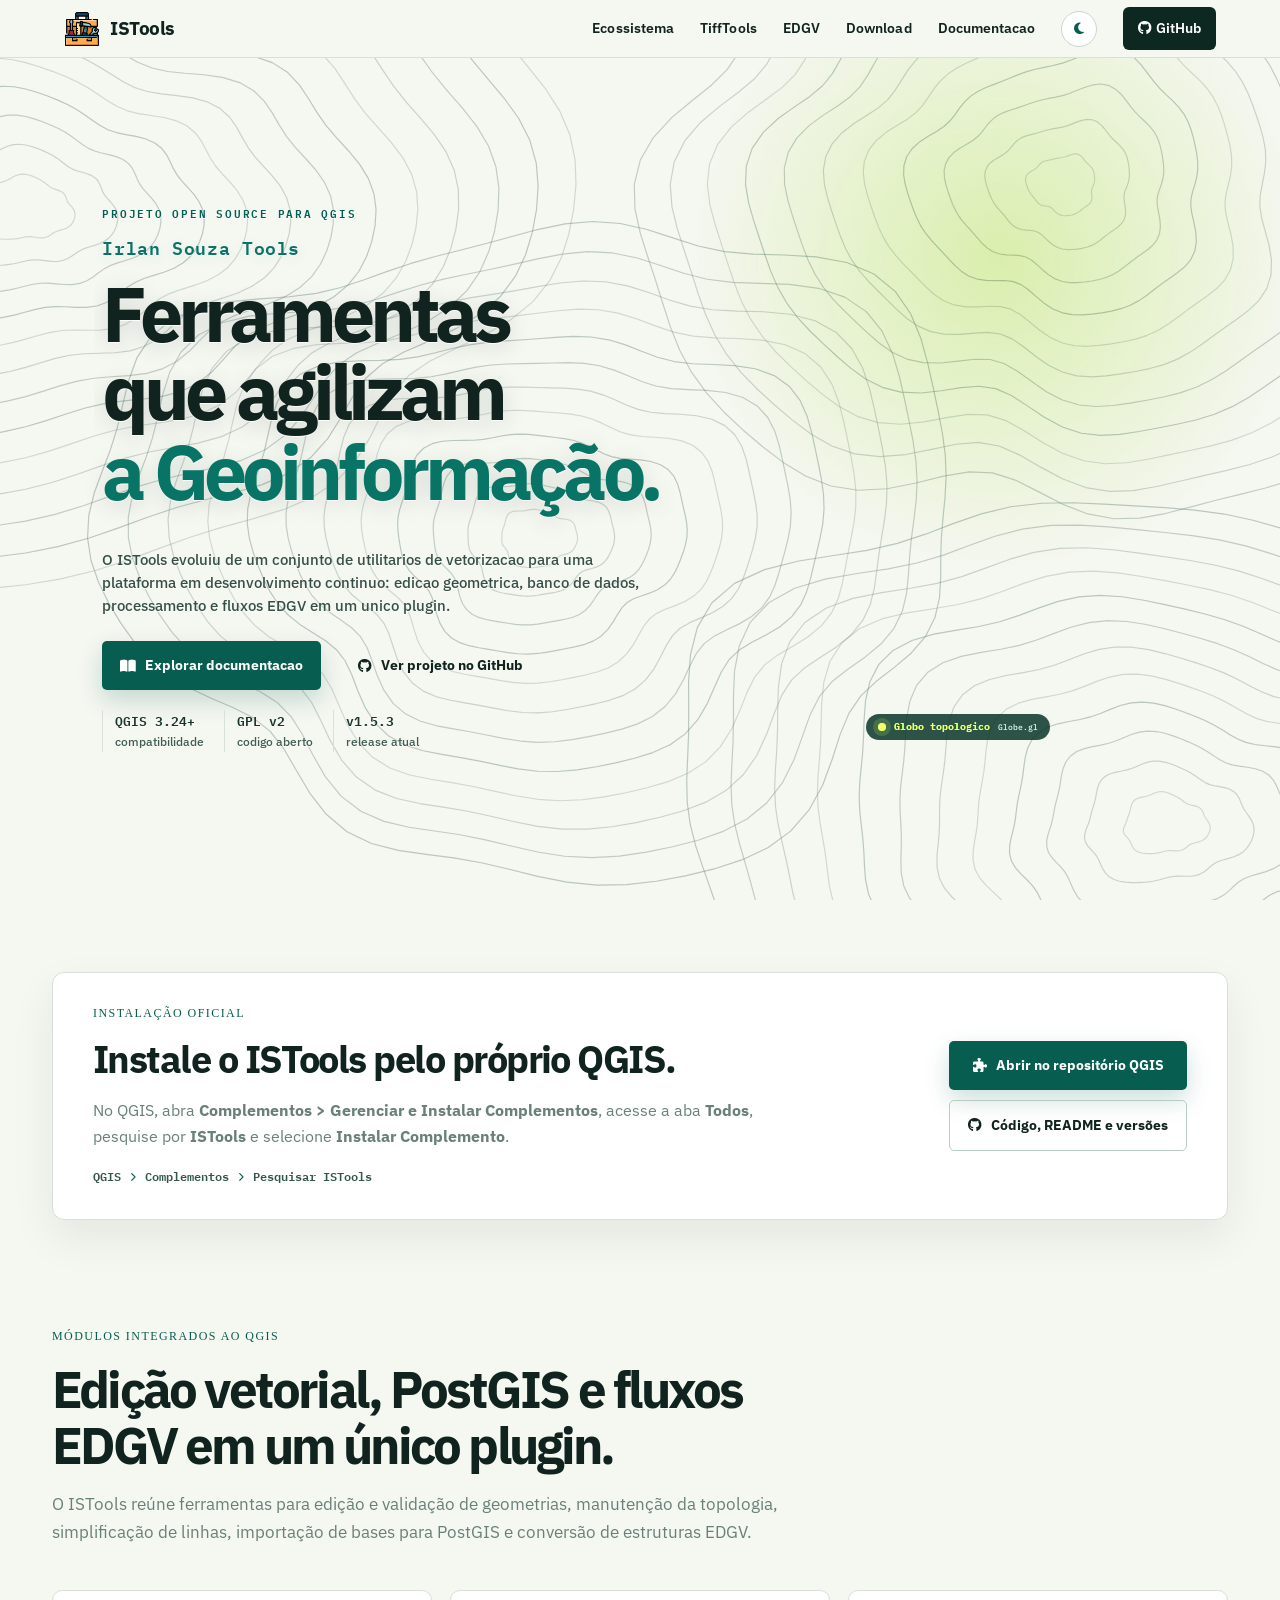
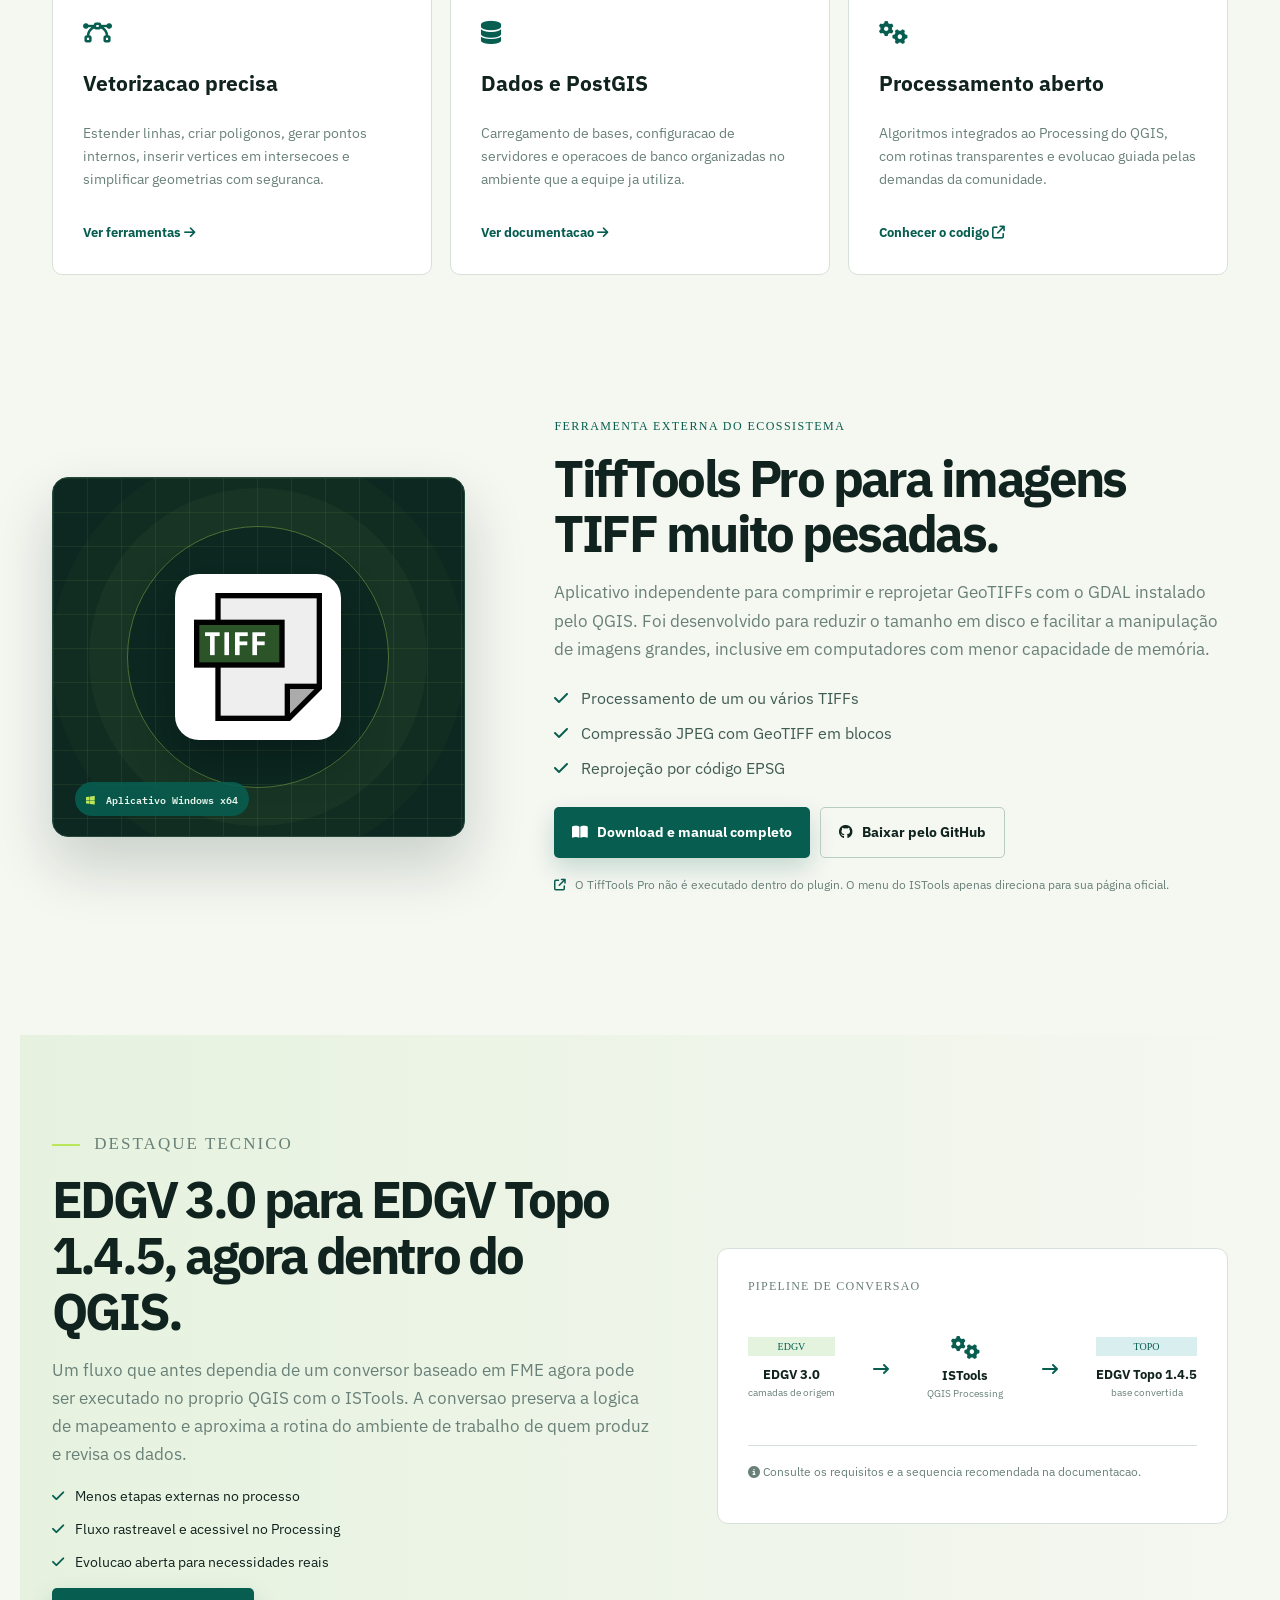
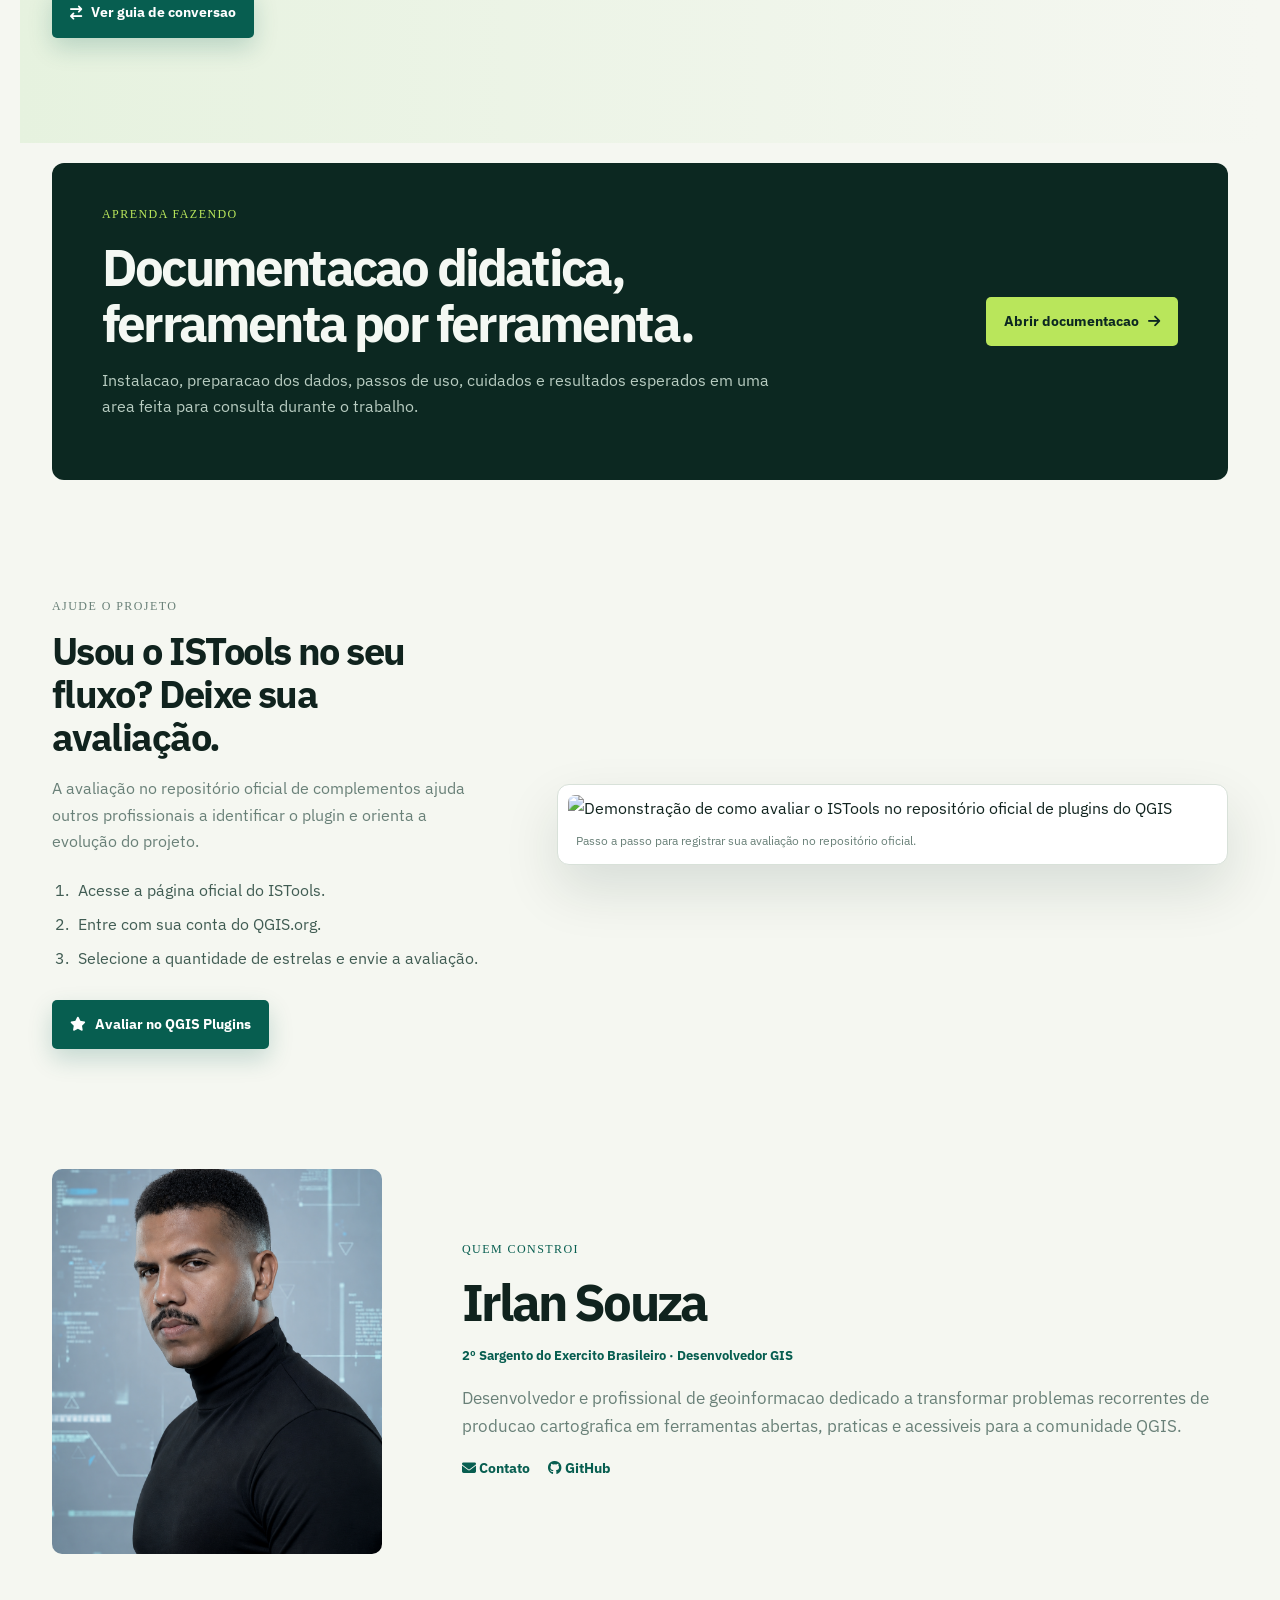
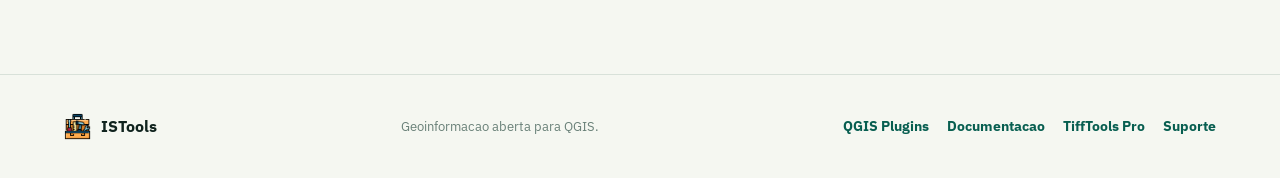
==== commit ba6d3540: "Add TiffTools Pro download and user guide" ====
--- a/index.html
+++ b/index.html
@@ -34,7 +34,7 @@
     <a class="brand" href="#inicio"><img src="icon_istools.png" alt="ISTools"><span>ISTools</span></a>
     <button class="menu-button" aria-label="Abrir menu" aria-expanded="false"><i class="fa-solid fa-bars"></i></button>
     <nav class="main-nav" aria-label="Navegacao principal">
-      <a href="#ecossistema">Ecossistema</a><a href="#edgv">EDGV</a><a href="#download">Download</a><a href="docs/index.html">Documentacao</a>
+      <a href="#ecossistema">Ecossistema</a><a href="#tifftools">TiffTools</a><a href="#edgv">EDGV</a><a href="#download">Download</a><a href="docs/index.html">Documentacao</a>
       <button class="theme-toggle" aria-label="Alternar modo escuro"><i class="fa-solid fa-moon"></i></button><a class="nav-github" href="https://github.com/irlansouza93/istools" target="_blank" rel="noreferrer"><i class="fa-brands fa-github"></i> GitHub</a>
     </nav>
   </header>
@@ -46,7 +46,7 @@
         <h1 class="kinetic-title"><span class="type-line" data-text="Irlan Souza Tools"></span><strong class="headline-reveal"><span>Ferramentas que agilizam</span><em>a Geoinformação.</em></strong></h1>
         <p class="lead">O ISTools evoluiu de um conjunto de utilitarios de vetorizacao para uma plataforma em desenvolvimento continuo: edicao geometrica, banco de dados, processamento e fluxos EDGV em um unico plugin.</p>
         <div class="hero-actions"><a class="button primary" href="docs/index.html"><i class="fa-solid fa-book-open"></i> Explorar documentacao</a><a class="button quiet" href="https://github.com/irlansouza93/istools" target="_blank" rel="noreferrer"><i class="fa-brands fa-github"></i> Ver projeto no GitHub</a></div>
-        <div class="hero-meta"><span><b>QGIS 3.24+</b> compatibilidade</span><span><b>GPL v2</b> codigo aberto</span><span><b>v1.5.1</b> release atual</span></div>
+        <div class="hero-meta"><span><b>QGIS 3.24+</b> compatibilidade</span><span><b>GPL v2</b> codigo aberto</span><span><b>v1.5.3</b> release atual</span></div>
       </div>
       <div class="earth-shell reveal" aria-label="Globo 3D interativo"><div id="geo-globe"></div><div class="globe-caption"><span class="live-dot"></span><b>Globo topologico</b><small>Globe.gl</small></div></div>
     </section>
@@ -65,6 +65,21 @@
       </div>
     </section>
 
+    <section id="tifftools" class="external-tool-section">
+      <div class="external-tool-art reveal">
+        <div class="external-tool-icon"><img src="assets/tifftools.png" alt="Ícone do TiffTools Pro"></div>
+        <span class="external-badge"><i class="fa-brands fa-windows"></i> Aplicativo Windows x64</span>
+      </div>
+      <div class="external-tool-copy reveal">
+        <p class="eyebrow">Ferramenta externa do ecossistema</p>
+        <h2>TiffTools Pro para imagens TIFF muito pesadas.</h2>
+        <p>Aplicativo independente para comprimir e reprojetar GeoTIFFs com o GDAL instalado pelo QGIS. Foi desenvolvido para reduzir o tamanho em disco e facilitar a manipulação de imagens grandes, inclusive em computadores com menor capacidade de memória.</p>
+        <ul><li><i class="fa-solid fa-check"></i> Processamento de um ou vários TIFFs</li><li><i class="fa-solid fa-check"></i> Compressão JPEG com GeoTIFF em blocos</li><li><i class="fa-solid fa-check"></i> Reprojeção por código EPSG</li></ul>
+        <div class="external-actions"><a class="button primary" href="tifftools/"><i class="fa-solid fa-book-open"></i> Download e manual completo</a><a class="button repository" href="https://github.com/irlansouza93/istools-website/blob/main/downloads/TiffToolsPro.exe" target="_blank" rel="noreferrer"><i class="fa-brands fa-github"></i> Baixar pelo GitHub</a></div>
+        <p class="external-note"><i class="fa-solid fa-arrow-up-right-from-square"></i> O TiffTools Pro não é executado dentro do plugin. O menu do ISTools apenas direciona para sua página oficial.</p>
+      </div>
+    </section>
+
     <section id="edgv" class="edgv-section">
       <div class="edgv-copy reveal"><p class="eyebrow"><span></span> Destaque tecnico</p><h2>EDGV 3.0 para EDGV Topo 1.4.5, agora dentro do QGIS.</h2><p>Um fluxo que antes dependia de um conversor baseado em FME agora pode ser executado no proprio QGIS com o ISTools. A conversao preserva a logica de mapeamento e aproxima a rotina do ambiente de trabalho de quem produz e revisa os dados.</p><ul><li><i class="fa-solid fa-check"></i> Menos etapas externas no processo</li><li><i class="fa-solid fa-check"></i> Fluxo rastreavel e acessivel no Processing</li><li><i class="fa-solid fa-check"></i> Evolucao aberta para necessidades reais</li></ul><a class="button primary" href="docs/index.html#edgv"><i class="fa-solid fa-arrow-right-arrow-left"></i> Ver guia de conversao</a></div>
       <div class="conversion-card reveal"><div class="conversion-title">Pipeline de conversao</div><div class="conversion-flow"><div><span class="schema-chip">EDGV</span><b>EDGV 3.0</b><small>camadas de origem</small></div><i class="fa-solid fa-arrow-right-long"></i><div class="process-node"><i class="fa-solid fa-gears"></i><b>ISTools</b><small>QGIS Processing</small></div><i class="fa-solid fa-arrow-right-long"></i><div><span class="schema-chip topo">TOPO</span><b>EDGV Topo 1.4.5</b><small>base convertida</small></div></div><p><i class="fa-solid fa-circle-info"></i> Consulte os requisitos e a sequencia recomendada na documentacao.</p></div>
@@ -79,7 +94,7 @@
 
     <section id="autor" class="author-section"><div class="author-photo author-photo-desktop reveal"><img class="author-light" src="assets/author-light.png" alt="Irlan Souza"><img class="author-dark" src="assets/author-dark.jpg" alt="Irlan Souza em composição para o modo escuro"></div><div class="author-copy reveal"><div class="author-heading"><div class="author-avatar"><img class="author-light" src="assets/author-light.png" alt="Irlan Souza"><img class="author-dark" src="assets/author-dark.jpg" alt="Irlan Souza em composição para o modo escuro"></div><div><p class="eyebrow">Quem constroi</p><h2>Irlan Souza</h2></div></div><p class="rank">2&ordm; Sargento do Exercito Brasileiro &middot; Desenvolvedor GIS</p><p>Desenvolvedor e profissional de geoinformacao dedicado a transformar problemas recorrentes de producao cartografica em ferramentas abertas, praticas e acessiveis para a comunidade QGIS.</p><div class="author-links"><a href="mailto:irlansouza193@gmail.com"><i class="fa-solid fa-envelope"></i> Contato</a><a href="https://github.com/irlansouza93" target="_blank" rel="noreferrer"><i class="fa-brands fa-github"></i> GitHub</a></div></div></section>
   </main>
-  <footer><a class="brand" href="#inicio"><img src="icon_istools.png" alt=""><span>ISTools</span></a><p>Geoinformacao aberta para QGIS.</p><div><a href="https://plugins.qgis.org/plugins/istools/" target="_blank" rel="noreferrer">QGIS Plugins</a><a href="docs/">Documentacao</a><a href="https://github.com/irlansouza93/istools/issues" target="_blank" rel="noreferrer">Suporte</a></div></footer>
+  <footer><a class="brand" href="#inicio"><img src="icon_istools.png" alt=""><span>ISTools</span></a><p>Geoinformacao aberta para QGIS.</p><div><a href="https://plugins.qgis.org/plugins/istools/" target="_blank" rel="noreferrer">QGIS Plugins</a><a href="docs/">Documentacao</a><a href="tifftools/">TiffTools Pro</a><a href="https://github.com/irlansouza93/istools/issues" target="_blank" rel="noreferrer">Suporte</a></div></footer>
   <script src="https://cdn.jsdelivr.net/npm/globe.gl"></script>
   <script src="script.js"></script>
 </body>
--- a/hero.css
+++ b/hero.css
@@ -257,6 +257,44 @@
   color: var(--ink);
   background: transparent;
 }
+
+.external-tool-section {
+  max-width: 1240px;
+  margin: 0 auto 110px;
+  padding: 30px 32px;
+  display: grid;
+  grid-template-columns: minmax(280px, .76fr) minmax(0, 1.24fr);
+  gap: clamp(45px, 7vw, 90px);
+  align-items: center;
+}
+
+.external-tool-art {
+  min-height: 360px;
+  position: relative;
+  display: grid;
+  place-items: center;
+  overflow: hidden;
+  border: 1px solid #24483c;
+  border-radius: 16px;
+  background: #0c2821;
+  background-image: linear-gradient(rgba(185,230,91,.08) 1px,transparent 1px),linear-gradient(90deg,rgba(185,230,91,.08) 1px,transparent 1px);
+  background-size: 34px 34px;
+  box-shadow: 0 28px 60px rgba(12,40,33,.19);
+}
+
+.external-tool-art::after { content:""; position:absolute; width:260px; height:260px; border:1px solid rgba(185,230,91,.38); border-radius:50%; box-shadow:0 0 0 38px rgba(185,230,91,.04),0 0 0 76px rgba(185,230,91,.025); }
+.external-tool-icon { width: 166px; height: 166px; z-index:1; display:grid; place-items:center; border-radius:24px; background:#fff; box-shadow:0 18px 45px rgba(0,0,0,.28); }
+.external-tool-icon img { width: 128px; height: 128px; object-fit:contain; }
+.external-badge { position:absolute; left:22px; bottom:20px; z-index:1; padding:8px 11px; border-radius:20px; color:#e8f5ec; background:rgba(7,94,80,.88); font:600 10px "IBM Plex Mono",monospace; }
+.external-badge i { margin-right:5px; color:var(--lime); }
+.external-tool-copy h2 { margin:0 0 16px; font-size:clamp(34px,4vw,52px); line-height:1.08; letter-spacing:-.05em; }
+.external-tool-copy > p:not(.eyebrow):not(.external-note) { color:var(--muted); font-size:17px; }
+.external-tool-copy ul { margin:22px 0; padding:0; list-style:none; color:#405c53; }
+.external-tool-copy li { margin:9px 0; }
+.external-tool-copy li i { margin-right:9px; color:var(--teal); }
+.external-actions { display:flex; flex-wrap:wrap; gap:10px; margin-top:25px; }
+.external-note { margin:17px 0 0; color:var(--muted); font-size:12px; }
+.external-note i { margin-right:6px; color:var(--teal); }
 
 .rating-section {
   max-width: 1240px;
@@ -327,6 +365,7 @@
 .dark-mode .install-path,
 .dark-mode .rating-copy ol { color: #c7d9d0; }
 .dark-mode .button.repository { border-color: #376355; color: #edf7f0; }
+.dark-mode .external-tool-copy ul { color:#c7d9d0; }
 .dark-mode .author-photo .author-light,
 .dark-mode .author-avatar .author-light { display: none; }
 .dark-mode .author-photo .author-dark,
@@ -390,6 +429,8 @@
     grid-template-columns: 1fr;
     gap: 34px;
   }
+  .external-tool-section { padding:15px 21px 80px; grid-template-columns:1fr; gap:38px; }
+  .external-tool-art { width:min(100%,520px); justify-self:center; }
   .author-section {
     display: block;
     padding-bottom: 75px;
@@ -422,6 +463,13 @@
   .author-heading h2 { margin: 0; font-size: clamp(29px, 9vw, 38px); }
 }
 
+@media (max-width: 480px) {
+  .external-tool-section { margin-bottom:35px; }
+  .external-tool-art { min-height:300px; }
+  .external-actions { display:block; }
+  .external-actions .button { width:100%; justify-content:center; margin-bottom:9px; }
+}
+
 @media (prefers-reduced-motion: reduce) {
   .kinetic-title .headline-reveal span,
   .kinetic-title .headline-reveal em,
